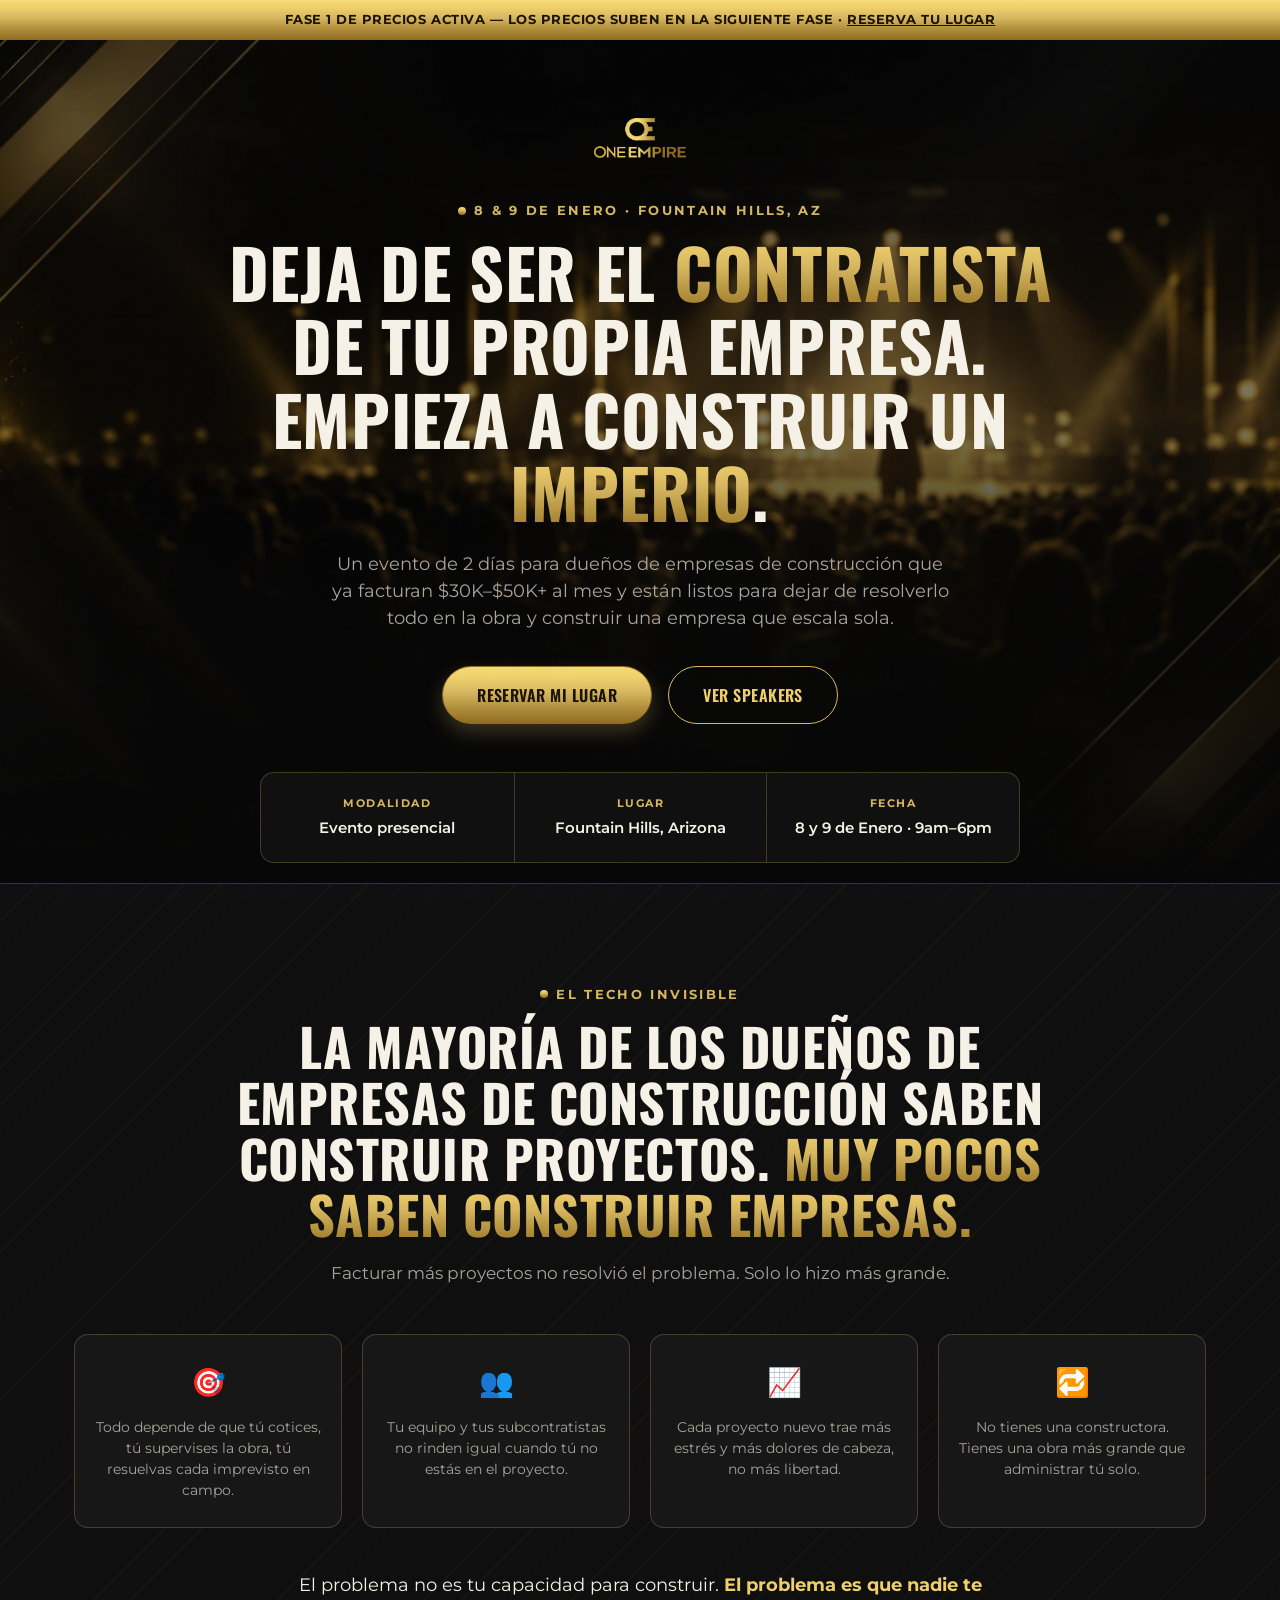
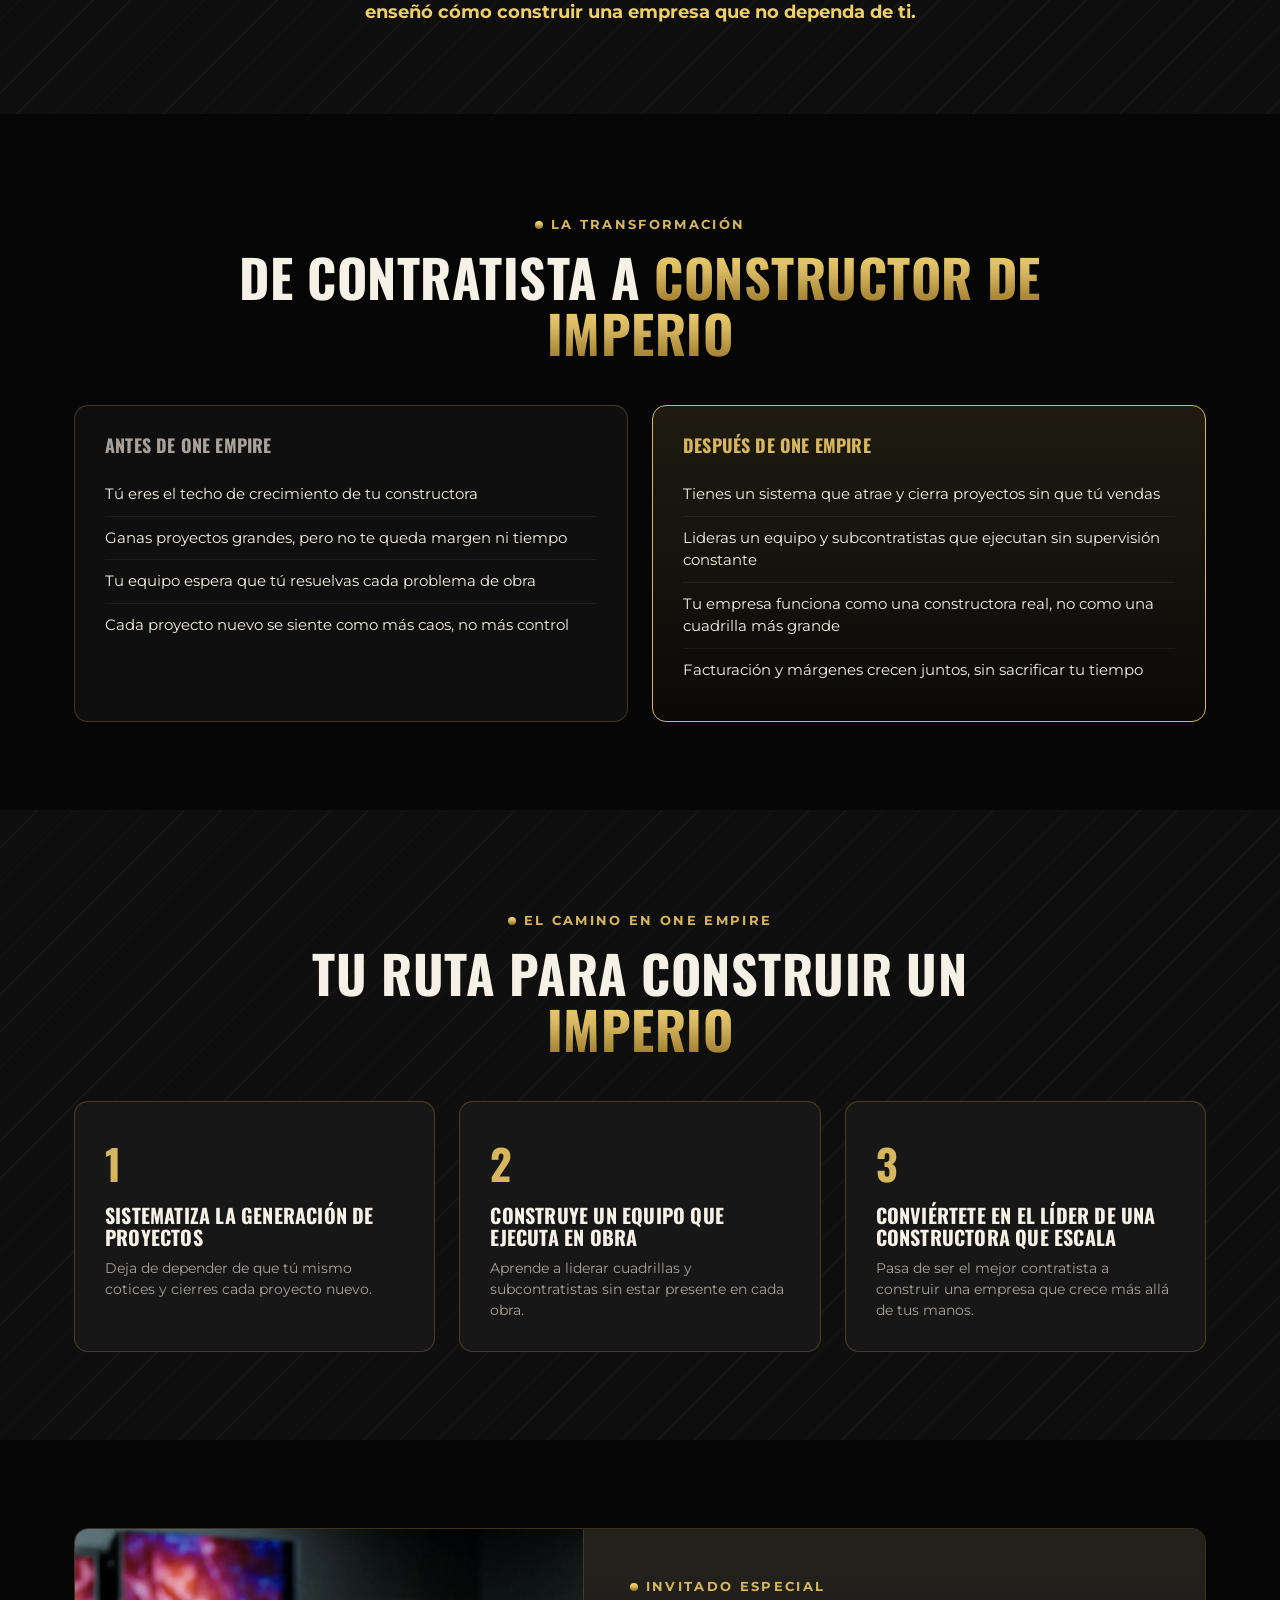
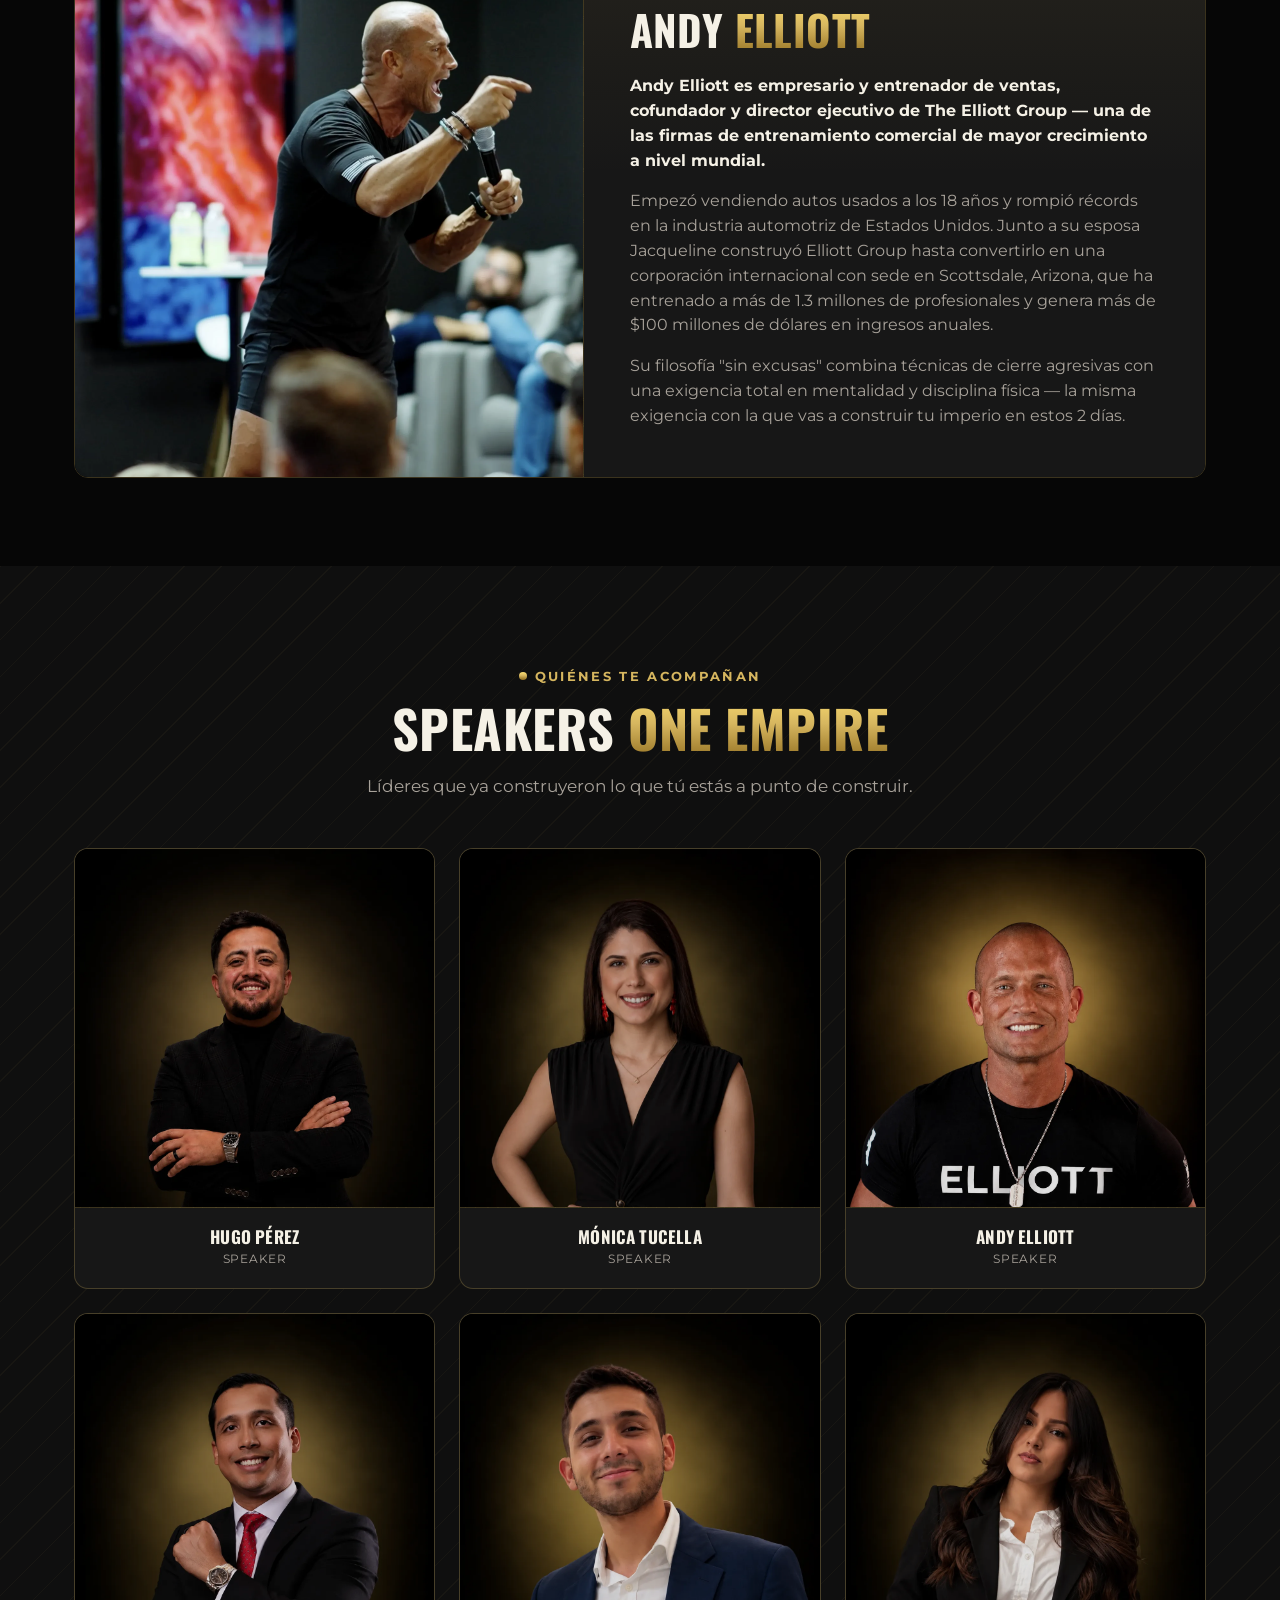
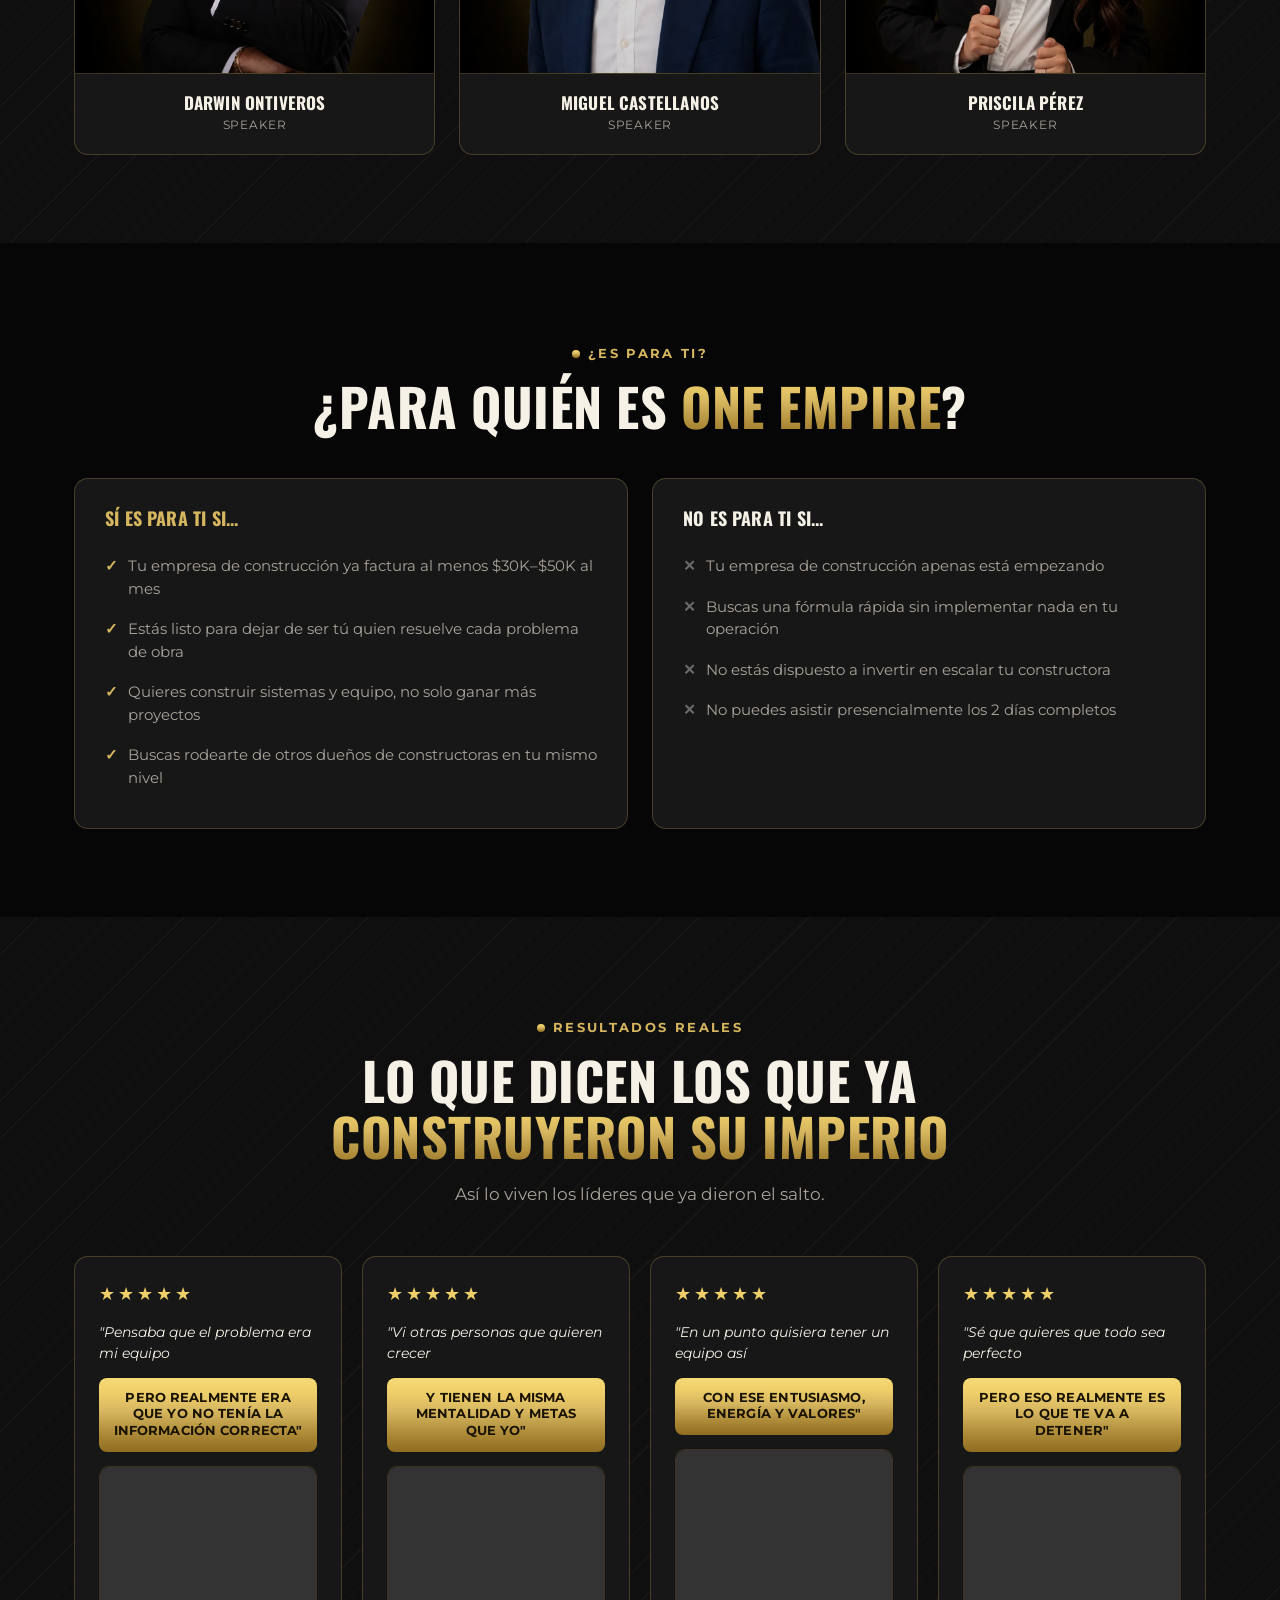
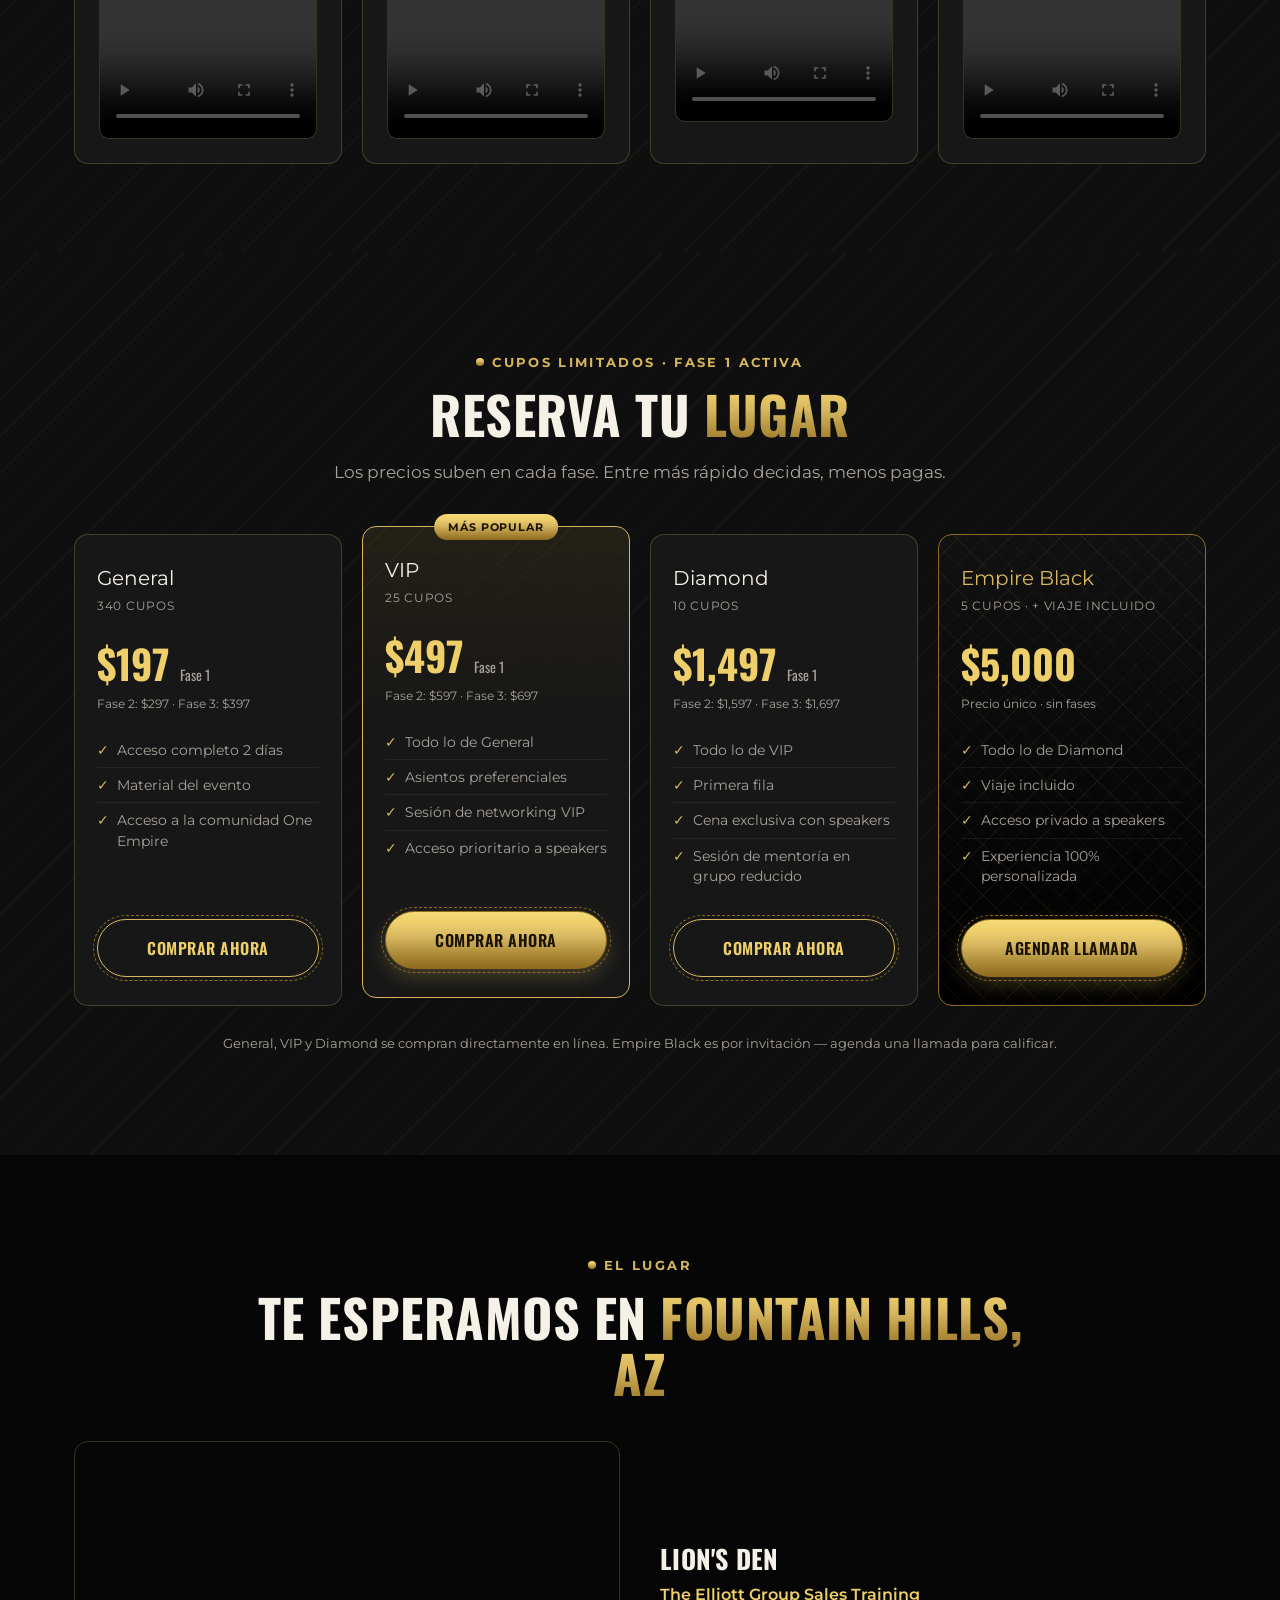
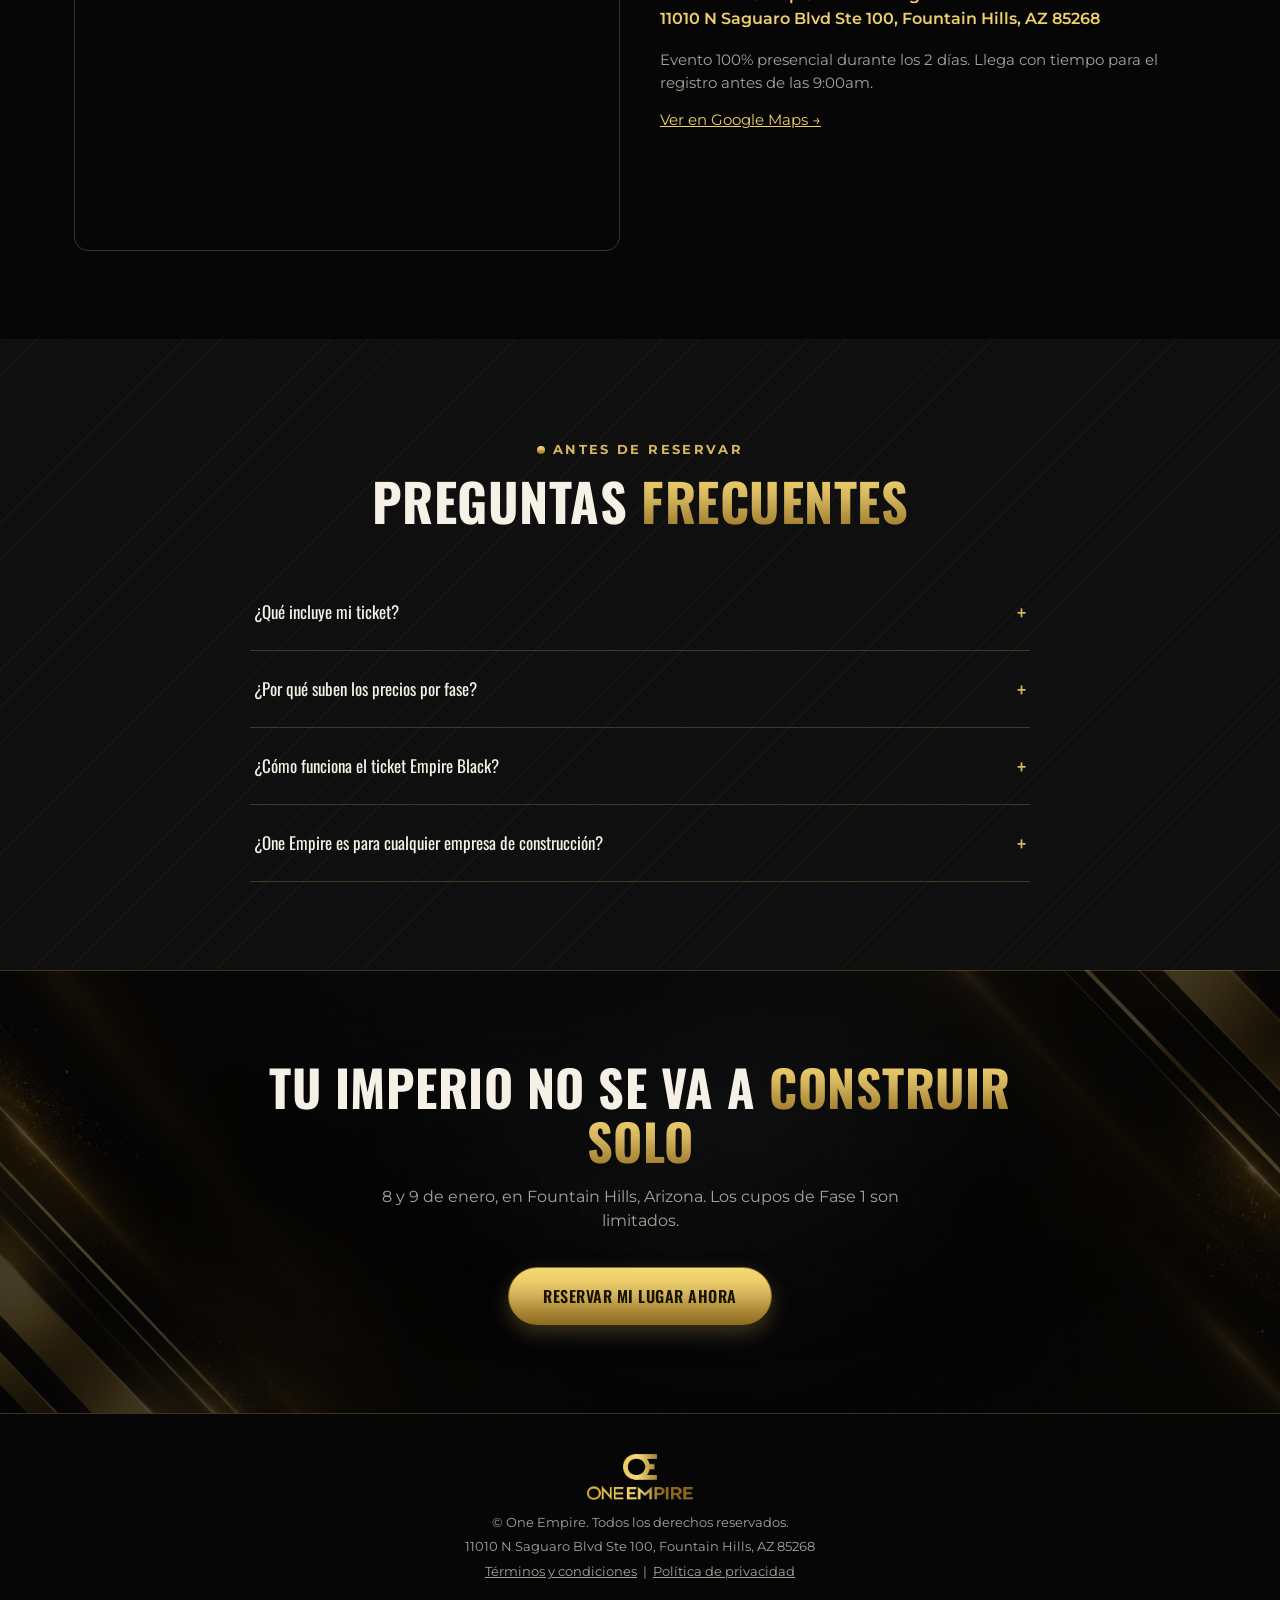
==== one-empire/one-empire-ghl.html @ 81ea473a "Remove ticket transfer question from FAQ section" ====
<!doctype html>
<html lang="es">
<head>
<meta charset="utf-8">
<title>One Empire | 8-9 de Enero, Fountain Hills AZ</title>
<meta name="description" content="One Empire: el evento para dueños de empresas de construcción que ya facturan y están listos para construir un imperio. 8 y 9 de enero en Fountain Hills, Arizona.">
<meta name="viewport" content="width=device-width, initial-scale=1">
<link rel="preconnect" href="https://fonts.googleapis.com">
<link rel="preconnect" href="https://fonts.gstatic.com" crossorigin>
<link href="https://fonts.googleapis.com/css2?family=Oswald:wght@500;600;700&family=Montserrat:wght@400;500;600;700&display=swap" rel="stylesheet">
<style>
/* ==========================================================================
   ONE EMPIRE — Landing page styles
   Identidad: negro + dorado
   ========================================================================== */

:root {
  /* Dorado tomado directamente del logo One Empire (muestreado del archivo) */
  --black: #060606;
  --black-2: #0f0f0f;
  --black-3: #171717;
  --gold-lightest: #f5da75;
  --gold-light: #eecf6a;
  --gold: #d6b65f;
  --gold-mid: #ad8b39;
  --gold-dark: #8f6c1f;
  --white: #f5f1e6;
  --gray: #a8a29a;
  --border: rgba(214, 182, 95, 0.25);
  --radius: 14px;
  --max-width: 1180px;
  --gold-gradient: linear-gradient(180deg, #f5da75 0%, #eecf6a 20%, #d6b65f 45%, #ad8b39 75%, #8f6c1f 100%);
}

* {
  box-sizing: border-box;
}

html {
  scroll-behavior: smooth;
}

body {
  margin: 0;
  background: var(--black);
  color: var(--white);
  font-family: "Montserrat", "Segoe UI", Arial, sans-serif;
  line-height: 1.5;
  -webkit-font-smoothing: antialiased;
}

/* Grano/textura fotográfica sutil sobre toda la página */
body::before {
  content: "";
  position: fixed;
  inset: 0;
  z-index: 2;
  pointer-events: none;
  opacity: 0.05;
  mix-blend-mode: overlay;
  background-image: url("data:image/svg+xml,%3Csvg xmlns='http://www.w3.org/2000/svg' width='180' height='180'%3E%3Cfilter id='n'%3E%3CfeTurbulence type='fractalNoise' baseFrequency='0.85' numOctaves='3' stitchTiles='stitch'/%3E%3C/filter%3E%3Crect width='100%25' height='100%25' filter='url(%23n)'/%3E%3C/svg%3E");
  background-size: 180px 180px;
}

/* Textura de líneas diagonales finas, para secciones con fondo oscuro alterno */
.texture-lines {
  background-image:
    repeating-linear-gradient(135deg, rgba(214, 182, 95, 0.045) 0px, rgba(214, 182, 95, 0.045) 1px, transparent 1px, transparent 26px);
}

/* Patrón tipo rombo/faceta dorada, para superficies "premium" (ej. tarjeta Empire Black) */
.texture-facets {
  background-image:
    repeating-linear-gradient(45deg, rgba(214, 182, 95, 0.06) 0 1px, transparent 1px 18px),
    repeating-linear-gradient(-45deg, rgba(214, 182, 95, 0.06) 0 1px, transparent 1px 18px);
}

img {
  max-width: 100%;
  display: block;
}

a {
  color: inherit;
}

.wrap {
  max-width: var(--max-width);
  margin: 0 auto;
  padding: 0 24px;
}

section {
  padding: 88px 0;
  position: relative;
  scroll-margin-top: var(--sticky-height, 42px);
}

h1, h2, h3, h4 {
  font-family: "Oswald", "Montserrat", Arial, sans-serif;
  text-transform: uppercase;
  letter-spacing: 0.01em;
  line-height: 1.08;
  margin: 0 0 18px;
}

.eyebrow {
  display: inline-flex;
  align-items: center;
  gap: 8px;
  font-size: 13px;
  font-weight: 700;
  letter-spacing: 0.18em;
  text-transform: uppercase;
  color: var(--gold);
  margin-bottom: 14px;
}

.eyebrow::before {
  content: "";
  width: 8px;
  height: 8px;
  border-radius: 50%;
  background: var(--gold-gradient);
}

.gold {
  background: var(--gold-gradient);
  -webkit-background-clip: text;
  background-clip: text;
  color: transparent;
}

.section-title {
  font-size: clamp(30px, 4.2vw, 52px);
  text-align: center;
  max-width: 820px;
  margin-left: auto;
  margin-right: auto;
}

.section-sub {
  text-align: center;
  color: var(--gray);
  max-width: 640px;
  margin: 0 auto 48px;
  font-size: 17px;
}

/* ---------- Buttons ---------- */
.btn {
  display: inline-flex;
  align-items: center;
  justify-content: center;
  gap: 10px;
  padding: 16px 34px;
  border-radius: 999px;
  font-family: "Oswald", Arial, sans-serif;
  font-weight: 600;
  font-size: 16px;
  letter-spacing: 0.03em;
  text-transform: uppercase;
  text-decoration: none;
  border: 1px solid transparent;
  cursor: pointer;
  transition: transform 0.15s ease, box-shadow 0.15s ease;
}

.btn-gold {
  background: var(--gold-gradient);
  color: #1a1300;
  border-color: #8f6c1f;
  box-shadow: 0 8px 20px rgba(214, 182, 95, 0.25);
}

.btn-gold:hover {
  transform: translateY(-2px);
  box-shadow: 0 14px 28px rgba(214, 182, 95, 0.35);
}

.btn-outline {
  background: transparent;
  color: var(--gold-light);
  border-color: var(--gold);
}

.btn-outline:hover {
  background: rgba(214, 182, 95, 0.08);
}

.btn-block {
  width: 100%;
}

/* ---------- Sticky urgency bar ---------- */
.sticky-bar {
  position: fixed;
  top: 0;
  left: 0;
  right: 0;
  z-index: 999;
  background: var(--gold-gradient);
  color: #1a1300;
  font-weight: 700;
  font-size: 13px;
  letter-spacing: 0.04em;
  text-align: center;
  padding: 10px 16px;
}

.sticky-bar a {
  text-decoration: underline;
}

body {
  padding-top: var(--sticky-height, 42px);
}

/* ---------- Header / Hero ---------- */
.hero {
  padding-top: 56px;
  position: relative;
  overflow: hidden;
  background:
    linear-gradient(180deg, rgba(6, 6, 6, 0.6) 0%, rgba(6, 6, 6, 0.55) 45%, var(--black) 100%),
    url("[data-uri]") center 35% / cover no-repeat;
  border-bottom: 1px solid var(--border);
}

.logo,
.hero-content {
  position: relative;
  z-index: 1;
}

.logo {
  text-align: center;
  padding: 22px 0 0;
}

.logo-img {
  height: 40px;
  width: auto;
  margin: 0 auto;
}

footer .logo-img {
  height: 46px;
}

.hero-content {
  text-align: center;
  padding: 40px 0 20px;
}

.hero-content h1 {
  font-size: clamp(36px, 6vw, 68px);
  max-width: 900px;
  margin: 0 auto 22px;
}

.hero-content p.lead {
  max-width: 620px;
  margin: 0 auto 34px;
  color: var(--gray);
  font-size: 18px;
}

.hero-ctas {
  display: flex;
  justify-content: center;
  gap: 16px;
  flex-wrap: wrap;
  margin-bottom: 48px;
}

/* quick facts bar */
.facts {
  display: grid;
  grid-template-columns: repeat(3, 1fr);
  max-width: 760px;
  margin: 0 auto;
  border: 1px solid var(--border);
  border-radius: var(--radius);
  overflow: hidden;
  background: var(--black-2);
}

.facts > div {
  padding: 22px 16px;
  text-align: center;
  border-left: 1px solid var(--border);
}

.facts > div:first-child {
  border-left: none;
}

.facts .fact-label {
  font-size: 11px;
  letter-spacing: 0.14em;
  text-transform: uppercase;
  color: var(--gold);
  font-weight: 700;
  margin-bottom: 6px;
}

.facts .fact-value {
  font-weight: 600;
  font-size: 15px;
}

/* ---------- Pain / problem ---------- */
.pain {
  background-color: var(--black-2);
  background-image: repeating-linear-gradient(135deg, rgba(214, 182, 95, 0.045) 0px, rgba(214, 182, 95, 0.045) 1px, transparent 1px, transparent 26px);
}

.pain-grid {
  display: grid;
  grid-template-columns: repeat(4, 1fr);
  gap: 20px;
  margin-top: 44px;
}

.pain-card {
  background: var(--black-3);
  border: 1px solid var(--border);
  border-radius: var(--radius);
  padding: 26px 20px;
  text-align: center;
}

.pain-card .icon {
  font-size: 28px;
  margin-bottom: 14px;
}

.pain-card p {
  font-size: 14px;
  color: var(--gray);
  margin: 0;
}

.pain-closer {
  text-align: center;
  max-width: 720px;
  margin: 44px auto 0;
  font-size: 18px;
}

.pain-closer strong {
  color: var(--gold-light);
}

/* ---------- Before / after ---------- */
.compare {
  display: grid;
  grid-template-columns: 1fr 1fr;
  gap: 24px;
  margin-top: 44px;
}

.compare-card {
  border-radius: var(--radius);
  padding: 30px;
  border: 1px solid var(--border);
}

.compare-card.before {
  background: var(--black-2);
}

.compare-card.after {
  background: linear-gradient(180deg, rgba(214, 182, 95, 0.12), rgba(214, 182, 95, 0.02));
  border-color: var(--gold);
}

.compare-card h4 {
  font-size: 18px;
  margin-bottom: 18px;
}

.compare-card.before h4 {
  color: var(--gray);
}

.compare-card.after h4 {
  color: var(--gold);
}

.compare-card ul {
  list-style: none;
  margin: 0;
  padding: 0;
}

.compare-card li {
  padding: 10px 0;
  border-top: 1px solid rgba(255, 255, 255, 0.06);
  font-size: 15px;
  display: flex;
  gap: 10px;
}

.compare-card li:first-child {
  border-top: none;
}

/* ---------- Process (3 steps) ---------- */
.process-grid {
  display: grid;
  grid-template-columns: repeat(3, 1fr);
  gap: 24px;
  margin-top: 44px;
}

.process-card {
  background: var(--black-3);
  border: 1px solid var(--border);
  border-radius: var(--radius);
  padding: 30px;
}

.process-card .num {
  font-family: "Oswald", Arial, sans-serif;
  font-size: 42px;
  font-weight: 700;
  color: var(--gold);
  margin-bottom: 10px;
}

.process-card h3 {
  font-size: 20px;
  margin-bottom: 10px;
}

.process-card p {
  color: var(--gray);
  font-size: 14px;
  margin: 0;
}

/* ---------- Speakers ---------- */
.speakers {
  background-color: var(--black-2);
  background-image: repeating-linear-gradient(135deg, rgba(214, 182, 95, 0.045) 0px, rgba(214, 182, 95, 0.045) 1px, transparent 1px, transparent 26px);
}

.speakers-grid {
  display: grid;
  grid-template-columns: repeat(3, 1fr);
  gap: 24px;
  margin-top: 44px;
}

.speaker-card {
  background: var(--black-3);
  border: 1px solid var(--border);
  border-radius: var(--radius);
  overflow: hidden;
  text-align: center;
}

.speaker-photo {
  aspect-ratio: 1 / 1;
  position: relative;
  overflow: hidden;
  background:
    radial-gradient(circle at 50% 30%, rgba(214, 182, 95, 0.25), transparent 60%),
    repeating-linear-gradient(45deg, rgba(214, 182, 95, 0.05) 0 1px, transparent 1px 16px),
    repeating-linear-gradient(-45deg, rgba(214, 182, 95, 0.05) 0 1px, transparent 1px 16px),
    var(--black);
  display: flex;
  align-items: center;
  justify-content: center;
  color: var(--gold-dark);
  font-size: 13px;
  letter-spacing: 0.06em;
  text-transform: uppercase;
  border-bottom: 1px solid var(--border);
}

.speaker-photo-img {
  width: 100%;
  height: 100%;
  object-fit: cover;
  object-position: top center;
  filter: brightness(0.88) saturate(0.92);
}

.speaker-card h4 {
  font-size: 17px;
  margin: 20px 0 4px;
}

.speaker-card .role {
  font-size: 12px;
  color: var(--gray);
  text-transform: uppercase;
  letter-spacing: 0.06em;
  padding-bottom: 20px;
  display: block;
}

/* ---------- Guest spotlight (invitado especial) ---------- */
.guest-card {
  display: grid;
  grid-template-columns: 0.9fr 1.1fr;
  border: 1px solid var(--border);
  border-radius: var(--radius);
  overflow: hidden;
}

.guest-photo {
  position: relative;
  min-height: 460px;
  display: flex;
  align-items: center;
  justify-content: center;
  color: var(--gold-dark);
  font-size: 13px;
  letter-spacing: 0.06em;
  text-transform: uppercase;
  border-right: 1px solid var(--border);
  background:
    radial-gradient(circle at 50% 20%, rgba(214, 182, 95, 0.28), transparent 60%),
    repeating-linear-gradient(45deg, rgba(214, 182, 95, 0.06) 0 1px, transparent 1px 18px),
    repeating-linear-gradient(-45deg, rgba(214, 182, 95, 0.06) 0 1px, transparent 1px 18px),
    var(--black);
}

.guest-photo-img {
  width: 100%;
  height: 100%;
  object-fit: cover;
  object-position: top center;
  position: absolute;
  inset: 0;
}

.guest-bio {
  padding: 48px 46px;
  display: flex;
  flex-direction: column;
  justify-content: center;
  background: linear-gradient(180deg, rgba(214, 182, 95, 0.07), transparent 45%), var(--black-3);
}

.guest-bio .eyebrow {
  margin-bottom: 10px;
}

.guest-bio h2 {
  text-align: left;
  margin: 0 0 22px;
  font-size: clamp(28px, 3.6vw, 42px);
}

.guest-bio p {
  color: var(--gray);
  font-size: 15.5px;
  line-height: 1.6;
  margin: 0 0 16px;
}

.guest-bio p:last-child {
  margin-bottom: 0;
}

.guest-bio p strong {
  color: var(--white);
}

@media (max-width: 900px) {
  .guest-card {
    grid-template-columns: 1fr;
  }

  .guest-photo {
    min-height: 280px;
    border-right: none;
    border-bottom: 1px solid var(--border);
  }

  .guest-bio {
    padding: 36px 28px;
  }
}

/* ---------- Who it's for ---------- */
.audience-grid {
  display: grid;
  grid-template-columns: 1fr 1fr;
  gap: 24px;
  margin-top: 44px;
}

.audience-card {
  border-radius: var(--radius);
  padding: 30px;
  border: 1px solid var(--border);
  background: var(--black-3);
}

.audience-card h4 {
  font-size: 18px;
  margin-bottom: 18px;
}

.audience-card.yes h4 {
  color: var(--gold);
}

.audience-card ul {
  list-style: none;
  margin: 0;
  padding: 0;
}

.audience-card li {
  padding: 9px 0;
  font-size: 15px;
  display: flex;
  gap: 10px;
  color: var(--gray);
}

.audience-card.yes li::before {
  content: "✓";
  color: var(--gold);
  font-weight: 700;
}

.audience-card.no li::before {
  content: "✕";
  color: #6b6b6b;
  font-weight: 700;
}

/* ---------- Testimonios ---------- */
.testimonial-grid {
  display: grid;
  grid-template-columns: repeat(4, 1fr);
  gap: 20px;
  margin-top: 44px;
  align-items: stretch;
}

.testimonial-card {
  background: var(--black-3);
  border: 1px solid var(--border);
  border-radius: var(--radius);
  padding: 24px;
  display: flex;
  flex-direction: column;
  gap: 14px;
}

.testimonial-stars {
  color: var(--gold-light);
  font-size: 18px;
  letter-spacing: 3px;
}

.testimonial-quote {
  font-size: 14px;
  color: var(--white);
  font-style: italic;
  margin: 0;
}

.testimonial-highlight {
  background: var(--gold-gradient);
  color: #1a1300;
  font-weight: 700;
  font-size: 12.5px;
  text-transform: uppercase;
  letter-spacing: 0.01em;
  padding: 12px 14px;
  border-radius: 8px;
  text-align: center;
  line-height: 1.35;
  margin: 0;
}

.testimonial-video {
  position: relative;
  aspect-ratio: 4 / 5;
  border-radius: 10px;
  overflow: hidden;
  background: var(--black);
  border: 1px solid var(--border);
}

.testimonial-video video {
  width: 100%;
  height: 100%;
  object-fit: cover;
  display: block;
}

.testimonial-name {
  font-size: 12.5px;
  color: var(--gray);
  text-align: center;
  margin: 0;
}

/* ---------- Pricing ---------- */
.pricing {
  background-color: var(--black-2);
  background-image: repeating-linear-gradient(135deg, rgba(214, 182, 95, 0.045) 0px, rgba(214, 182, 95, 0.045) 1px, transparent 1px, transparent 26px);
}

.pricing-grid {
  display: grid;
  grid-template-columns: repeat(4, 1fr);
  gap: 20px;
  margin-top: 44px;
  align-items: stretch;
}

.tier-card {
  background: var(--black-3);
  border: 1px solid var(--border);
  border-radius: var(--radius);
  padding: 28px 22px;
  display: flex;
  flex-direction: column;
  position: relative;
}

.tier-card.featured {
  border-color: var(--gold);
  background: linear-gradient(180deg, rgba(214, 182, 95, 0.1), var(--black-3) 40%);
  transform: translateY(-8px);
}

.tier-card .badge {
  position: absolute;
  top: -13px;
  left: 50%;
  transform: translateX(-50%);
  background: var(--gold-gradient);
  color: #1a1300;
  font-size: 11px;
  font-weight: 700;
  letter-spacing: 0.08em;
  text-transform: uppercase;
  padding: 5px 14px;
  border-radius: 999px;
}

.tier-name {
  font-size: 20px;
  margin-bottom: 4px;
}

.tier-seats {
  font-size: 12px;
  color: var(--gray);
  text-transform: uppercase;
  letter-spacing: 0.06em;
  margin-bottom: 18px;
}

.tier-price {
  font-family: "Oswald", Arial, sans-serif;
  font-size: 40px;
  font-weight: 700;
  color: var(--gold-light);
  margin-bottom: 2px;
}

.tier-price small {
  font-size: 14px;
  color: var(--gray);
  font-weight: 400;
}

.tier-phases {
  font-size: 12px;
  color: var(--gray);
  margin-bottom: 20px;
}

.tier-features {
  list-style: none;
  margin: 0 0 26px;
  padding: 0;
  flex: 1;
}

.tier-features li {
  font-size: 13.5px;
  padding: 7px 0;
  border-top: 1px solid rgba(255, 255, 255, 0.06);
  display: flex;
  gap: 8px;
  color: var(--gray);
}

.tier-features li:first-child {
  border-top: none;
}

.tier-features li::before {
  content: "✓";
  color: var(--gold);
  flex-shrink: 0;
}

.tier-card.black-tier {
  background-image:
    repeating-linear-gradient(45deg, rgba(214, 182, 95, 0.06) 0 1px, transparent 1px 18px),
    repeating-linear-gradient(-45deg, rgba(214, 182, 95, 0.06) 0 1px, transparent 1px 18px),
    linear-gradient(180deg, #111 0%, #000 100%);
  border-color: var(--gold-dark);
}

.tier-card.black-tier .tier-name {
  color: var(--gold);
}

.pricing-note {
  text-align: center;
  color: var(--gray);
  font-size: 13px;
  margin-top: 28px;
}

/* ---------- Venue ---------- */
.venue-grid {
  display: grid;
  grid-template-columns: 1fr 1fr;
  gap: 40px;
  align-items: center;
  margin-top: 40px;
}

.venue-map {
  aspect-ratio: 4 / 3;
  border-radius: var(--radius);
  overflow: hidden;
  border: 1px solid var(--border);
}

.venue-map iframe {
  width: 100%;
  height: 100%;
  border: 0;
}

.venue-info h3 {
  font-size: 26px;
  margin-bottom: 10px;
}

.venue-info .address {
  color: var(--gold-light);
  font-weight: 600;
  margin-bottom: 18px;
}

.venue-info p {
  color: var(--gray);
  font-size: 15px;
}

/* ---------- FAQ ---------- */
.faq-list {
  max-width: 780px;
  margin: 44px auto 0;
}

.faq-item {
  border-bottom: 1px solid var(--border);
}

.faq-question {
  width: 100%;
  background: none;
  border: none;
  color: var(--white);
  text-align: left;
  font-family: "Oswald", Arial, sans-serif;
  font-size: 17px;
  padding: 22px 4px;
  cursor: pointer;
  display: flex;
  justify-content: space-between;
  align-items: center;
  gap: 20px;
}

.faq-question .plus {
  color: var(--gold);
  font-size: 22px;
  flex-shrink: 0;
  transition: transform 0.2s ease;
}

.faq-item.open .plus {
  transform: rotate(45deg);
}

.faq-answer {
  max-height: 0;
  overflow: hidden;
  transition: max-height 0.25s ease;
}

.faq-answer p {
  color: var(--gray);
  font-size: 14.5px;
  padding: 0 4px 22px;
  margin: 0;
}

/* ---------- Final CTA ---------- */
.final-cta {
  text-align: center;
  position: relative;
  overflow: hidden;
  background:
    radial-gradient(ellipse 70% 60% at 50% 50%, rgba(6, 6, 6, 0.3), rgba(6, 6, 6, 0.75) 75%),
    url("[data-uri]") center / cover no-repeat;
  border-top: 1px solid var(--border);
}

.final-cta .wrap {
  position: relative;
  z-index: 1;
}

.final-cta h2 {
  font-size: clamp(30px, 5vw, 50px);
  max-width: 760px;
  margin: 0 auto 18px;
}

.final-cta p {
  color: var(--gray);
  max-width: 560px;
  margin: 0 auto 34px;
}

/* ---------- Footer ---------- */
footer {
  padding: 40px 0;
  border-top: 1px solid var(--border);
  text-align: center;
}

footer .logo {
  padding-top: 0;
  margin-bottom: 14px;
}

footer p {
  color: var(--gray);
  font-size: 12.5px;
  margin: 6px 0;
}

footer a {
  text-decoration: underline;
}

/* ---------- Placeholder notice ---------- */
.todo {
  outline: 1px dashed var(--gold-dark);
  outline-offset: 3px;
}

/* ---------- Responsive ---------- */
@media (max-width: 900px) {
  .pain-grid,
  .pricing-grid,
  .speakers-grid,
  .testimonial-grid {
    grid-template-columns: repeat(2, 1fr);
  }

  .compare,
  .process-grid,
  .audience-grid,
  .venue-grid {
    grid-template-columns: 1fr;
  }

  .tier-card.featured {
    transform: none;
  }

  .facts {
    grid-template-columns: 1fr;
  }

  .facts > div {
    border-left: none;
    border-top: 1px solid var(--border);
  }

  .facts > div:first-child {
    border-top: none;
  }
}

@media (max-width: 600px) {
  section {
    padding: 60px 0;
  }

  .pain-grid,
  .pricing-grid,
  .speakers-grid,
  .testimonial-grid {
    grid-template-columns: 1fr;
  }

  .hero-ctas {
    flex-direction: column;
    align-items: stretch;
  }

  .hero-ctas .btn {
    width: 100%;
  }
}

</style>
</head>
<body>

<!-- Barra de urgencia -->
<div class="sticky-bar">
  FASE 1 DE PRECIOS ACTIVA — LOS PRECIOS SUBEN EN LA SIGUIENTE FASE · <a href="#pricing">RESERVA TU LUGAR</a>
</div>

<!-- ========================= HERO ========================= -->
<header class="hero">
  <div class="logo"><img src="[data-uri]" alt="One Empire" class="logo-img"></div>
  <div class="wrap hero-content">
    <span class="eyebrow">8 &amp; 9 de Enero · Fountain Hills, AZ</span>
    <h1>DEJA DE SER EL <span class="gold">CONTRATISTA</span> DE TU PROPIA EMPRESA.<br>EMPIEZA A CONSTRUIR UN <span class="gold">IMPERIO</span>.</h1>
    <p class="lead">
      Un evento de 2 días para dueños de empresas de construcción que ya facturan $30K&ndash;$50K+ al mes y están
      listos para dejar de resolverlo todo en la obra y construir una empresa que escala sola.
    </p>
    <div class="hero-ctas">
      <a href="#pricing" class="btn btn-gold">Reservar mi lugar</a>
      <a href="#speakers" class="btn btn-outline">Ver speakers</a>
    </div>

    <div class="facts">
      <div>
        <div class="fact-label">Modalidad</div>
        <div class="fact-value">Evento presencial</div>
      </div>
      <div>
        <div class="fact-label">Lugar</div>
        <div class="fact-value">Fountain Hills, Arizona</div>
      </div>
      <div>
        <div class="fact-label">Fecha</div>
        <div class="fact-value">8 y 9 de Enero · 9am–6pm</div>
      </div>
    </div>
  </div>
</header>

<!-- ========================= PAIN ========================= -->
<section class="pain">
  <div class="wrap">
    <p class="eyebrow" style="justify-content:center;display:flex;">El techo invisible</p>
    <h2 class="section-title">LA MAYORÍA DE LOS DUEÑOS DE EMPRESAS DE CONSTRUCCIÓN SABEN CONSTRUIR PROYECTOS. <span class="gold">MUY POCOS SABEN CONSTRUIR EMPRESAS.</span></h2>
    <p class="section-sub">Facturar más proyectos no resolvió el problema. Solo lo hizo más grande.</p>

    <div class="pain-grid">
      <div class="pain-card">
        <div class="icon">🎯</div>
        <p>Todo depende de que tú cotices, tú supervises la obra, tú resuelvas cada imprevisto en campo.</p>
      </div>
      <div class="pain-card">
        <div class="icon">👥</div>
        <p>Tu equipo y tus subcontratistas no rinden igual cuando tú no estás en el proyecto.</p>
      </div>
      <div class="pain-card">
        <div class="icon">📈</div>
        <p>Cada proyecto nuevo trae más estrés y más dolores de cabeza, no más libertad.</p>
      </div>
      <div class="pain-card">
        <div class="icon">🔁</div>
        <p>No tienes una constructora. Tienes una obra más grande que administrar tú solo.</p>
      </div>
    </div>

    <p class="pain-closer">
      El problema no es tu capacidad para construir. <strong>El problema es que nadie te enseñó cómo construir una empresa que no dependa de ti.</strong>
    </p>
  </div>
</section>

<!-- ========================= BEFORE / AFTER ========================= -->
<section id="antes-despues">
  <div class="wrap">
    <p class="eyebrow" style="justify-content:center;display:flex;">La transformación</p>
    <h2 class="section-title">DE CONTRATISTA A <span class="gold">CONSTRUCTOR DE IMPERIO</span></h2>

    <div class="compare">
      <div class="compare-card before">
        <h4>Antes de One Empire</h4>
        <ul>
          <li>Tú eres el techo de crecimiento de tu constructora</li>
          <li>Ganas proyectos grandes, pero no te queda margen ni tiempo</li>
          <li>Tu equipo espera que tú resuelvas cada problema de obra</li>
          <li>Cada proyecto nuevo se siente como más caos, no más control</li>
        </ul>
      </div>
      <div class="compare-card after">
        <h4>Después de One Empire</h4>
        <ul>
          <li>Tienes un sistema que atrae y cierra proyectos sin que tú vendas</li>
          <li>Lideras un equipo y subcontratistas que ejecutan sin supervisión constante</li>
          <li>Tu empresa funciona como una constructora real, no como una cuadrilla más grande</li>
          <li>Facturación y márgenes crecen juntos, sin sacrificar tu tiempo</li>
        </ul>
      </div>
    </div>
  </div>
</section>

<!-- ========================= 3 PASOS ========================= -->
<section class="pain">
  <div class="wrap">
    <p class="eyebrow" style="justify-content:center;display:flex;">El camino en One Empire</p>
    <h2 class="section-title">TU RUTA PARA CONSTRUIR UN <span class="gold">IMPERIO</span></h2>

    <div class="process-grid">
      <div class="process-card">
        <div class="num">1</div>
        <h3>Sistematiza la generación de proyectos</h3>
        <p>Deja de depender de que tú mismo cotices y cierres cada proyecto nuevo.</p>
      </div>
      <div class="process-card">
        <div class="num">2</div>
        <h3>Construye un equipo que ejecuta en obra</h3>
        <p>Aprende a liderar cuadrillas y subcontratistas sin estar presente en cada obra.</p>
      </div>
      <div class="process-card">
        <div class="num">3</div>
        <h3>Conviértete en el líder de una constructora que escala</h3>
        <p>Pasa de ser el mejor contratista a construir una empresa que crece más allá de tus manos.</p>
      </div>
    </div>
  </div>
</section>

<!-- ========================= INVITADO ESPECIAL ========================= -->
<section class="guest-spotlight" id="andy-elliott">
  <div class="wrap">
    <div class="guest-card">
      <div class="guest-photo">
        <img src="[data-uri]" alt="Andy Elliott hablando en el escenario" class="guest-photo-img">
      </div>
      <div class="guest-bio">
        <span class="eyebrow">Invitado especial</span>
        <h2>ANDY <span class="gold">ELLIOTT</span></h2>
        <p><strong>Andy Elliott es empresario y entrenador de ventas, cofundador y director ejecutivo de The Elliott Group — una de las firmas de entrenamiento comercial de mayor crecimiento a nivel mundial.</strong></p>
        <p>Empezó vendiendo autos usados a los 18 años y rompió récords en la industria automotriz de Estados Unidos. Junto a su esposa Jacqueline construyó Elliott Group hasta convertirlo en una corporación internacional con sede en Scottsdale, Arizona, que ha entrenado a más de 1.3 millones de profesionales y genera más de $100 millones de dólares en ingresos anuales.</p>
        <p>Su filosofía "sin excusas" combina técnicas de cierre agresivas con una exigencia total en mentalidad y disciplina física — la misma exigencia con la que vas a construir tu imperio en estos 2 días.</p>
      </div>
    </div>
  </div>
</section>

<!-- ========================= SPEAKERS ========================= -->
<section class="speakers" id="speakers">
  <div class="wrap">
    <p class="eyebrow" style="justify-content:center;display:flex;">Quiénes te acompañan</p>
    <h2 class="section-title">SPEAKERS <span class="gold">ONE EMPIRE</span></h2>
    <p class="section-sub">Líderes que ya construyeron lo que tú estás a punto de construir.</p>

    <div class="speakers-grid">
      <div class="speaker-card">
        <div class="speaker-photo"><img src="[data-uri]" alt="Hugo Pérez" class="speaker-photo-img"></div>
        <h4>Hugo Pérez</h4>
        <span class="role">Speaker</span>
      </div>
      <div class="speaker-card">
        <div class="speaker-photo"><img src="[data-uri]" alt="Mónica Tucella" class="speaker-photo-img"></div>
        <h4>Mónica Tucella</h4>
        <span class="role">Speaker</span>
      </div>
      <div class="speaker-card">
        <div class="speaker-photo"><img src="[data-uri]" alt="Andy Elliott" class="speaker-photo-img"></div>
        <h4>Andy Elliott</h4>
        <span class="role">Speaker</span>
      </div>
      <div class="speaker-card">
        <div class="speaker-photo"><img src="[data-uri]" alt="Darwin Ontiveros" class="speaker-photo-img"></div>
        <h4>Darwin Ontiveros</h4>
        <span class="role">Speaker</span>
      </div>
      <div class="speaker-card">
        <div class="speaker-photo"><img src="[data-uri]" alt="Miguel Castellanos" class="speaker-photo-img"></div>
        <h4>Miguel Castellanos</h4>
        <span class="role">Speaker</span>
      </div>
      <div class="speaker-card">
        <div class="speaker-photo"><img src="[data-uri]" alt="Priscila Pérez" class="speaker-photo-img"></div>
        <h4>Priscila Pérez</h4>
        <span class="role">Speaker</span>
      </div>
    </div>
  </div>
</section>

<!-- ========================= PARA QUIÉN ========================= -->
<section id="para-quien">
  <div class="wrap">
    <p class="eyebrow" style="justify-content:center;display:flex;">¿Es para ti?</p>
    <h2 class="section-title">¿PARA QUIÉN ES <span class="gold">ONE EMPIRE</span>?</h2>

    <div class="audience-grid">
      <div class="audience-card yes">
        <h4>Sí es para ti si...</h4>
        <ul>
          <li>Tu empresa de construcción ya factura al menos $30K–$50K al mes</li>
          <li>Estás listo para dejar de ser tú quien resuelve cada problema de obra</li>
          <li>Quieres construir sistemas y equipo, no solo ganar más proyectos</li>
          <li>Buscas rodearte de otros dueños de constructoras en tu mismo nivel</li>
        </ul>
      </div>
      <div class="audience-card no">
        <h4>No es para ti si...</h4>
        <ul>
          <li>Tu empresa de construcción apenas está empezando</li>
          <li>Buscas una fórmula rápida sin implementar nada en tu operación</li>
          <li>No estás dispuesto a invertir en escalar tu constructora</li>
          <li>No puedes asistir presencialmente los 2 días completos</li>
        </ul>
      </div>
    </div>
  </div>
</section>

<!-- ========================= TESTIMONIOS ========================= -->
<section class="pain" id="testimonios">
  <div class="wrap">
    <p class="eyebrow" style="justify-content:center;display:flex;">Resultados reales</p>
    <h2 class="section-title">LO QUE DICEN LOS QUE YA <span class="gold">CONSTRUYERON SU IMPERIO</span></h2>
    <p class="section-sub">Así lo viven los líderes que ya dieron el salto.</p>

    <div class="testimonial-grid">
      <div class="testimonial-card">
        <div class="testimonial-stars">★★★★★</div>
        <p class="testimonial-quote">"Pensaba que el problema era mi equipo</p>
        <p class="testimonial-highlight">Pero realmente era que yo no tenía la información correcta"</p>
        <div class="testimonial-video">
          <video controls preload="metadata" playsinline>
            <source src="https://assets.cdn.filesafe.space/4o5wwWKbFhOEOaerWTE6/media/6a3977727b00529580a1a5fd.mov" type="video/mp4">
          </video>
        </div>
      </div>

      <div class="testimonial-card">
        <div class="testimonial-stars">★★★★★</div>
        <p class="testimonial-quote">"Vi otras personas que quieren crecer</p>
        <p class="testimonial-highlight">Y tienen la misma mentalidad y metas que yo"</p>
        <div class="testimonial-video">
          <video controls preload="metadata" playsinline>
            <source src="https://assets.cdn.filesafe.space/4o5wwWKbFhOEOaerWTE6/media/6a39777294d484b9c6ad7c99.mov" type="video/mp4">
          </video>
        </div>
      </div>

      <div class="testimonial-card">
        <div class="testimonial-stars">★★★★★</div>
        <p class="testimonial-quote">"En un punto quisiera tener un equipo así</p>
        <p class="testimonial-highlight">Con ese entusiasmo, energía y valores"</p>
        <div class="testimonial-video">
          <video controls preload="metadata" playsinline>
            <source src="https://assets.cdn.filesafe.space/4o5wwWKbFhOEOaerWTE6/media/6a397772dfe62db453e90044.mov" type="video/mp4">
          </video>
        </div>
      </div>

      <div class="testimonial-card">
        <div class="testimonial-stars">★★★★★</div>
        <p class="testimonial-quote">"Sé que quieres que todo sea perfecto</p>
        <p class="testimonial-highlight">Pero eso realmente es lo que te va a detener"</p>
        <div class="testimonial-video">
          <video controls preload="metadata" playsinline>
            <source src="https://assets.cdn.filesafe.space/4o5wwWKbFhOEOaerWTE6/media/6a39777294d484b9c6ad7ca7.mov" type="video/mp4">
          </video>
        </div>
      </div>
    </div>
  </div>
</section>

<!-- ========================= PRICING ========================= -->
<section class="pricing" id="pricing">
  <div class="wrap">
    <p class="eyebrow" style="justify-content:center;display:flex;">Cupos limitados · Fase 1 activa</p>
    <h2 class="section-title">RESERVA TU <span class="gold">LUGAR</span></h2>
    <p class="section-sub">Los precios suben en cada fase. Entre más rápido decidas, menos pagas.</p>

    <div class="pricing-grid">

      <!-- GENERAL -->
      <div class="tier-card">
        <div class="tier-name">General</div>
        <div class="tier-seats">340 cupos</div>
        <div class="tier-price">$197 <small>Fase 1</small></div>
        <div class="tier-phases">Fase 2: $297 · Fase 3: $397</div>
        <ul class="tier-features">
          <li>Acceso completo 2 días</li>
          <li>Material del evento</li>
          <li>Acceso a la comunidad One Empire</li>
        </ul>
        <a href="#" class="btn btn-outline btn-block todo" title="Enlace de pago pendiente">Comprar ahora</a>
      </div>

      <!-- VIP -->
      <div class="tier-card featured">
        <div class="badge">Más popular</div>
        <div class="tier-name">VIP</div>
        <div class="tier-seats">25 cupos</div>
        <div class="tier-price">$497 <small>Fase 1</small></div>
        <div class="tier-phases">Fase 2: $597 · Fase 3: $697</div>
        <ul class="tier-features">
          <li>Todo lo de General</li>
          <li>Asientos preferenciales</li>
          <li>Sesión de networking VIP</li>
          <li>Acceso prioritario a speakers</li>
        </ul>
        <a href="#" class="btn btn-gold btn-block todo" title="Enlace de pago pendiente">Comprar ahora</a>
      </div>

      <!-- DIAMOND -->
      <div class="tier-card">
        <div class="tier-name">Diamond</div>
        <div class="tier-seats">10 cupos</div>
        <div class="tier-price">$1,497 <small>Fase 1</small></div>
        <div class="tier-phases">Fase 2: $1,597 · Fase 3: $1,697</div>
        <ul class="tier-features">
          <li>Todo lo de VIP</li>
          <li>Primera fila</li>
          <li>Cena exclusiva con speakers</li>
          <li>Sesión de mentoría en grupo reducido</li>
        </ul>
        <a href="#" class="btn btn-outline btn-block todo" title="Enlace de pago pendiente">Comprar ahora</a>
      </div>

      <!-- EMPIRE BLACK -->
      <div class="tier-card black-tier">
        <div class="tier-name">Empire Black</div>
        <div class="tier-seats">5 cupos · + viaje incluido</div>
        <div class="tier-price">$5,000</div>
        <div class="tier-phases">Precio único · sin fases</div>
        <ul class="tier-features">
          <li>Todo lo de Diamond</li>
          <li>Viaje incluido</li>
          <li>Acceso privado a speakers</li>
          <li>Experiencia 100% personalizada</li>
        </ul>
        <a href="#" class="btn btn-gold btn-block todo" title="Requiere agendar llamada">Agendar llamada</a>
      </div>

    </div>

    <p class="pricing-note">
      General, VIP y Diamond se compran directamente en línea. Empire Black es por invitación —
      agenda una llamada para calificar.
    </p>
  </div>
</section>

<!-- ========================= VENUE ========================= -->
<section id="venue">
  <div class="wrap">
    <p class="eyebrow" style="justify-content:center;display:flex;">El lugar</p>
    <h2 class="section-title">TE ESPERAMOS EN <span class="gold">FOUNTAIN HILLS, AZ</span></h2>

    <div class="venue-grid">
      <div class="venue-map">
        <iframe
          loading="lazy"
          referrerpolicy="no-referrer-when-downgrade"
          src="https://www.google.com/maps?q=11010+N+Saguaro+Blvd+Ste+100,+Fountain+Hills,+AZ+85268&output=embed">
        </iframe>
      </div>
      <div class="venue-info">
        <h3>Lion's Den</h3>
        <div class="address">The Elliott Group Sales Training<br>11010 N Saguaro Blvd Ste 100, Fountain Hills, AZ 85268</div>
        <p>Evento 100% presencial durante los 2 días. Llega con tiempo para el registro antes de las 9:00am.</p>
        <p><a href="https://www.google.com/maps/search/?api=1&query=11010+N+Saguaro+Blvd+Ste+100,+Fountain+Hills,+AZ+85268" target="_blank" rel="noopener" style="color:var(--gold-light);text-decoration:underline;">Ver en Google Maps →</a></p>
      </div>
    </div>
  </div>
</section>

<!-- ========================= FAQ ========================= -->
<section class="pain">
  <div class="wrap">
    <p class="eyebrow" style="justify-content:center;display:flex;">Antes de reservar</p>
    <h2 class="section-title">PREGUNTAS <span class="gold">FRECUENTES</span></h2>

    <div class="faq-list">
      <div class="faq-item">
        <button class="faq-question">¿Qué incluye mi ticket? <span class="plus">+</span></button>
        <div class="faq-answer"><p>Todos los tickets incluyen acceso completo a los 2 días del evento. Los niveles VIP, Diamond y Empire Black suman beneficios adicionales como asientos preferenciales, networking exclusivo y acceso directo a speakers — revisa el detalle en cada tarjeta de precio.</p></div>
      </div>
      <div class="faq-item">
        <button class="faq-question">¿Por qué suben los precios por fase? <span class="plus">+</span></button>
        <div class="faq-answer"><p>Los cupos son limitados por nivel. Conforme se acerca la fecha del evento, el precio sube por fase — entre antes reserves tu lugar, mejor precio obtienes.</p></div>
      </div>
      <div class="faq-item">
        <button class="faq-question">¿Cómo funciona el ticket Empire Black? <span class="plus">+</span></button>
        <div class="faq-answer"><p>Empire Black es un cupo limitado a 5 personas e incluye viaje. No se compra directamente en línea — primero se agenda una llamada de calificación para asegurar que la experiencia sea la adecuada para ti.</p></div>
      </div>
      <div class="faq-item">
        <button class="faq-question">¿One Empire es para cualquier empresa de construcción? <span class="plus">+</span></button>
        <div class="faq-answer"><p>No. One Empire está diseñado para dueños de empresas de construcción que ya facturan al menos $30K–$50K al mes y están listos para escalar su operación más allá de su esfuerzo personal en la obra.</p></div>
      </div>
    </div>
  </div>
</section>

<!-- ========================= FINAL CTA ========================= -->
<section class="final-cta">
  <div class="wrap">
    <h2>TU IMPERIO NO SE VA A <span class="gold">CONSTRUIR SOLO</span></h2>
    <p>8 y 9 de enero, en Fountain Hills, Arizona. Los cupos de Fase 1 son limitados.</p>
    <a href="#pricing" class="btn btn-gold">Reservar mi lugar ahora</a>
  </div>
</section>

<!-- ========================= FOOTER ========================= -->
<footer>
  <div class="wrap">
    <div class="logo"><img src="[data-uri]" alt="One Empire" class="logo-img"></div>
    <p>© One Empire. Todos los derechos reservados.</p>
    <p>11010 N Saguaro Blvd Ste 100, Fountain Hills, AZ 85268</p>
    <p><a href="#" title="Pendiente">Términos y condiciones</a> &nbsp;|&nbsp; <a href="#" title="Pendiente">Política de privacidad</a></p>
  </div>
</footer>

<script>
// ONE EMPIRE — interactions

function syncStickyBarHeight() {
  var bar = document.querySelector(".sticky-bar");
  if (!bar) return;
  document.documentElement.style.setProperty("--sticky-height", bar.offsetHeight + "px");
}

window.addEventListener("resize", syncStickyBarHeight);
window.addEventListener("load", syncStickyBarHeight);
syncStickyBarHeight();

document.addEventListener("DOMContentLoaded", function () {
  syncStickyBarHeight();

  // FAQ accordion
  document.querySelectorAll(".faq-item").forEach(function (item) {
    var question = item.querySelector(".faq-question");
    var answer = item.querySelector(".faq-answer");

    question.addEventListener("click", function () {
      var isOpen = item.classList.contains("open");

      document.querySelectorAll(".faq-item.open").forEach(function (openItem) {
        if (openItem !== item) {
          openItem.classList.remove("open");
          openItem.querySelector(".faq-answer").style.maxHeight = null;
        }
      });

      if (isOpen) {
        item.classList.remove("open");
        answer.style.maxHeight = null;
      } else {
        item.classList.add("open");
        answer.style.maxHeight = answer.scrollHeight + "px";
      }
    });
  });
});

</script>
</body>
</html>
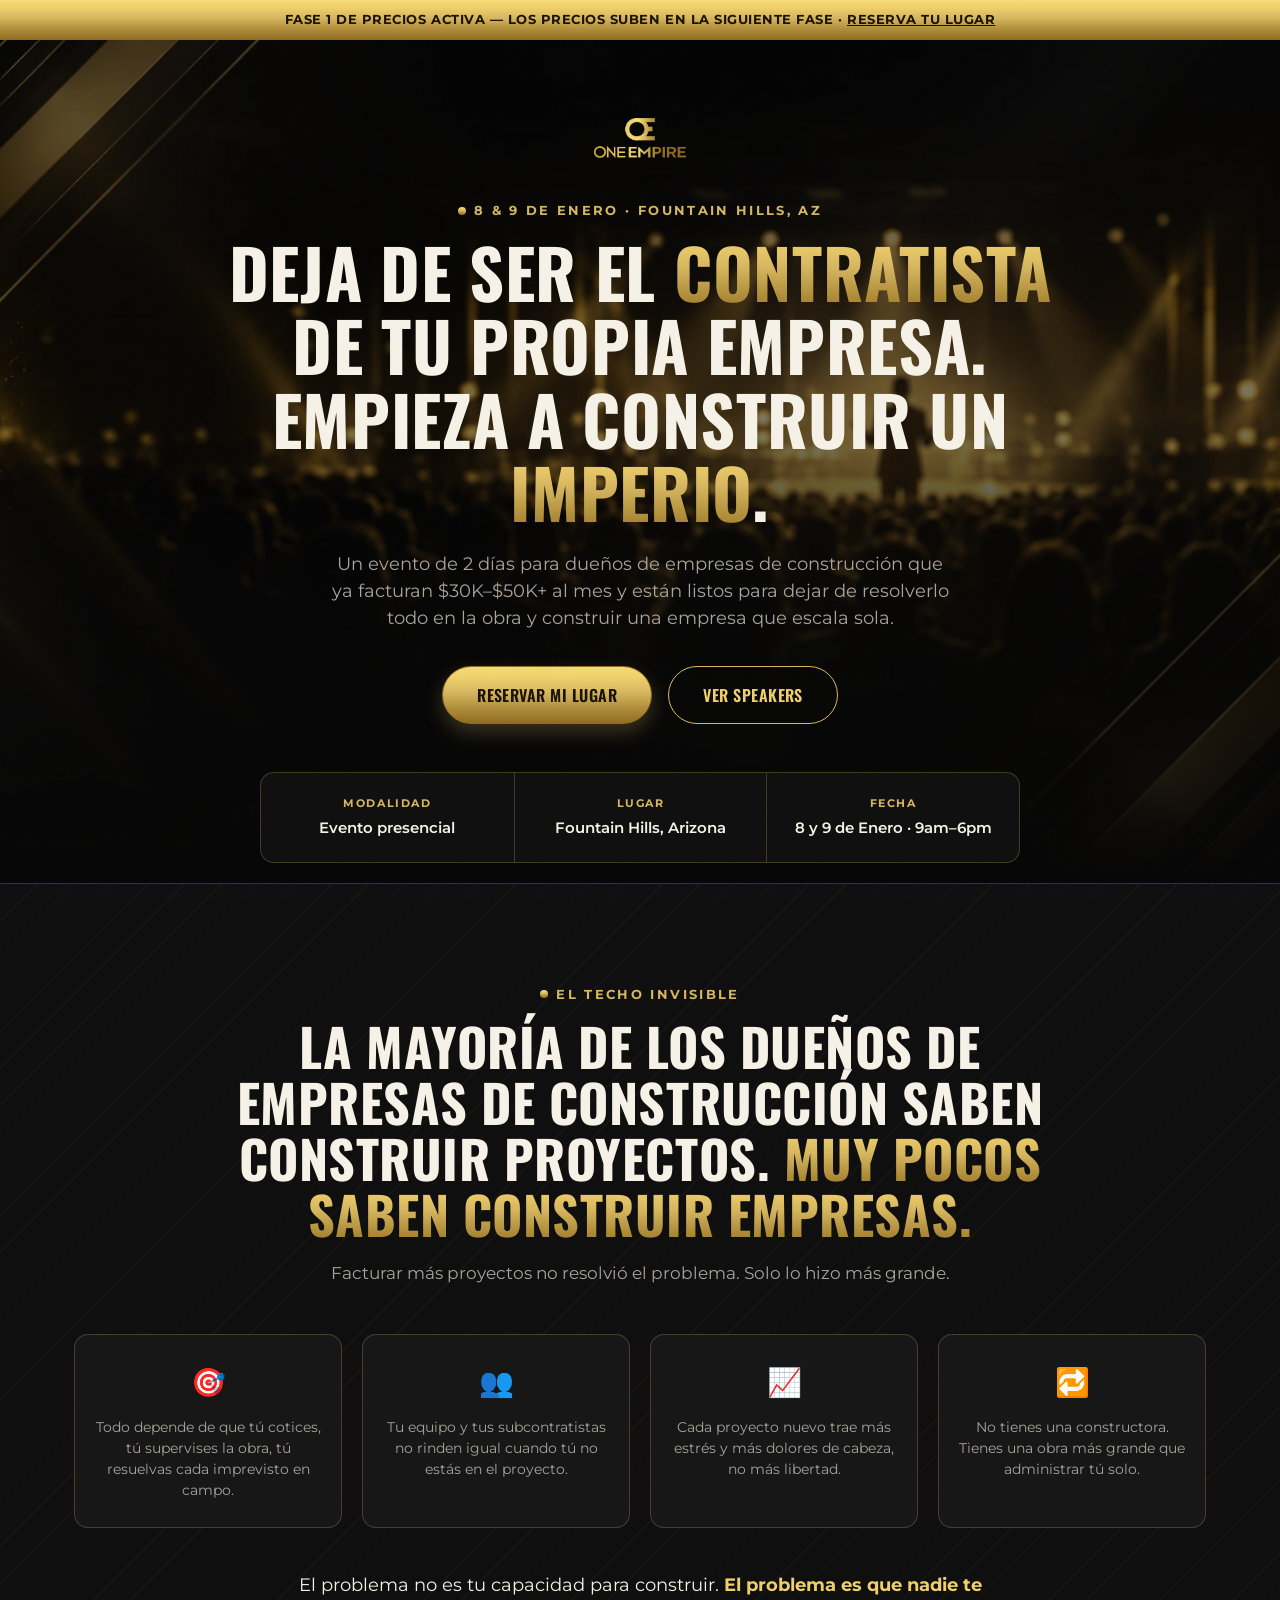
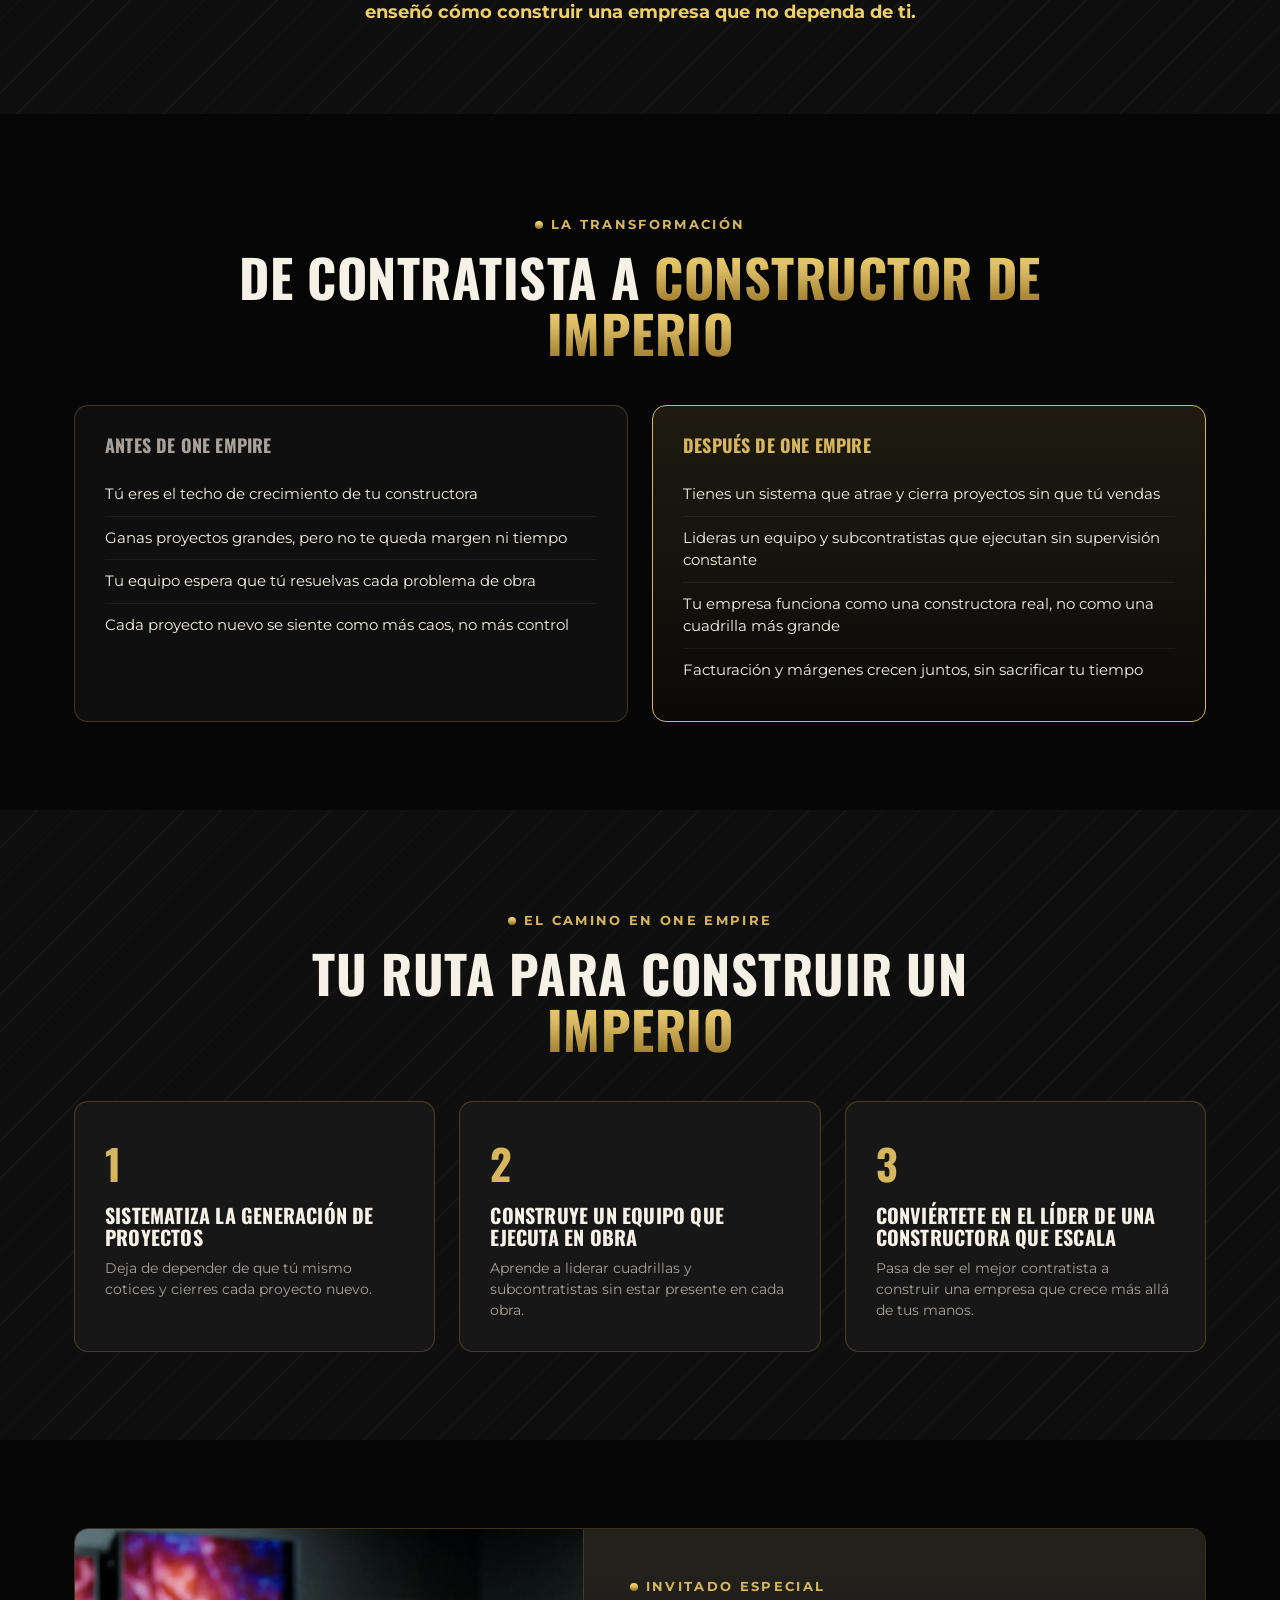
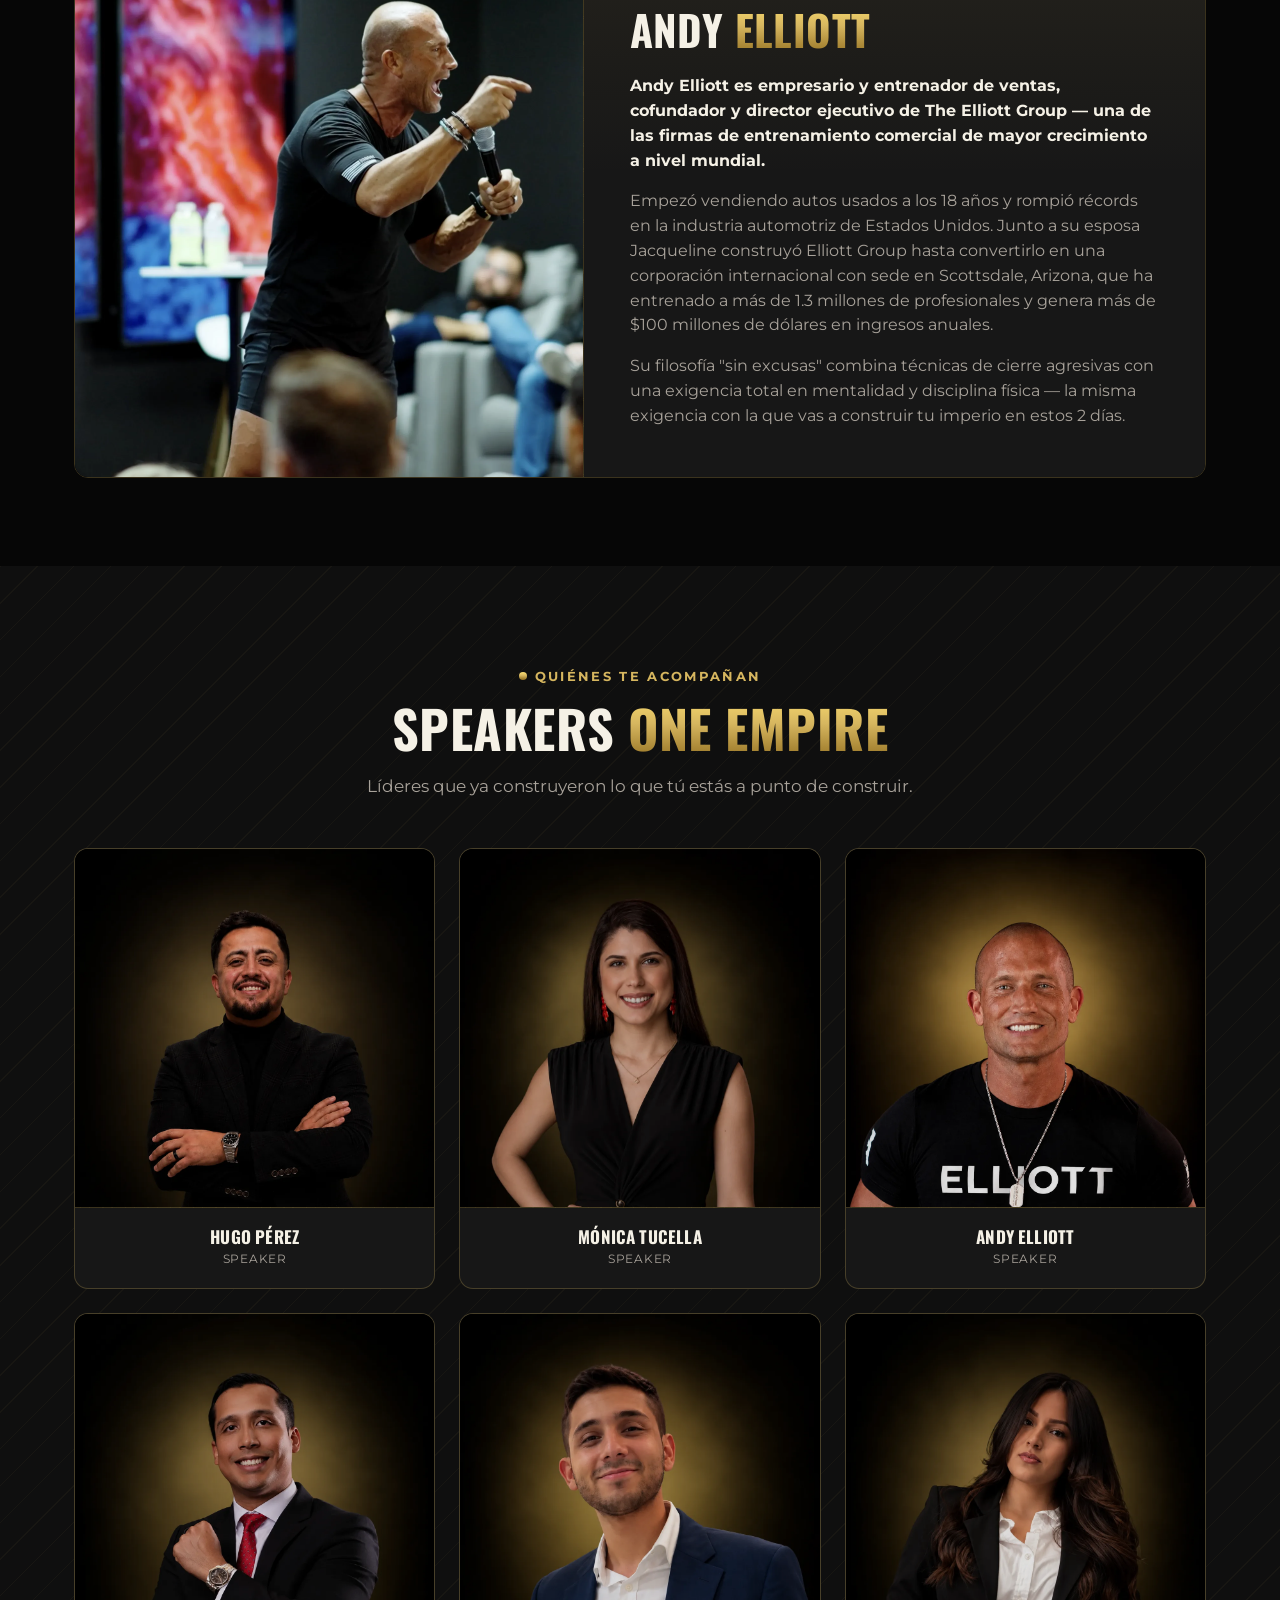
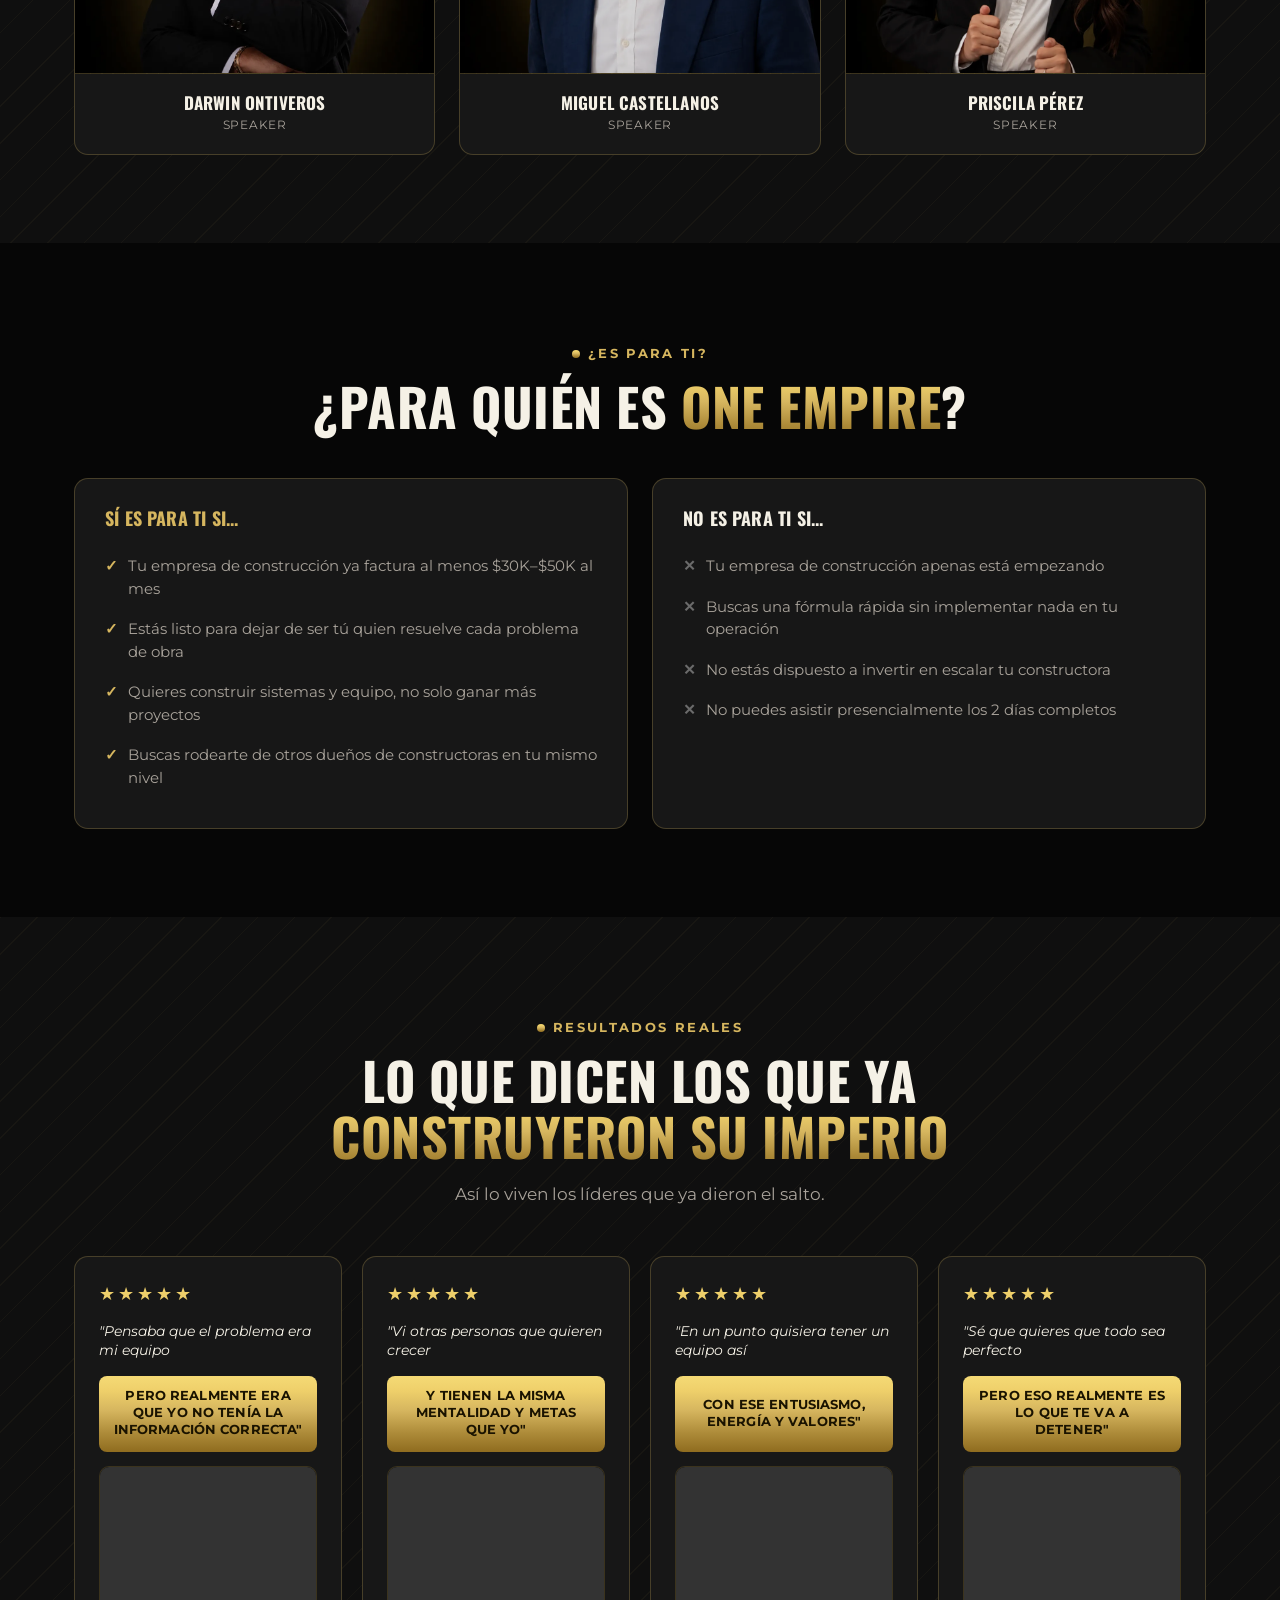
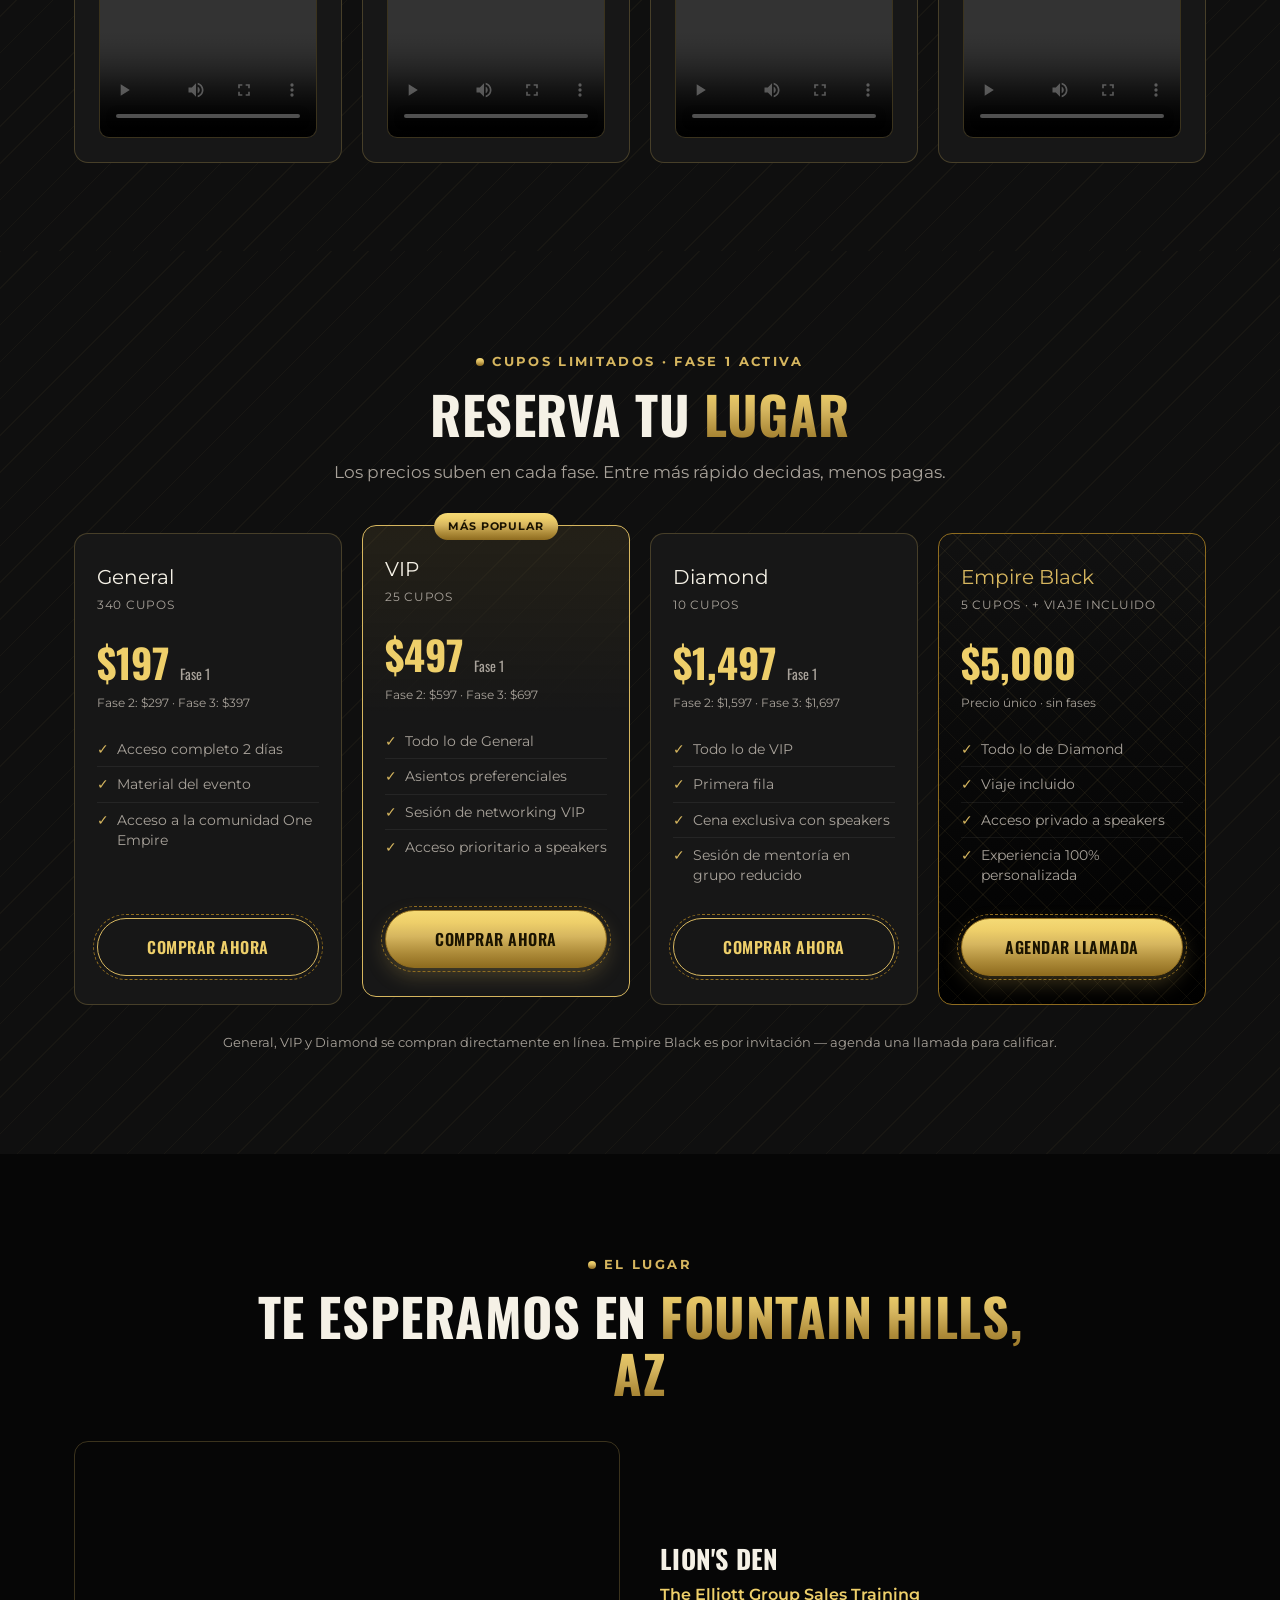
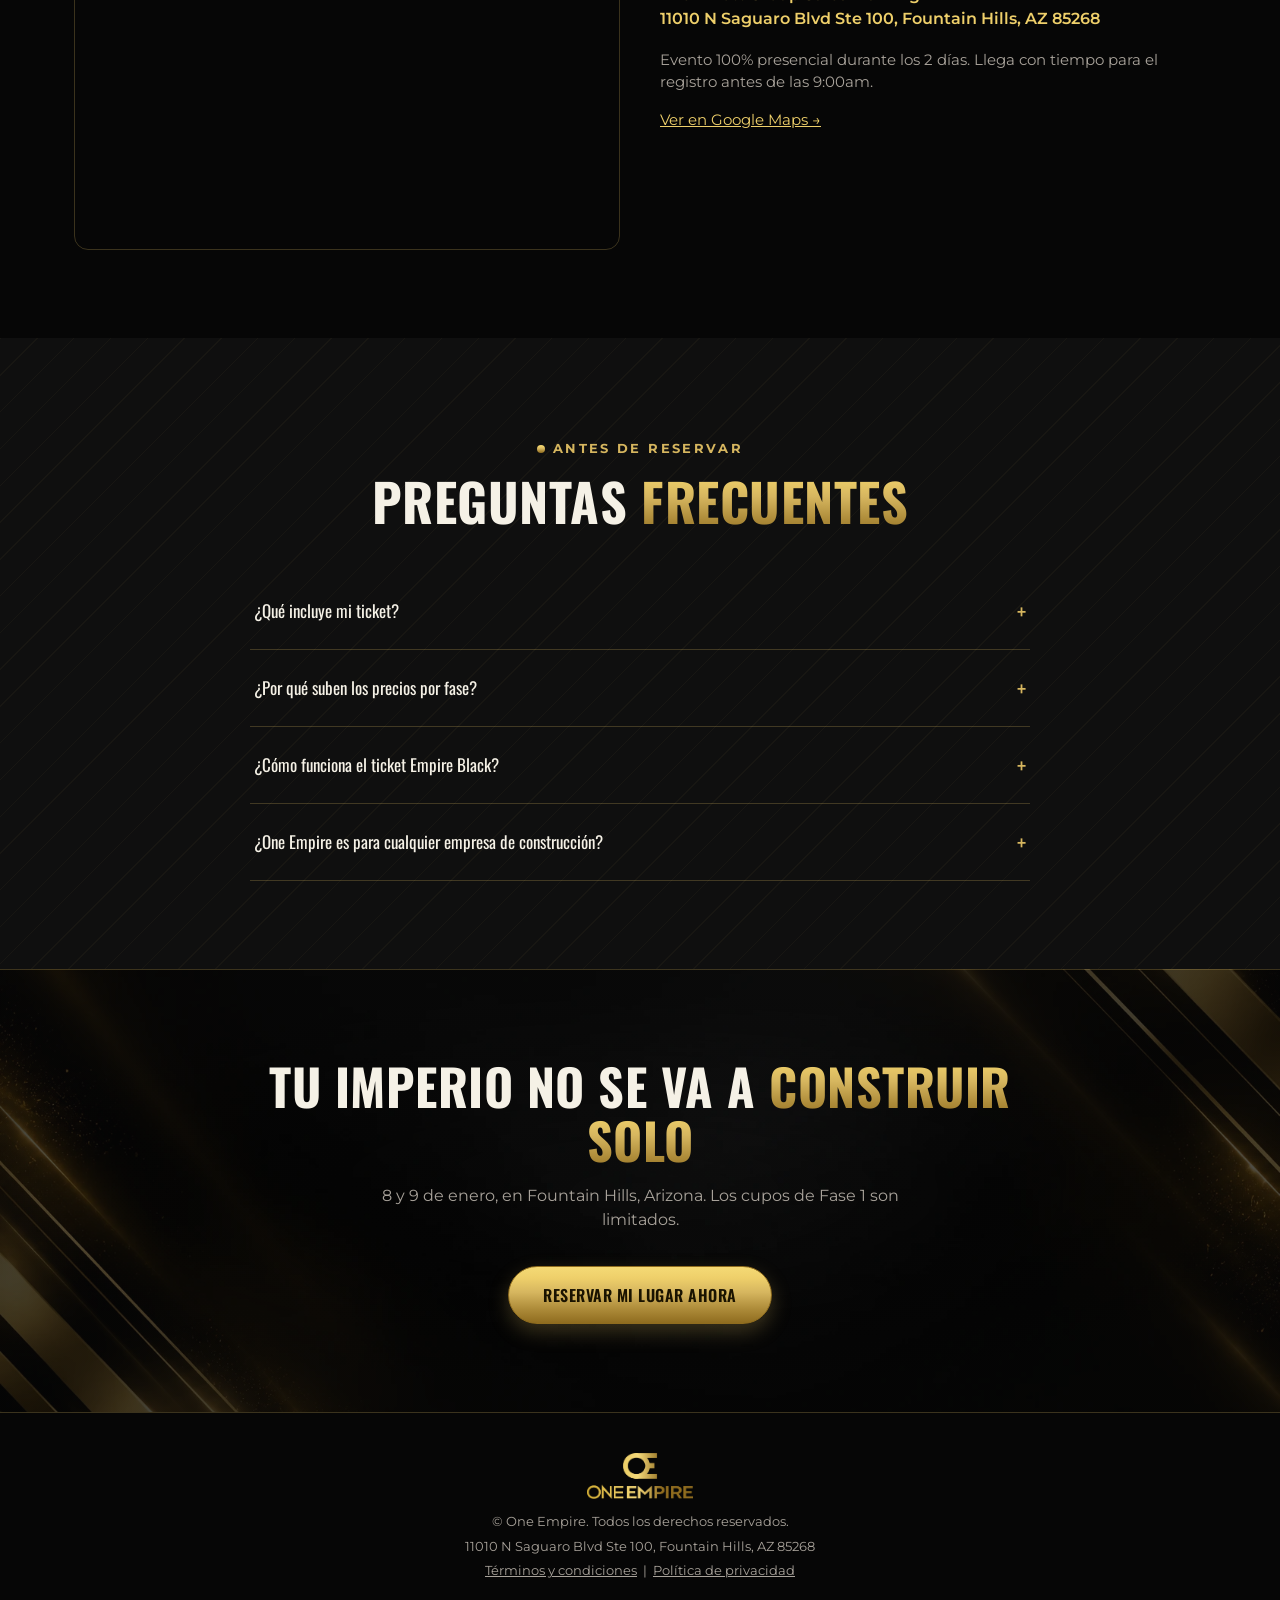
==== commit 23a22e6a: "Align testimonial video boxes across cards regardless of quote length Give the quote and highlight t" ====
--- a/one-empire/one-empire-ghl.html
+++ b/one-empire/one-empire-ghl.html
@@ -665,9 +665,11 @@
 
 .testimonial-quote {
   font-size: 14px;
+  line-height: 1.4;
   color: var(--white);
   font-style: italic;
   margin: 0;
+  min-height: 40px;
 }
 
 .testimonial-highlight {
@@ -682,6 +684,10 @@
   text-align: center;
   line-height: 1.35;
   margin: 0;
+  min-height: 76px;
+  display: flex;
+  align-items: center;
+  justify-content: center;
 }
 
 .testimonial-video {
@@ -691,6 +697,7 @@
   overflow: hidden;
   background: var(--black);
   border: 1px solid var(--border);
+  margin-top: auto;
 }
 
 .testimonial-video video {
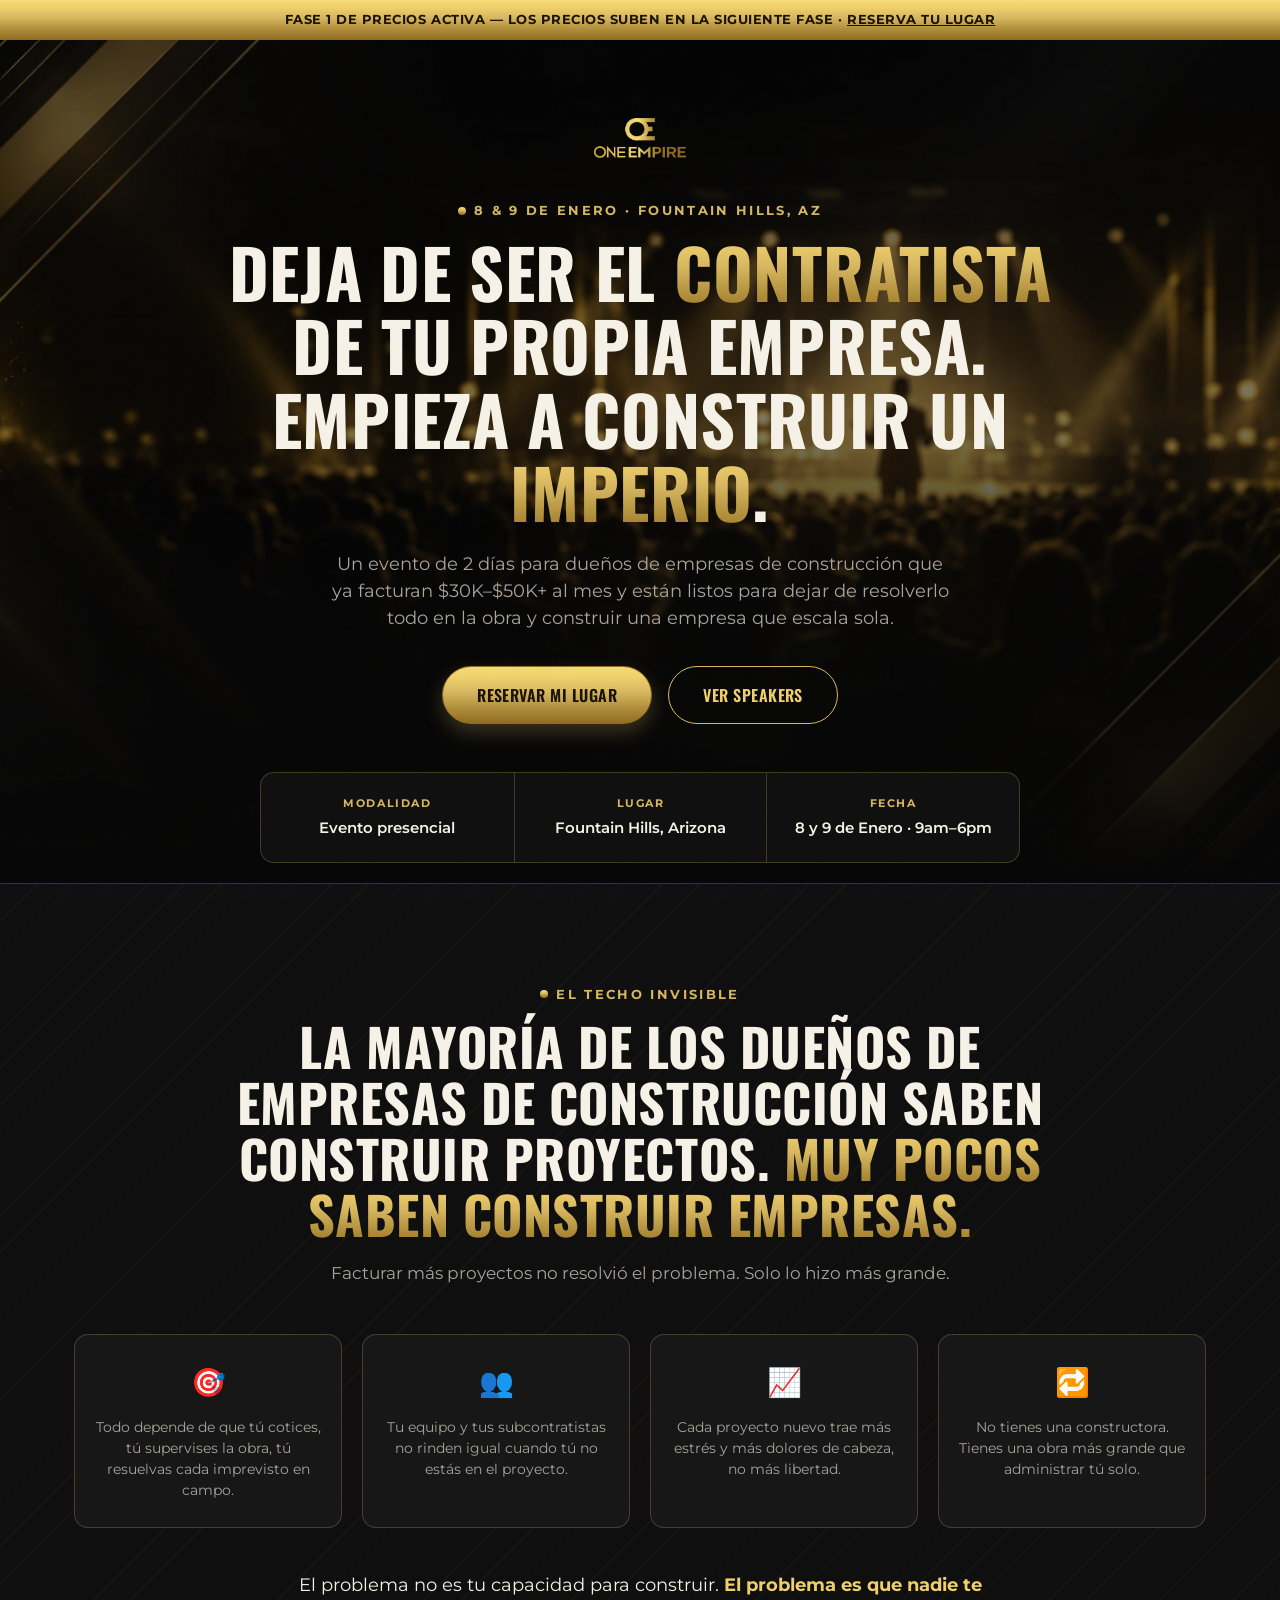
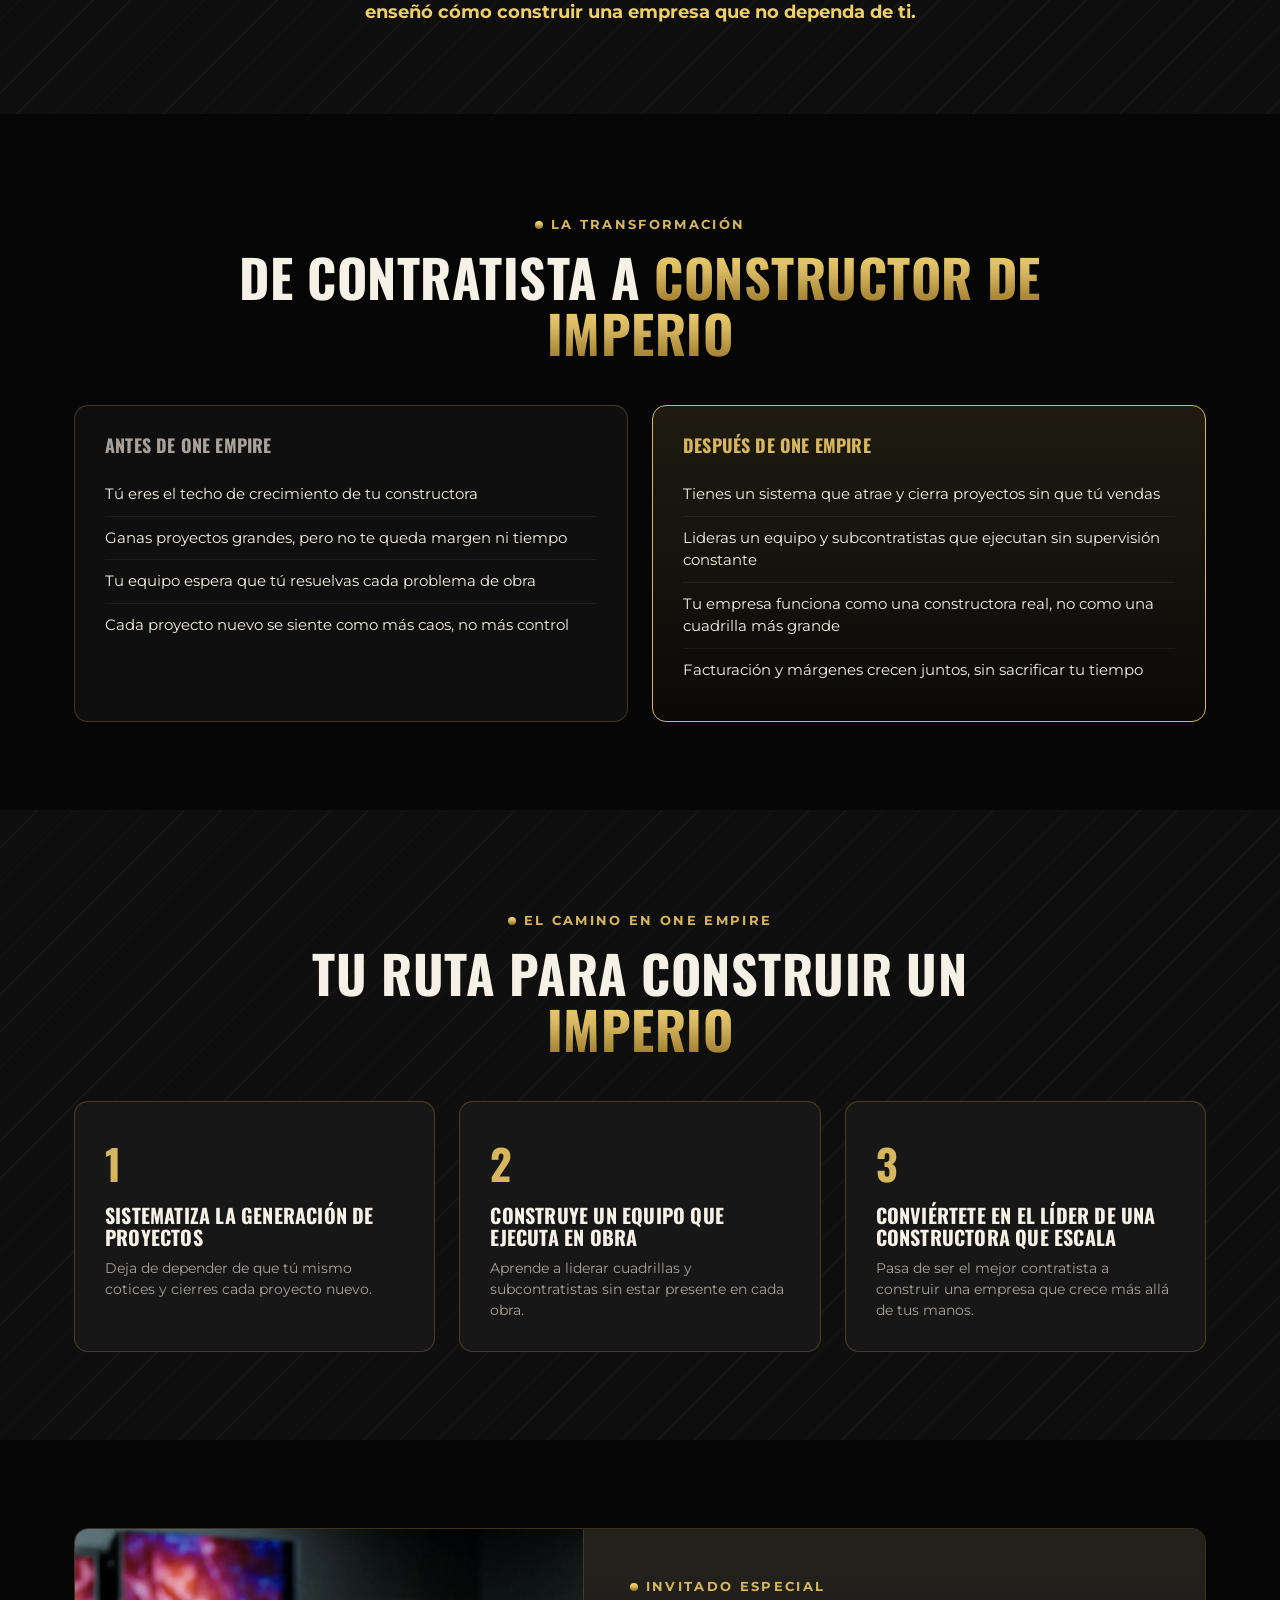
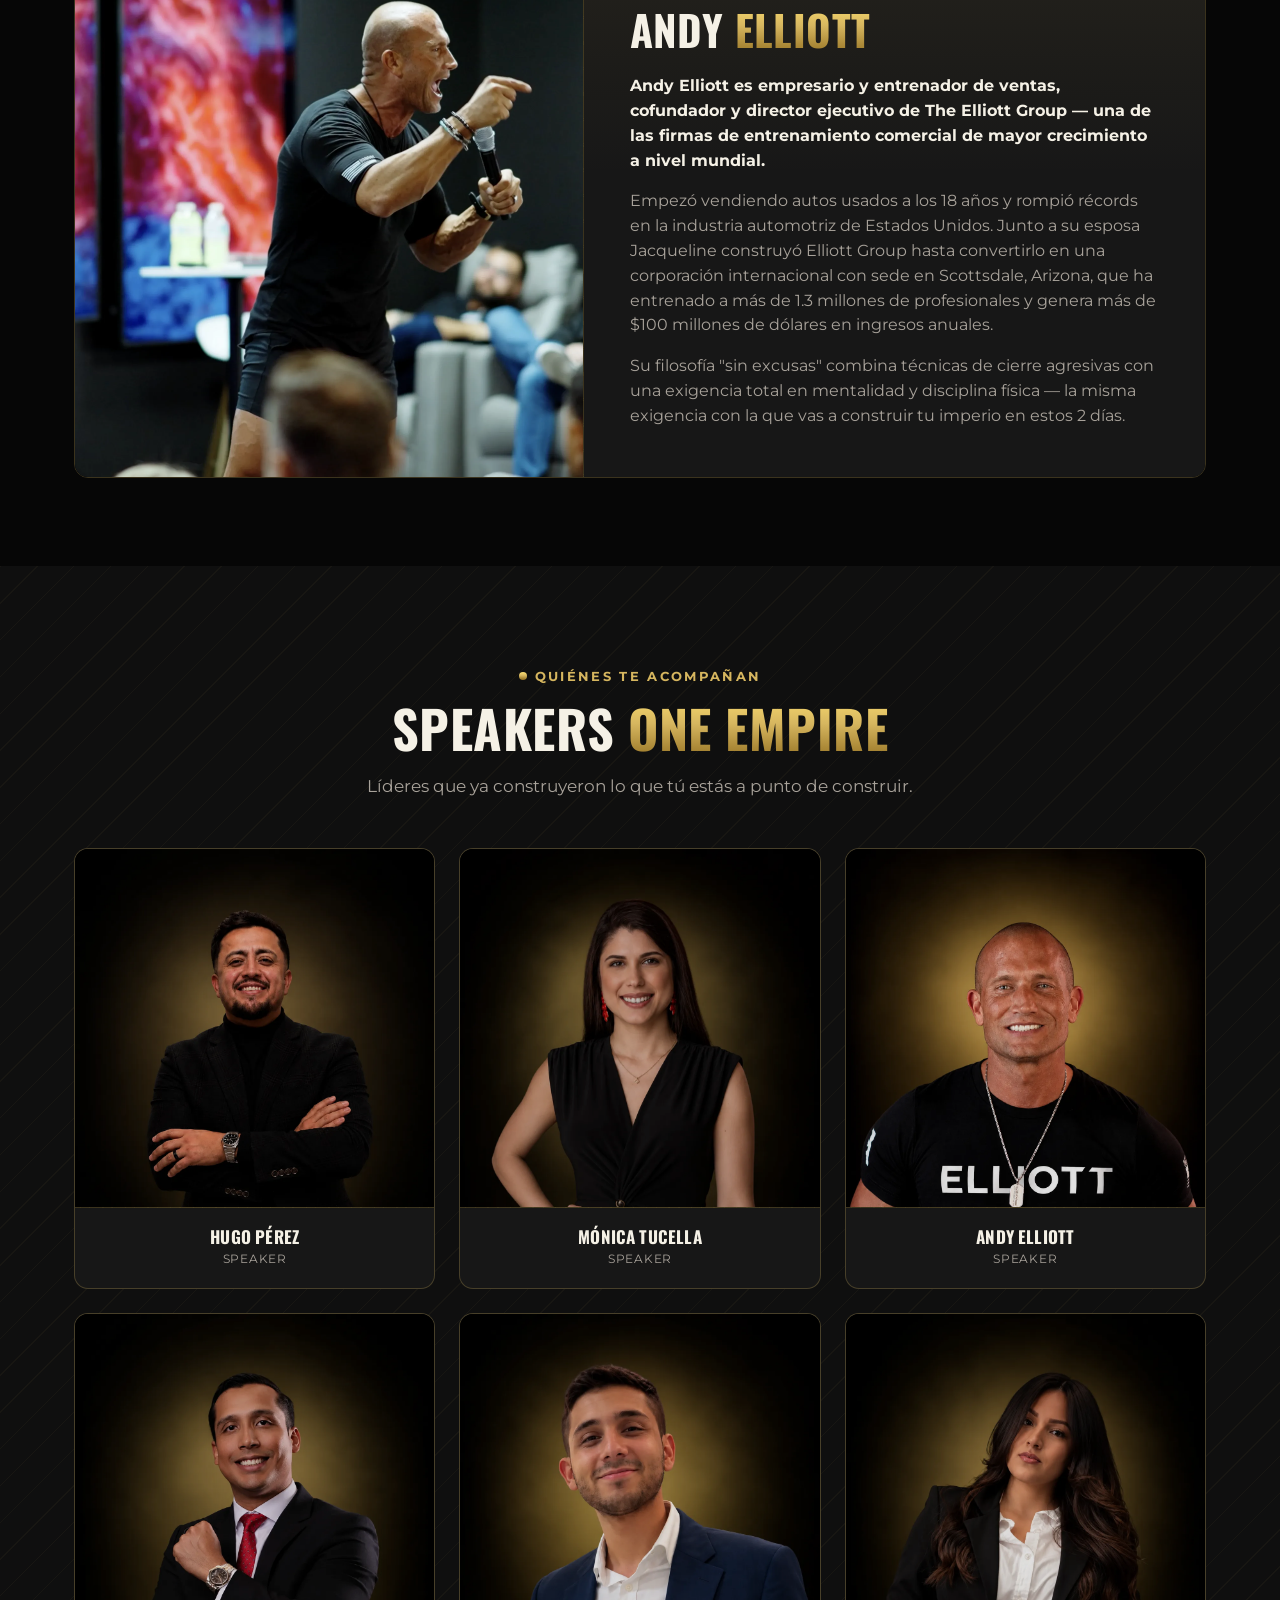
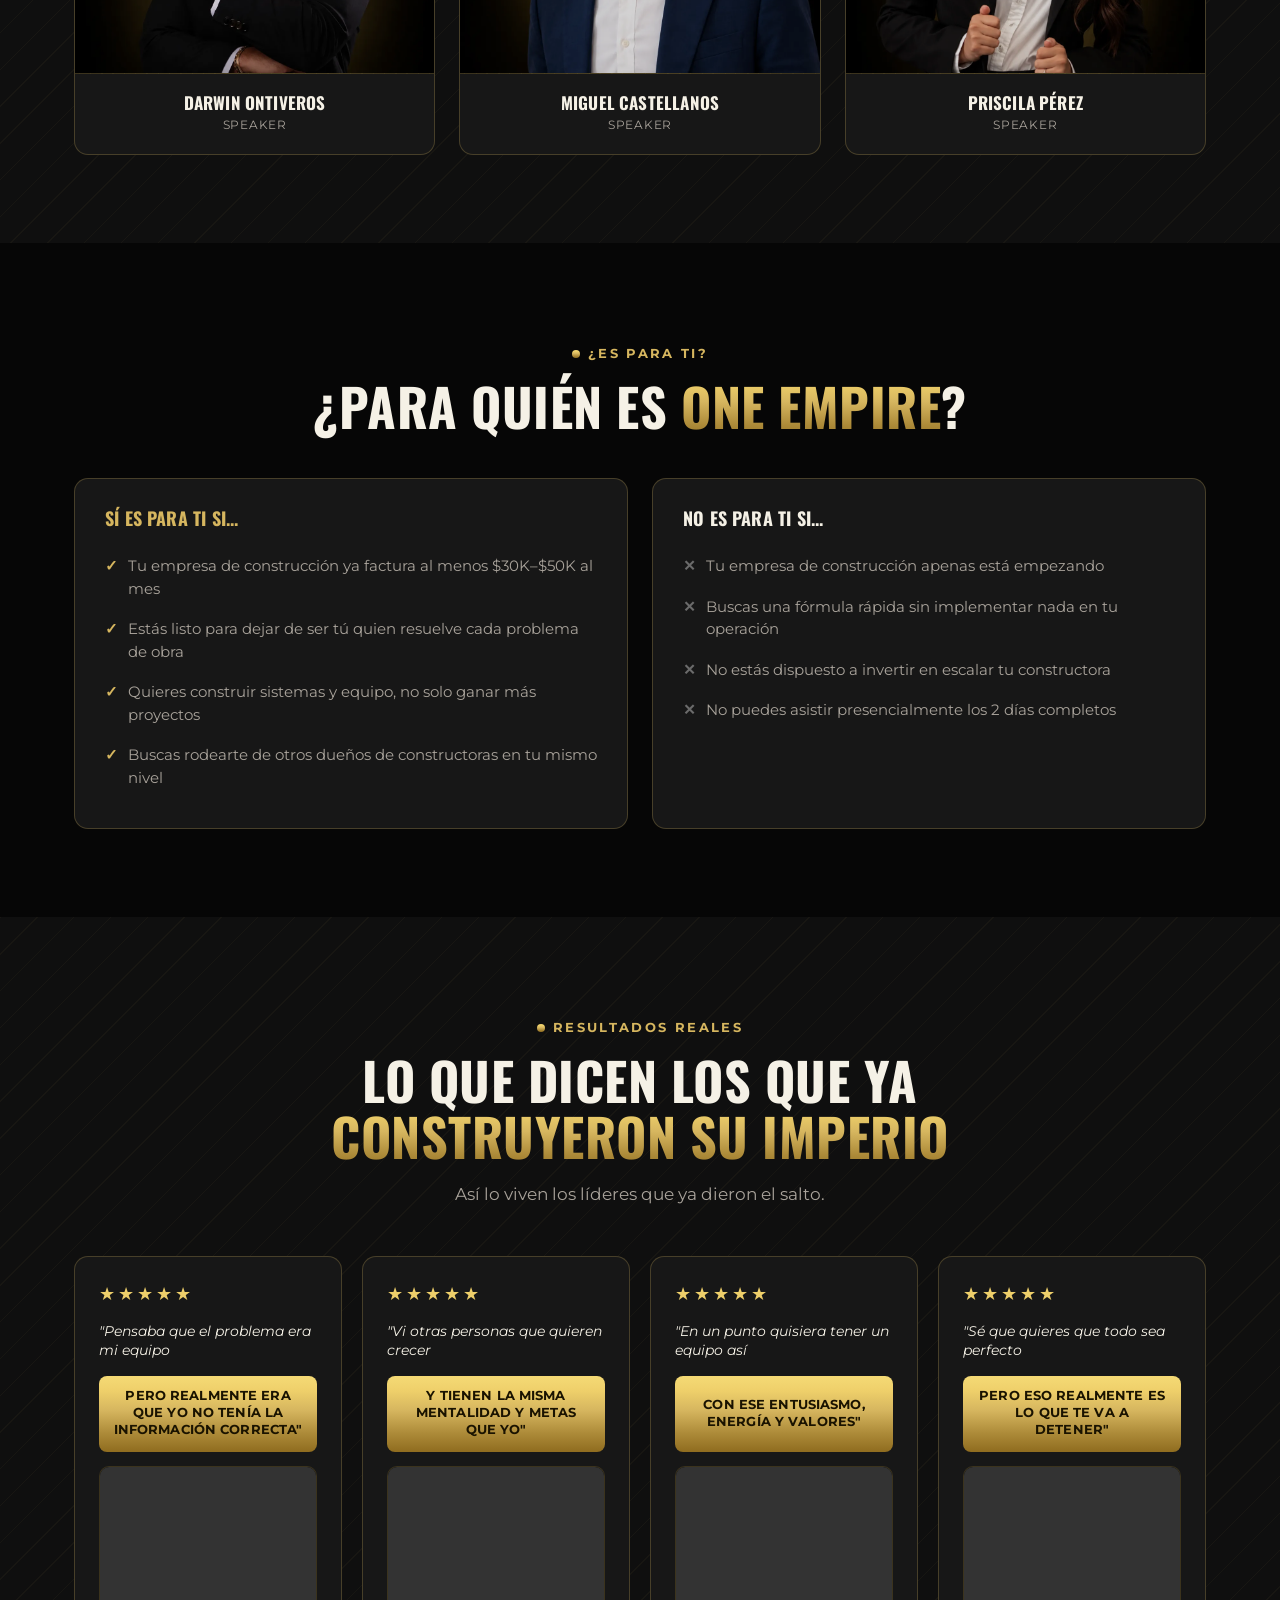
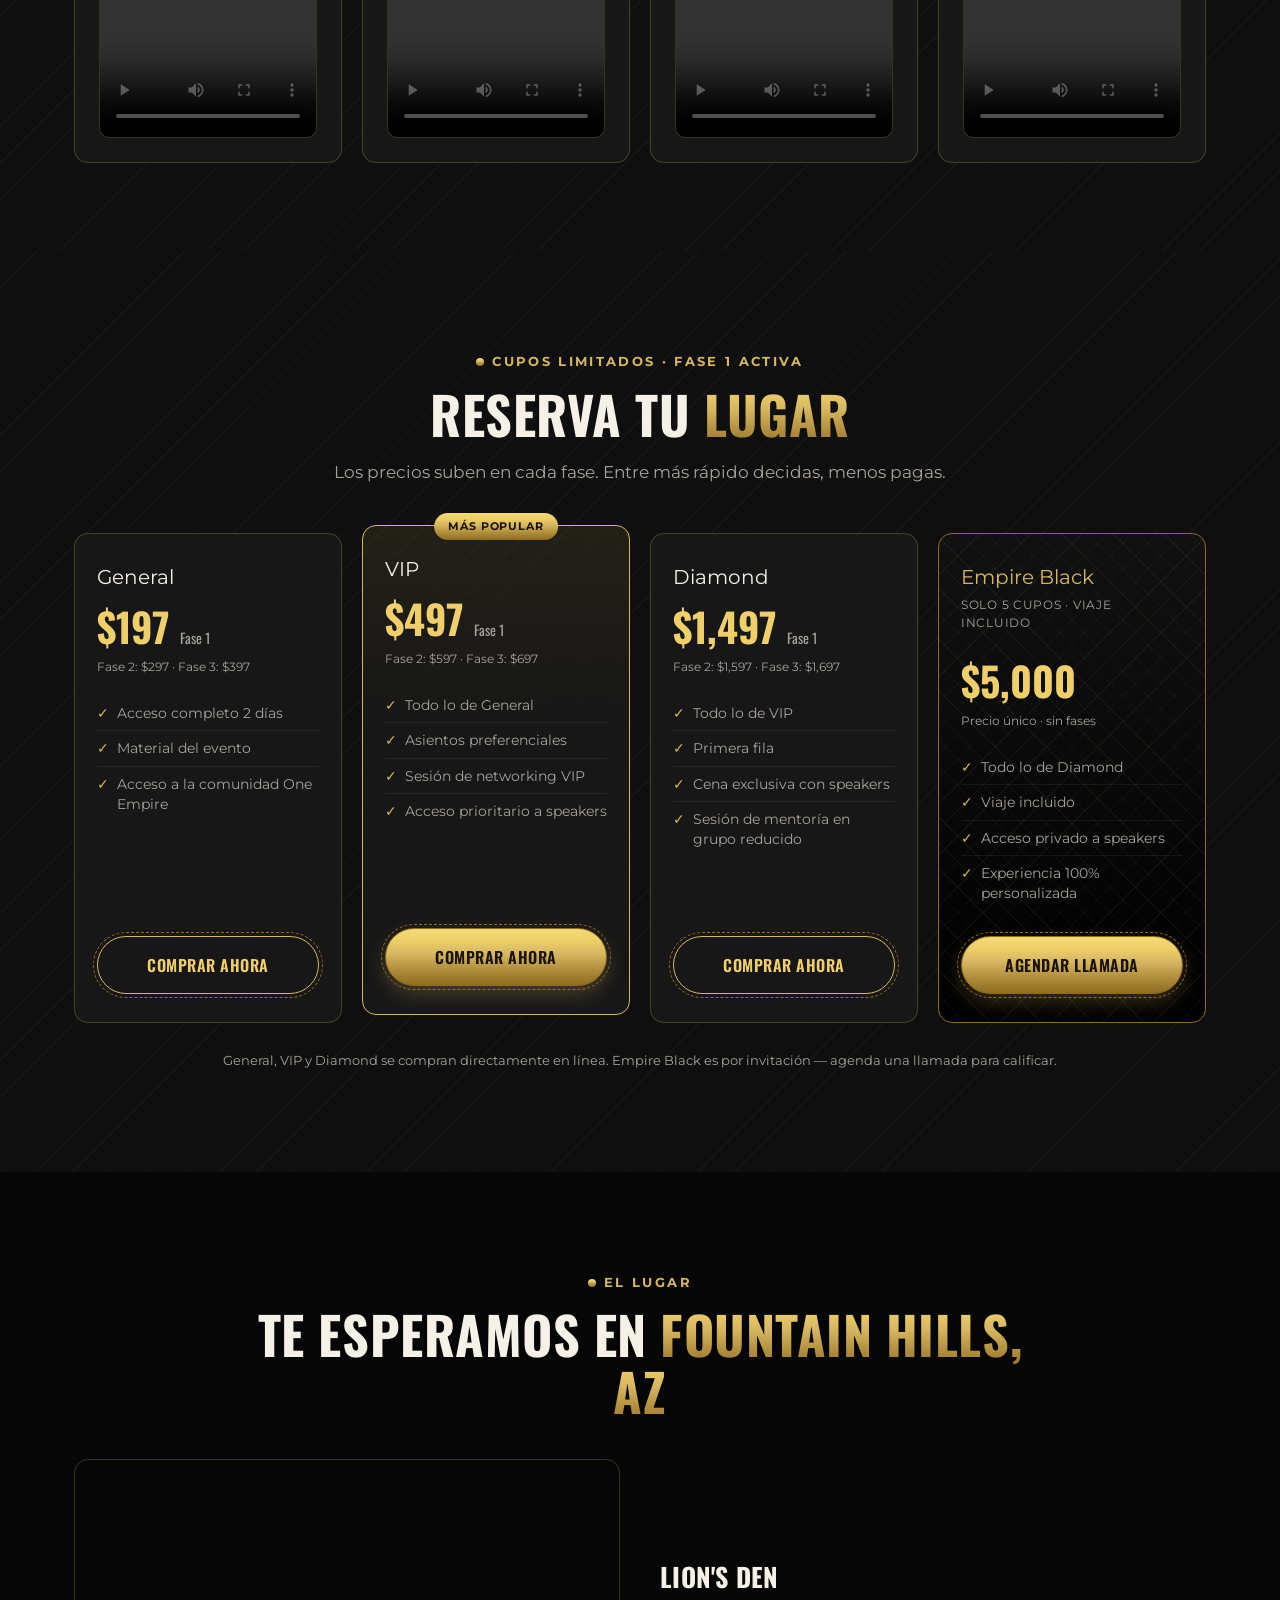
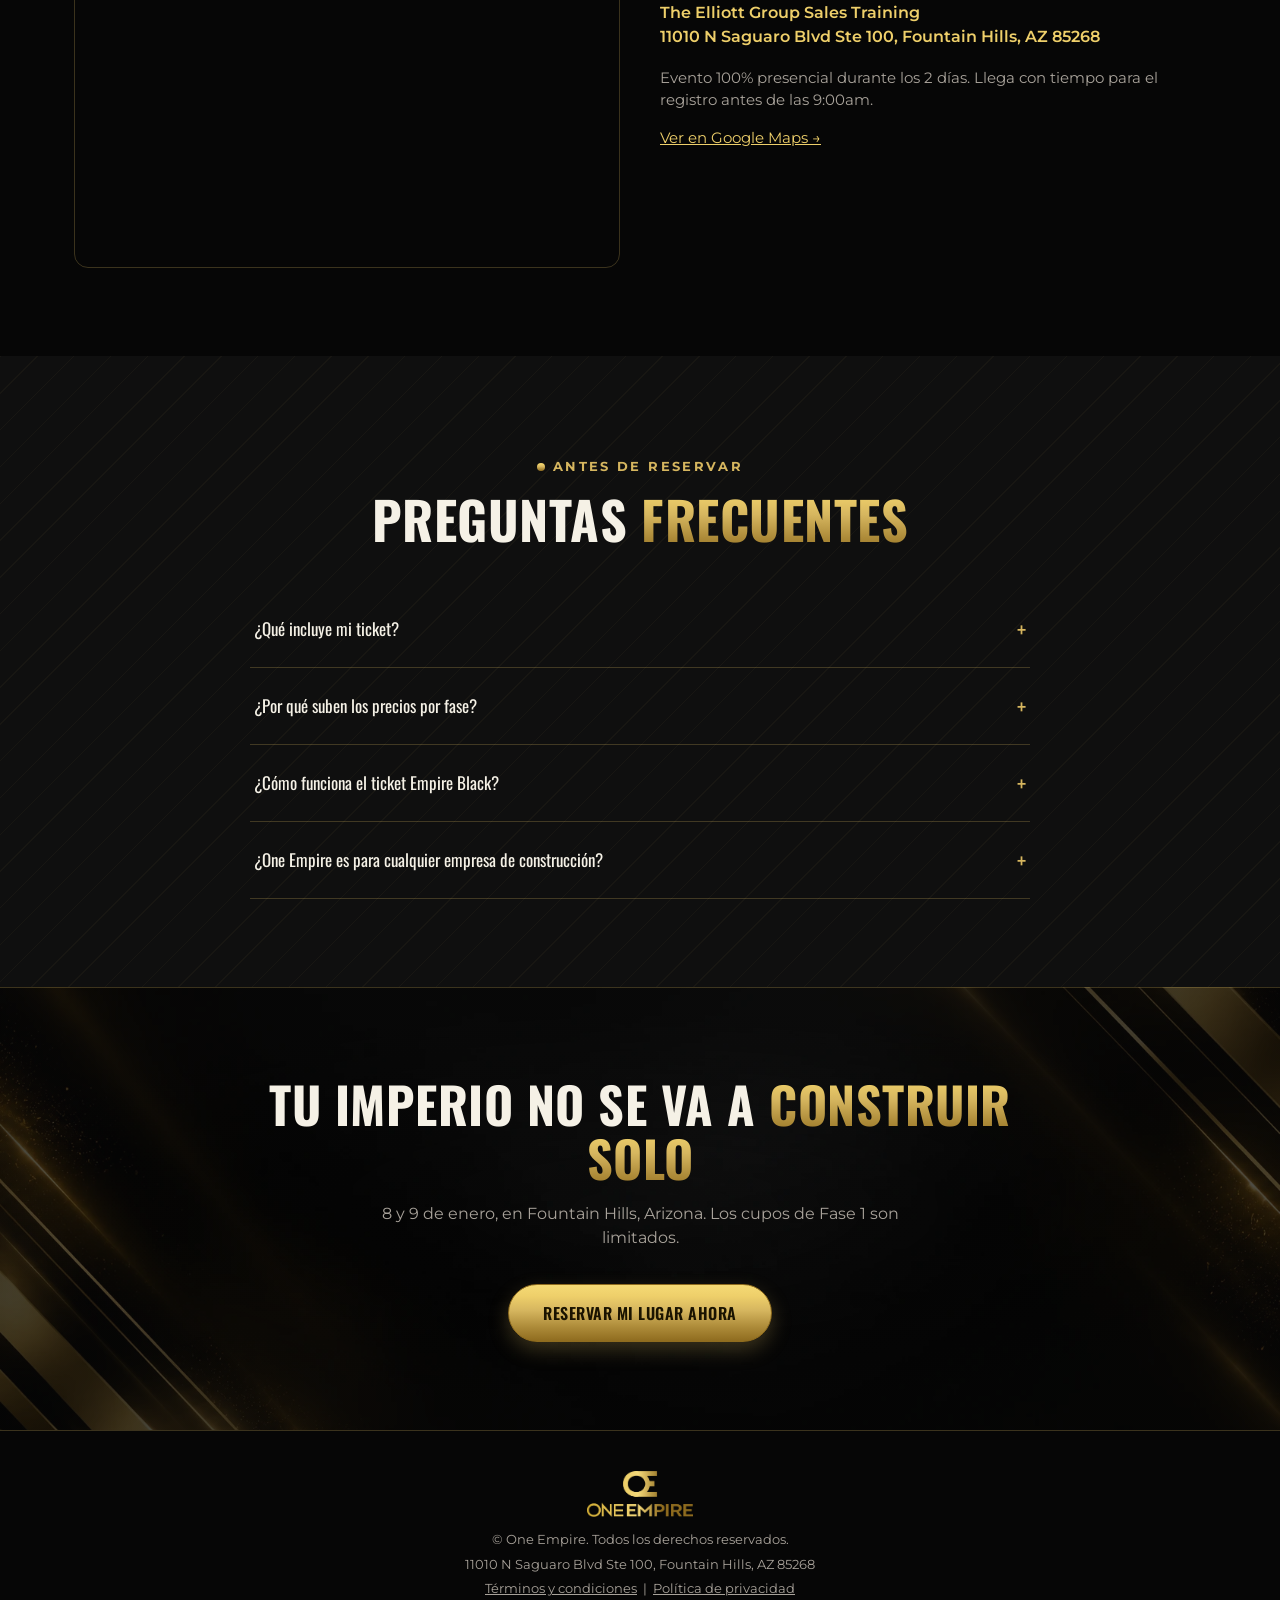
==== commit 2e9d3618: "Remove seat counts from pricing tiers except Empire Black General, VIP and Diamond no longer show a " ====
--- a/one-empire/one-empire-ghl.html
+++ b/one-empire/one-empire-ghl.html
@@ -1321,7 +1321,6 @@
       <!-- GENERAL -->
       <div class="tier-card">
         <div class="tier-name">General</div>
-        <div class="tier-seats">340 cupos</div>
         <div class="tier-price">$197 <small>Fase 1</small></div>
         <div class="tier-phases">Fase 2: $297 · Fase 3: $397</div>
         <ul class="tier-features">
@@ -1336,7 +1335,6 @@
       <div class="tier-card featured">
         <div class="badge">Más popular</div>
         <div class="tier-name">VIP</div>
-        <div class="tier-seats">25 cupos</div>
         <div class="tier-price">$497 <small>Fase 1</small></div>
         <div class="tier-phases">Fase 2: $597 · Fase 3: $697</div>
         <ul class="tier-features">
@@ -1351,7 +1349,6 @@
       <!-- DIAMOND -->
       <div class="tier-card">
         <div class="tier-name">Diamond</div>
-        <div class="tier-seats">10 cupos</div>
         <div class="tier-price">$1,497 <small>Fase 1</small></div>
         <div class="tier-phases">Fase 2: $1,597 · Fase 3: $1,697</div>
         <ul class="tier-features">
@@ -1366,7 +1363,7 @@
       <!-- EMPIRE BLACK -->
       <div class="tier-card black-tier">
         <div class="tier-name">Empire Black</div>
-        <div class="tier-seats">5 cupos · + viaje incluido</div>
+        <div class="tier-seats">Solo 5 cupos · viaje incluido</div>
         <div class="tier-price">$5,000</div>
         <div class="tier-phases">Precio único · sin fases</div>
         <ul class="tier-features">
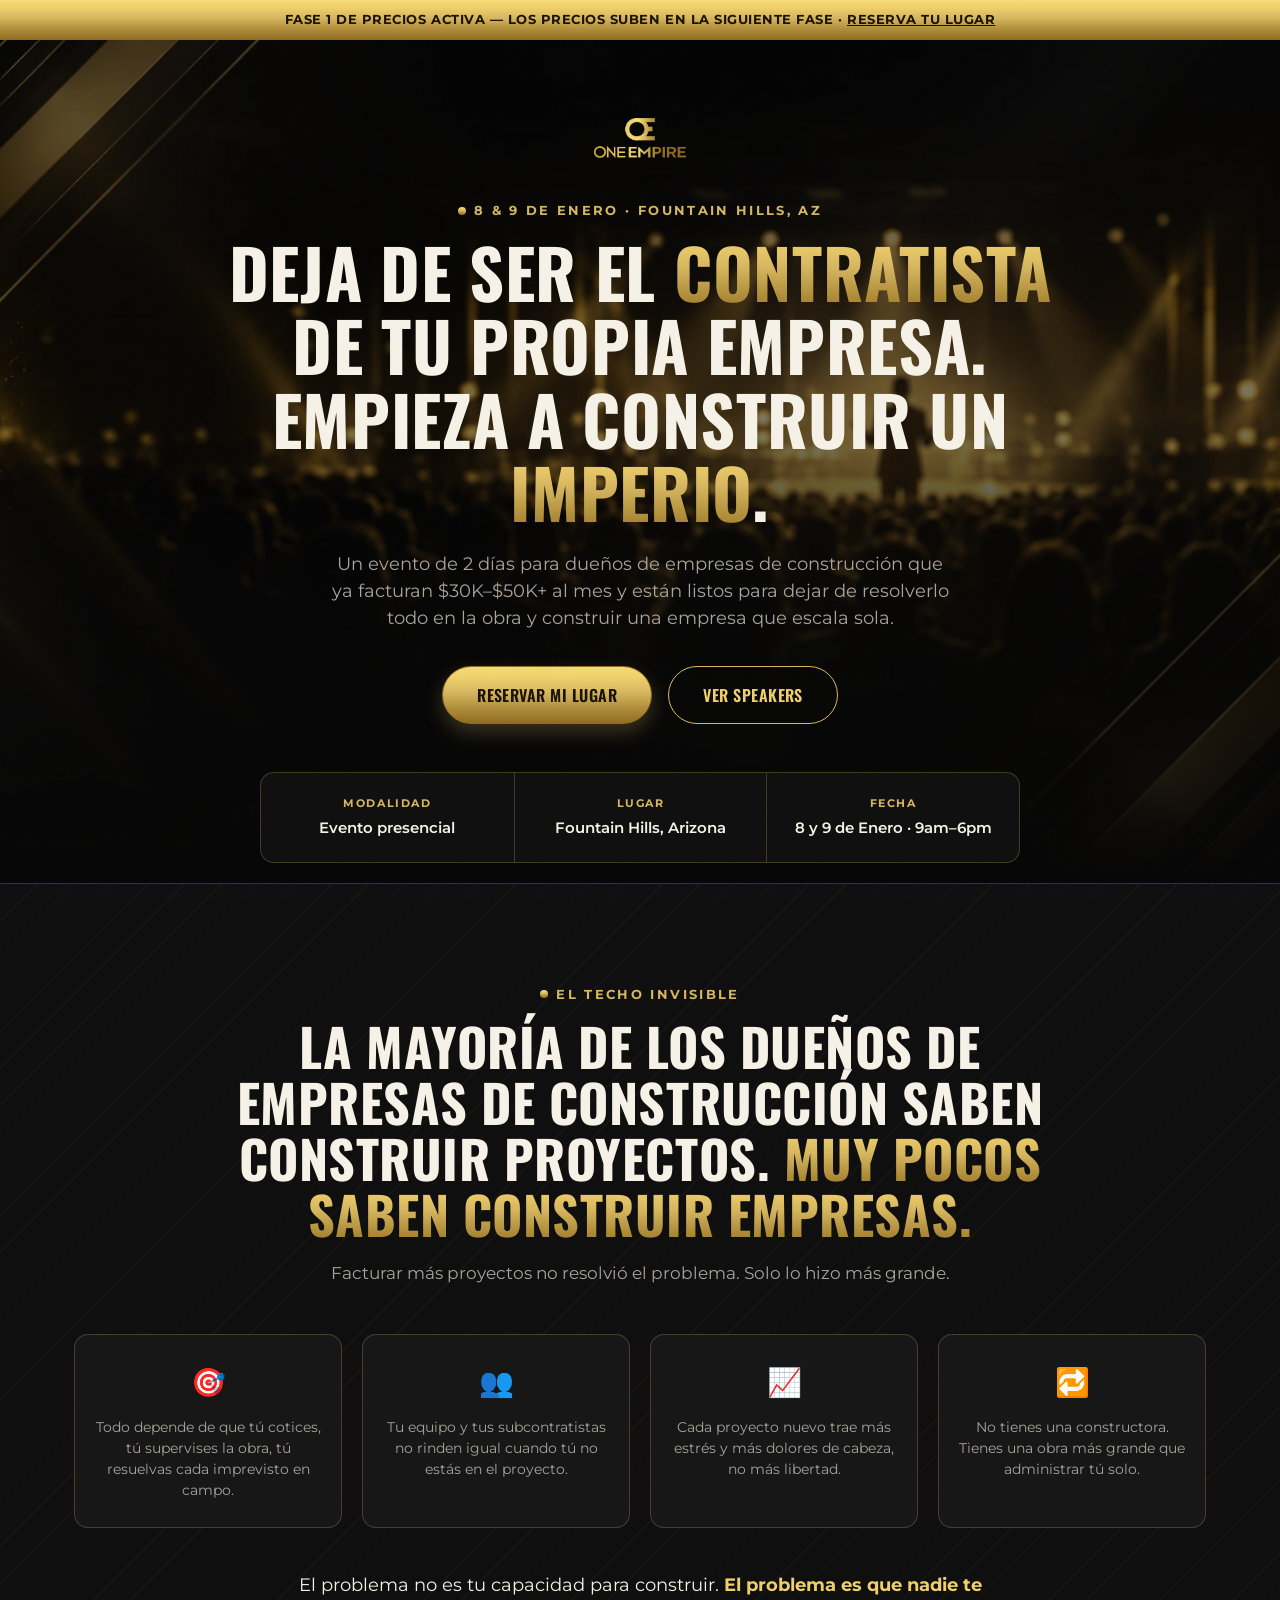
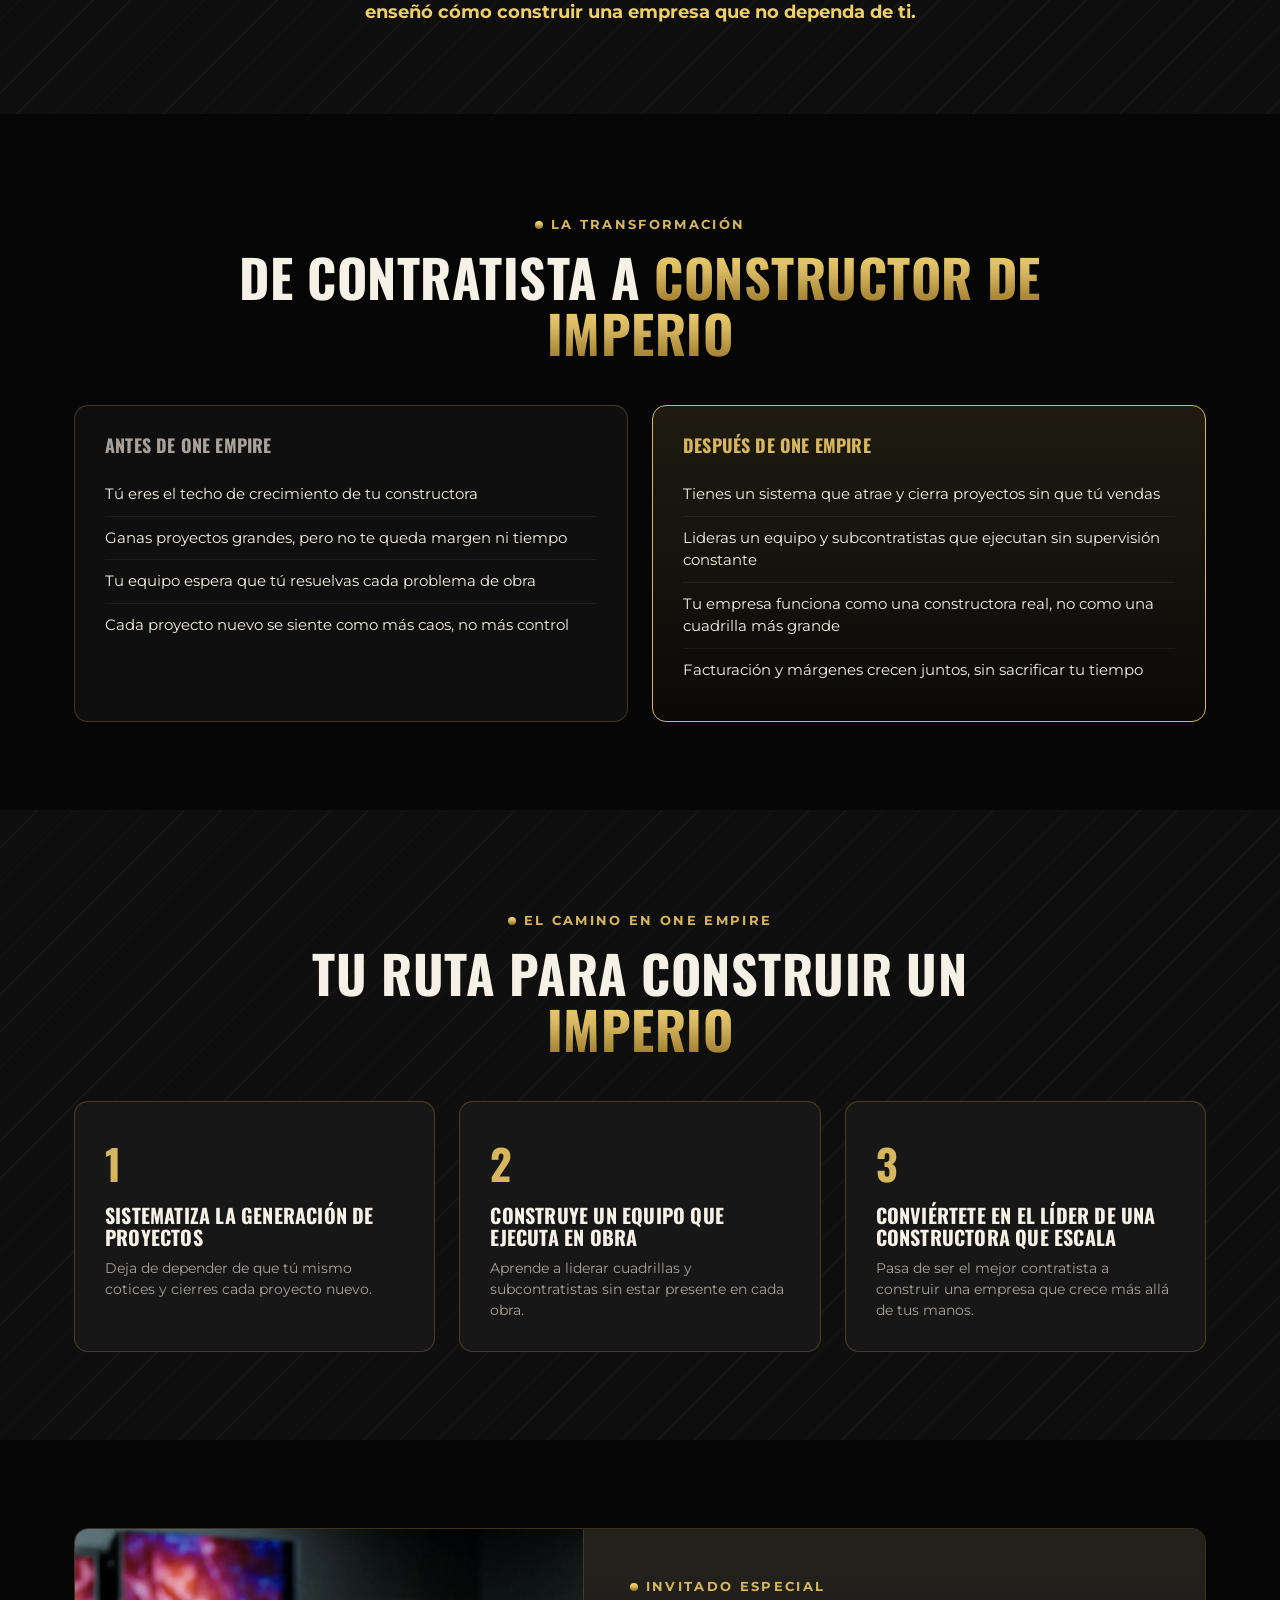
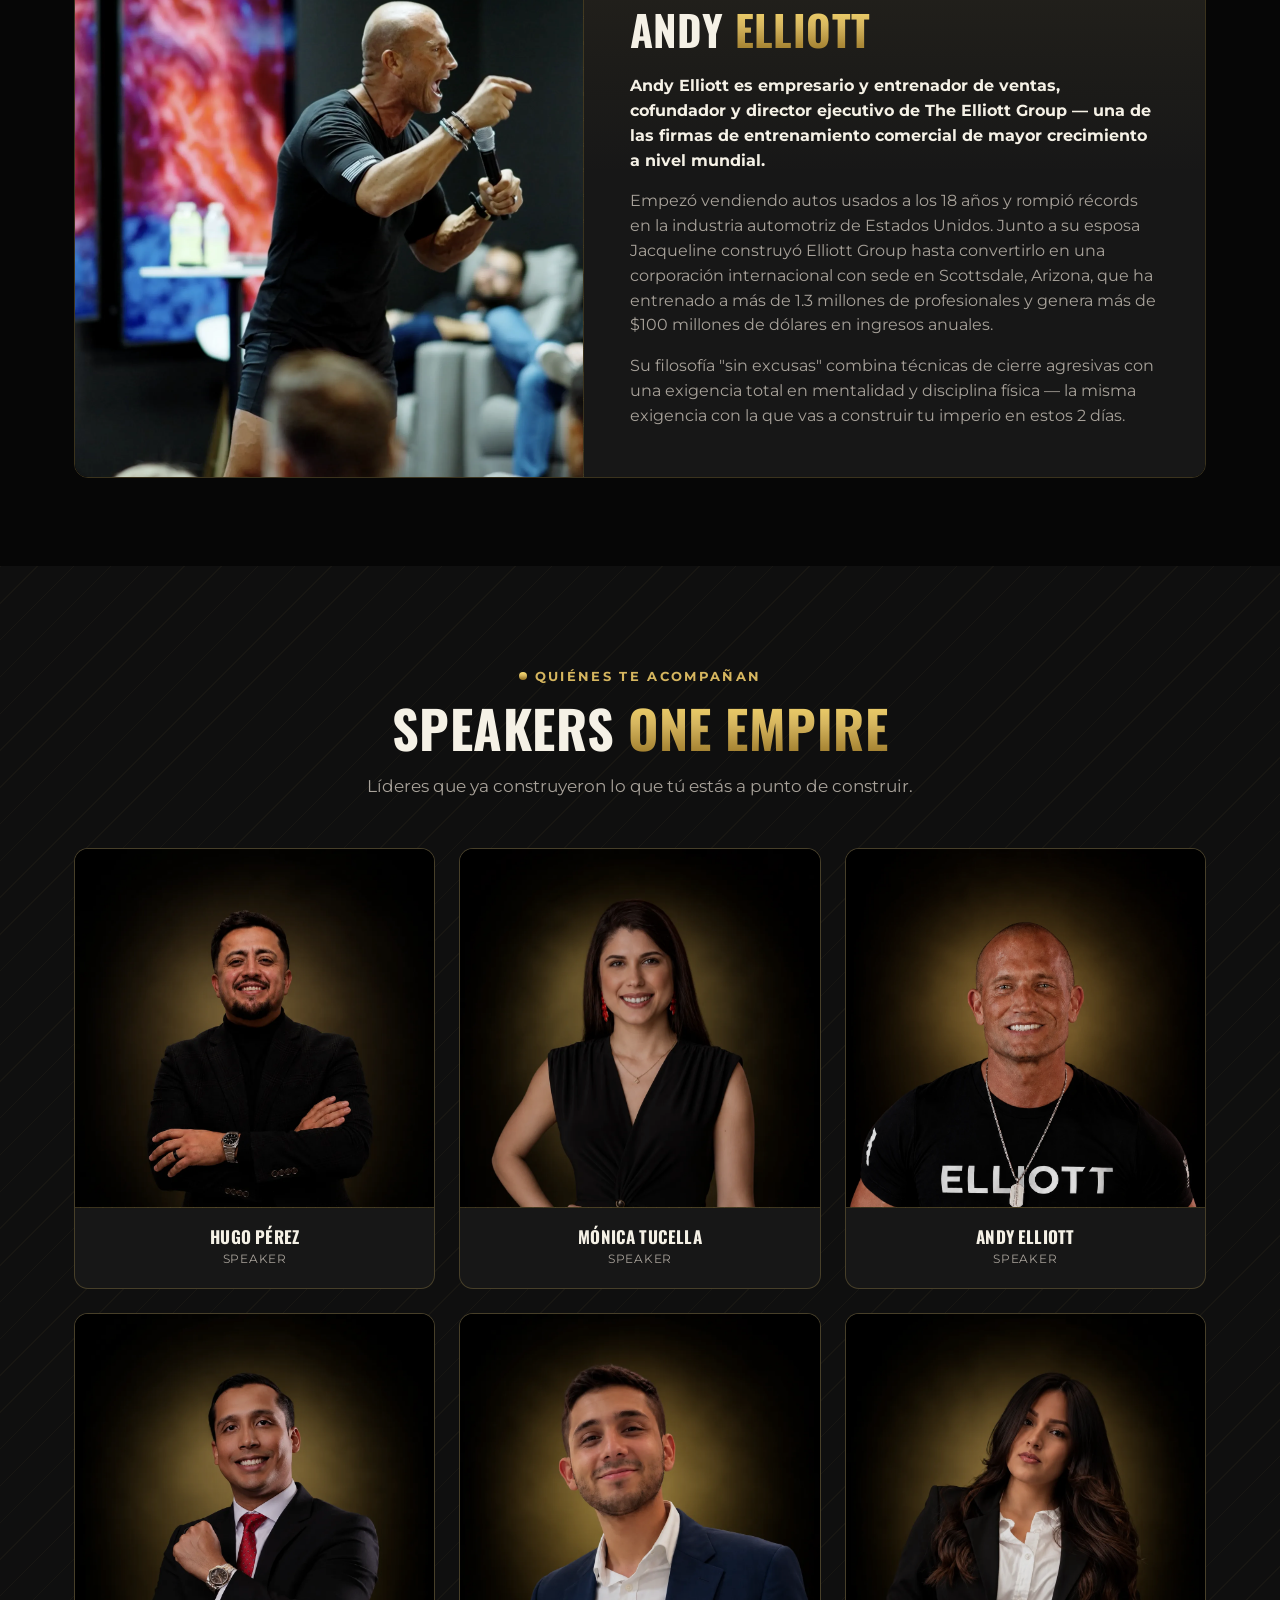
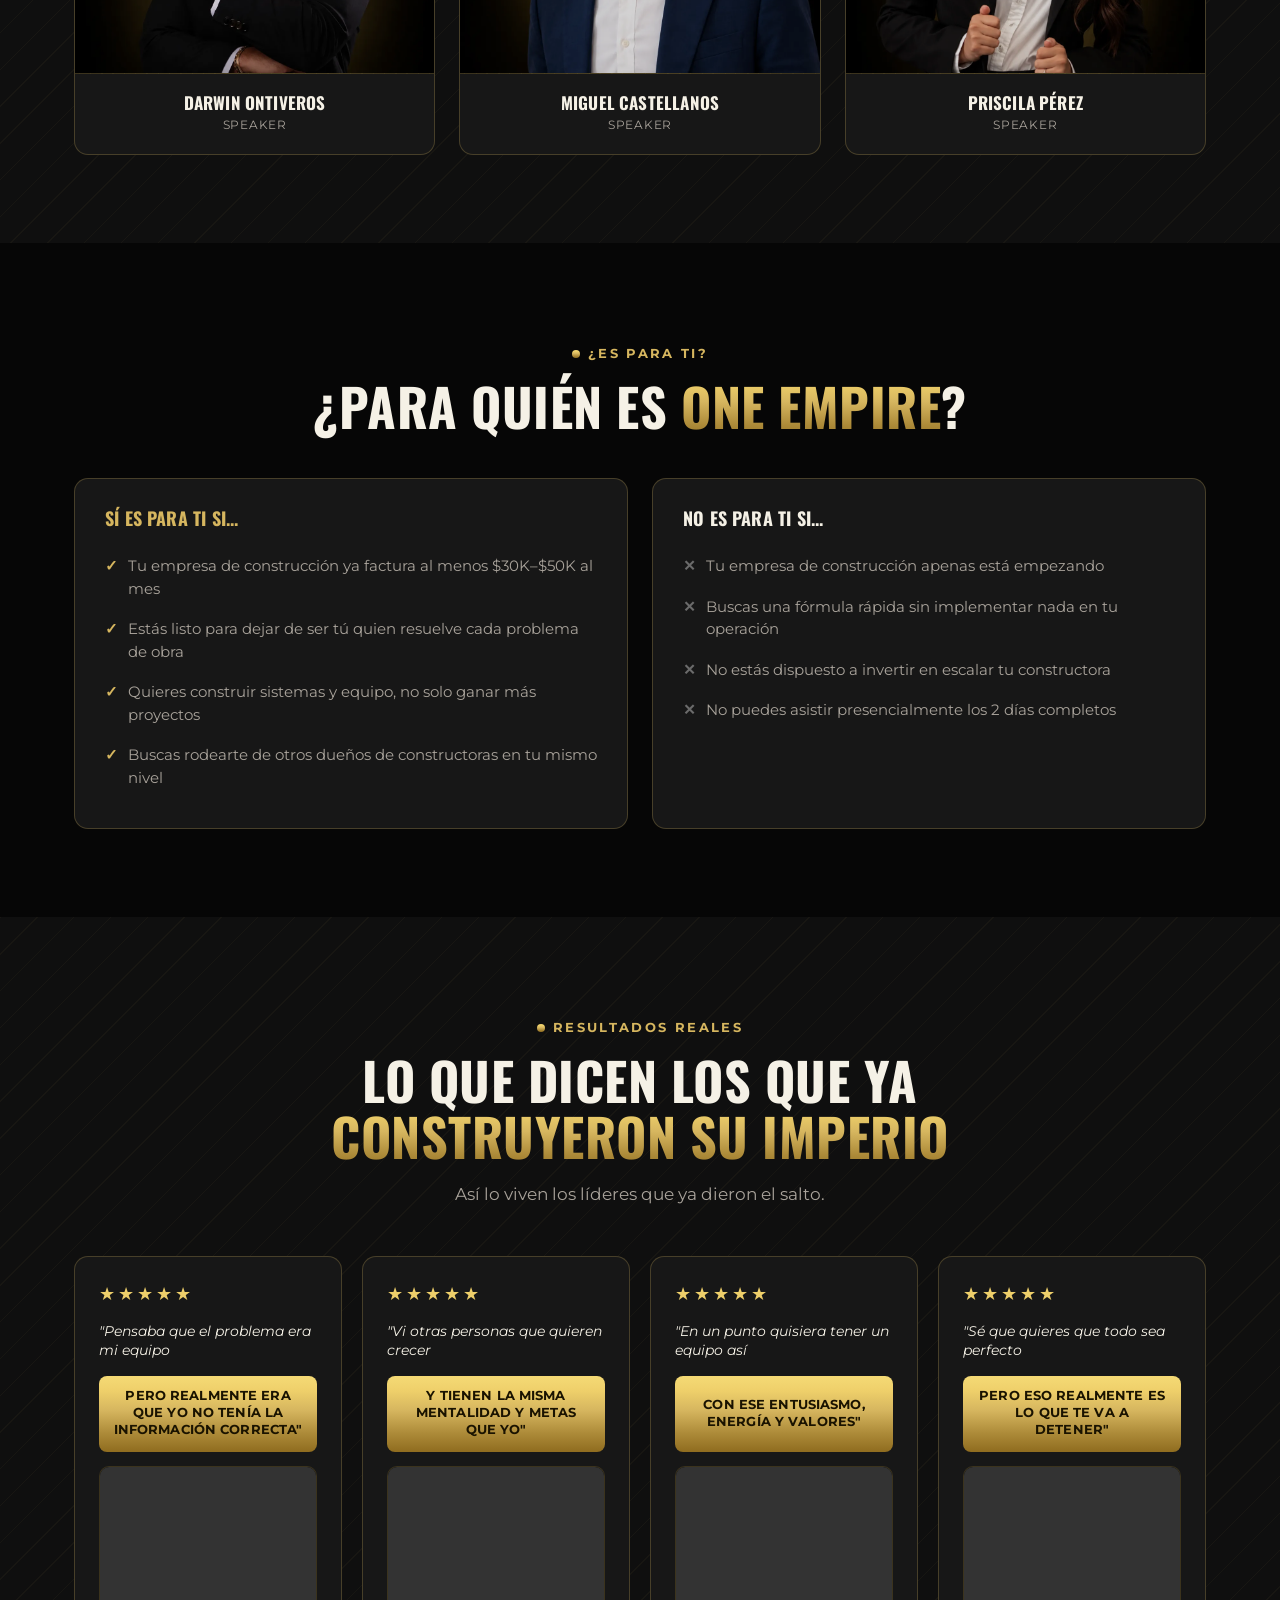
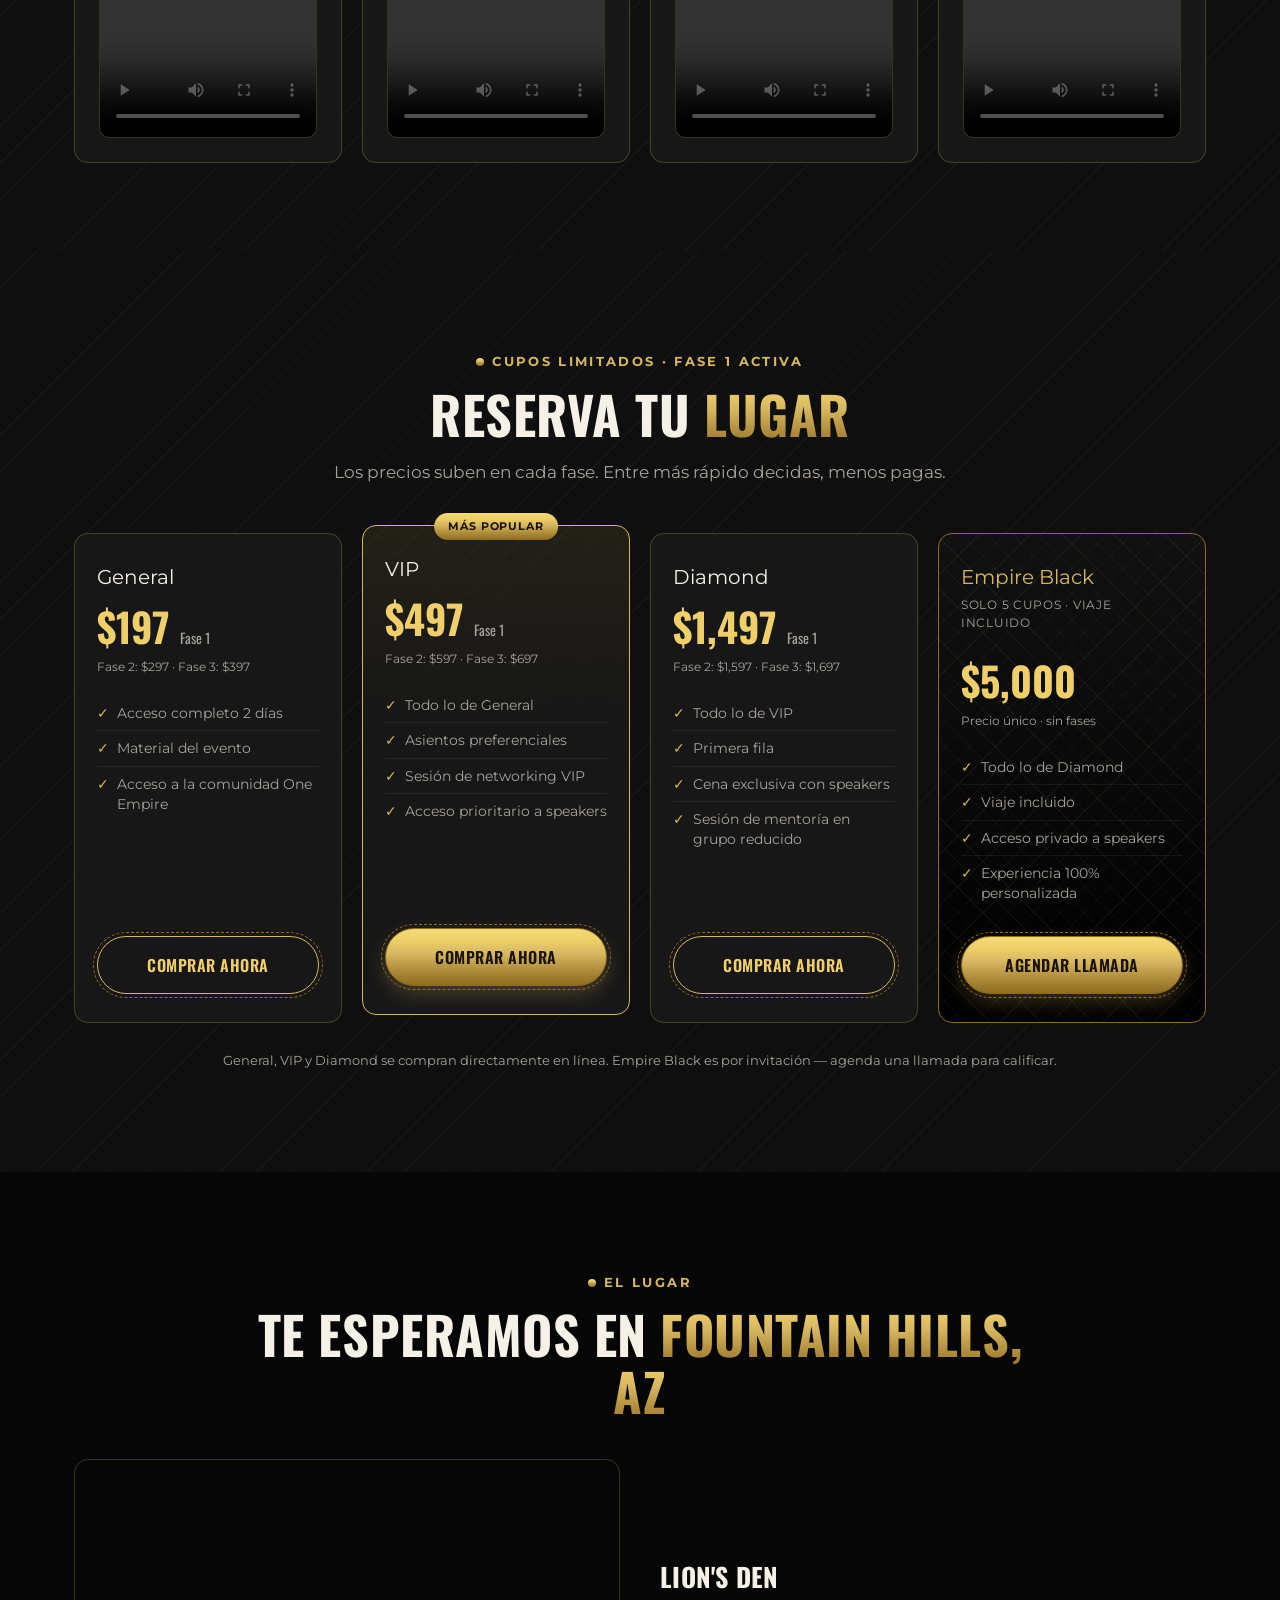
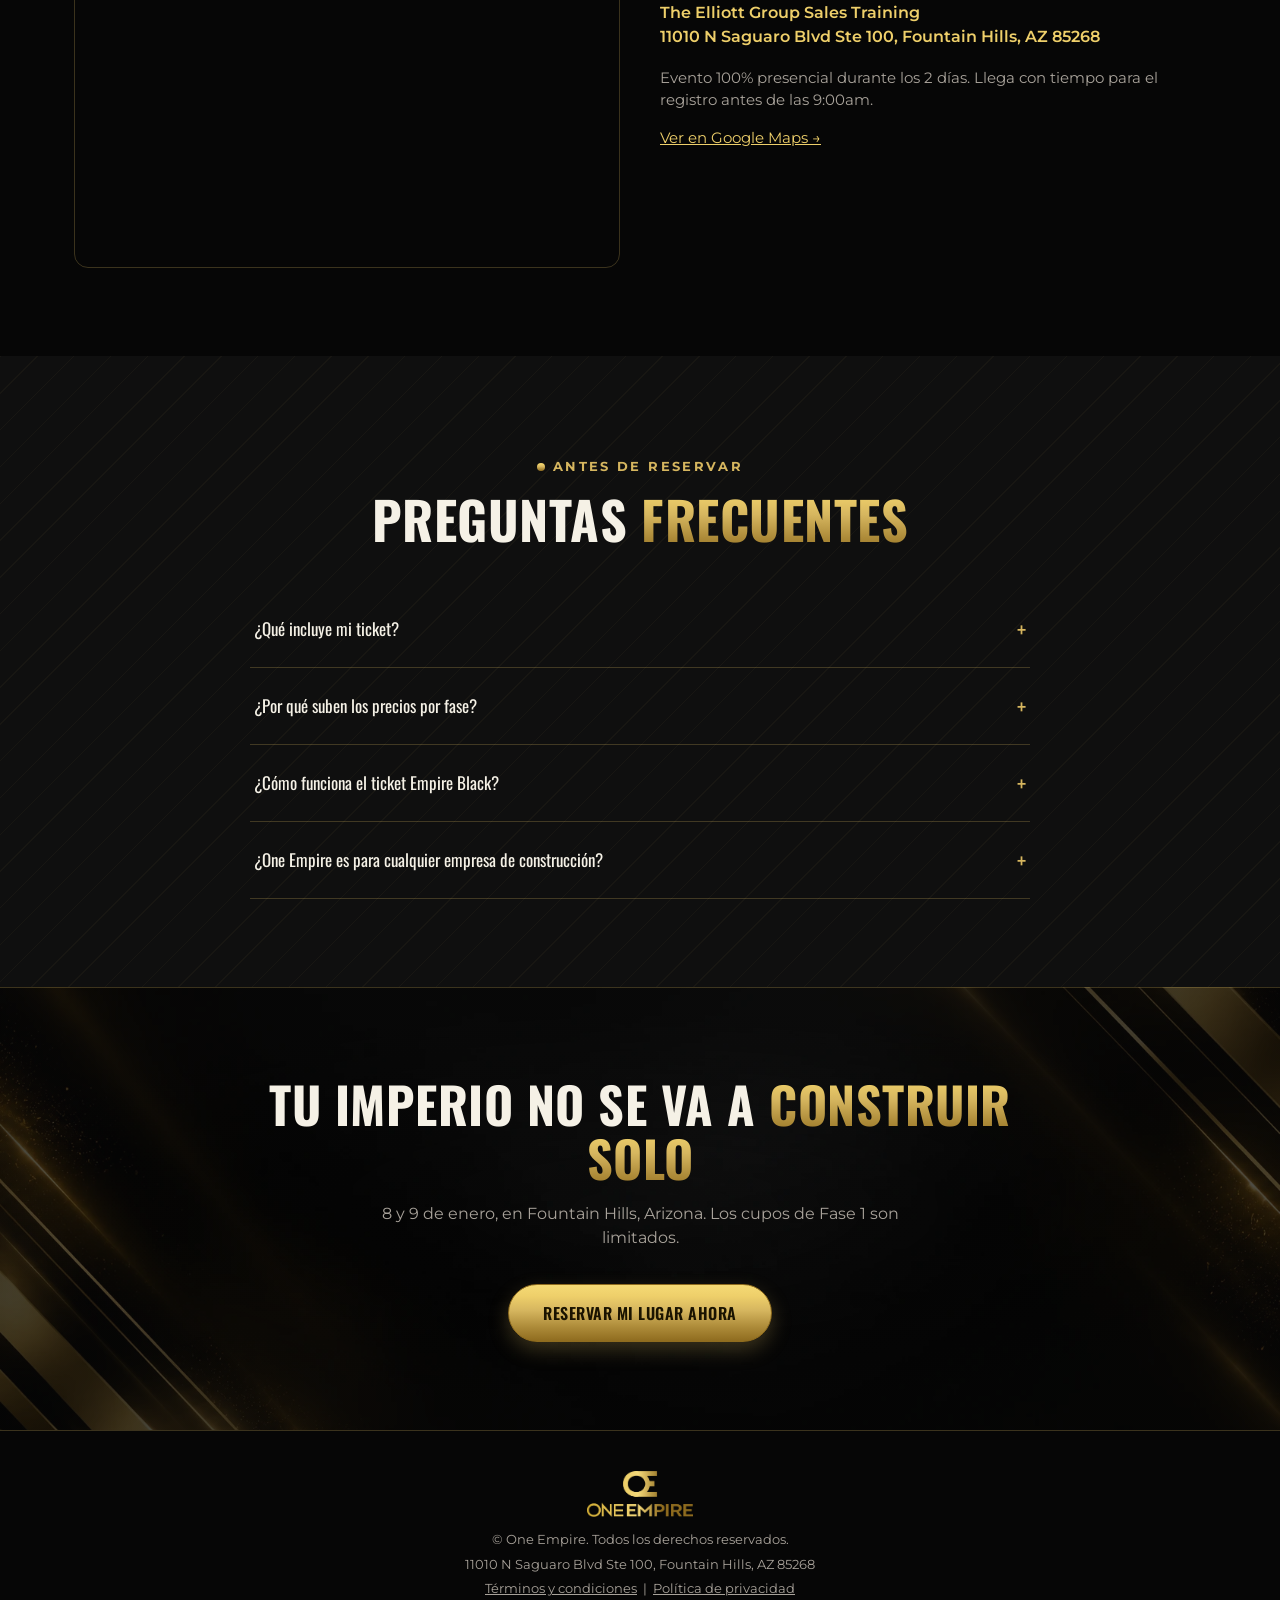
==== commit 70af9061: "Replace Andy Elliott speaker photo in speakers grid" ====
--- a/one-empire/one-empire-ghl.html
+++ b/one-empire/one-empire-ghl.html
@@ -1202,7 +1202,7 @@
         <span class="role">Speaker</span>
       </div>
       <div class="speaker-card">
-        <div class="speaker-photo"><img src="[data-uri]" alt="Andy Elliott" class="speaker-photo-img"></div>
+        <div class="speaker-photo"><img src="[data-uri]" alt="Andy Elliott" class="speaker-photo-img"></div>
         <h4>Andy Elliott</h4>
         <span class="role">Speaker</span>
       </div>
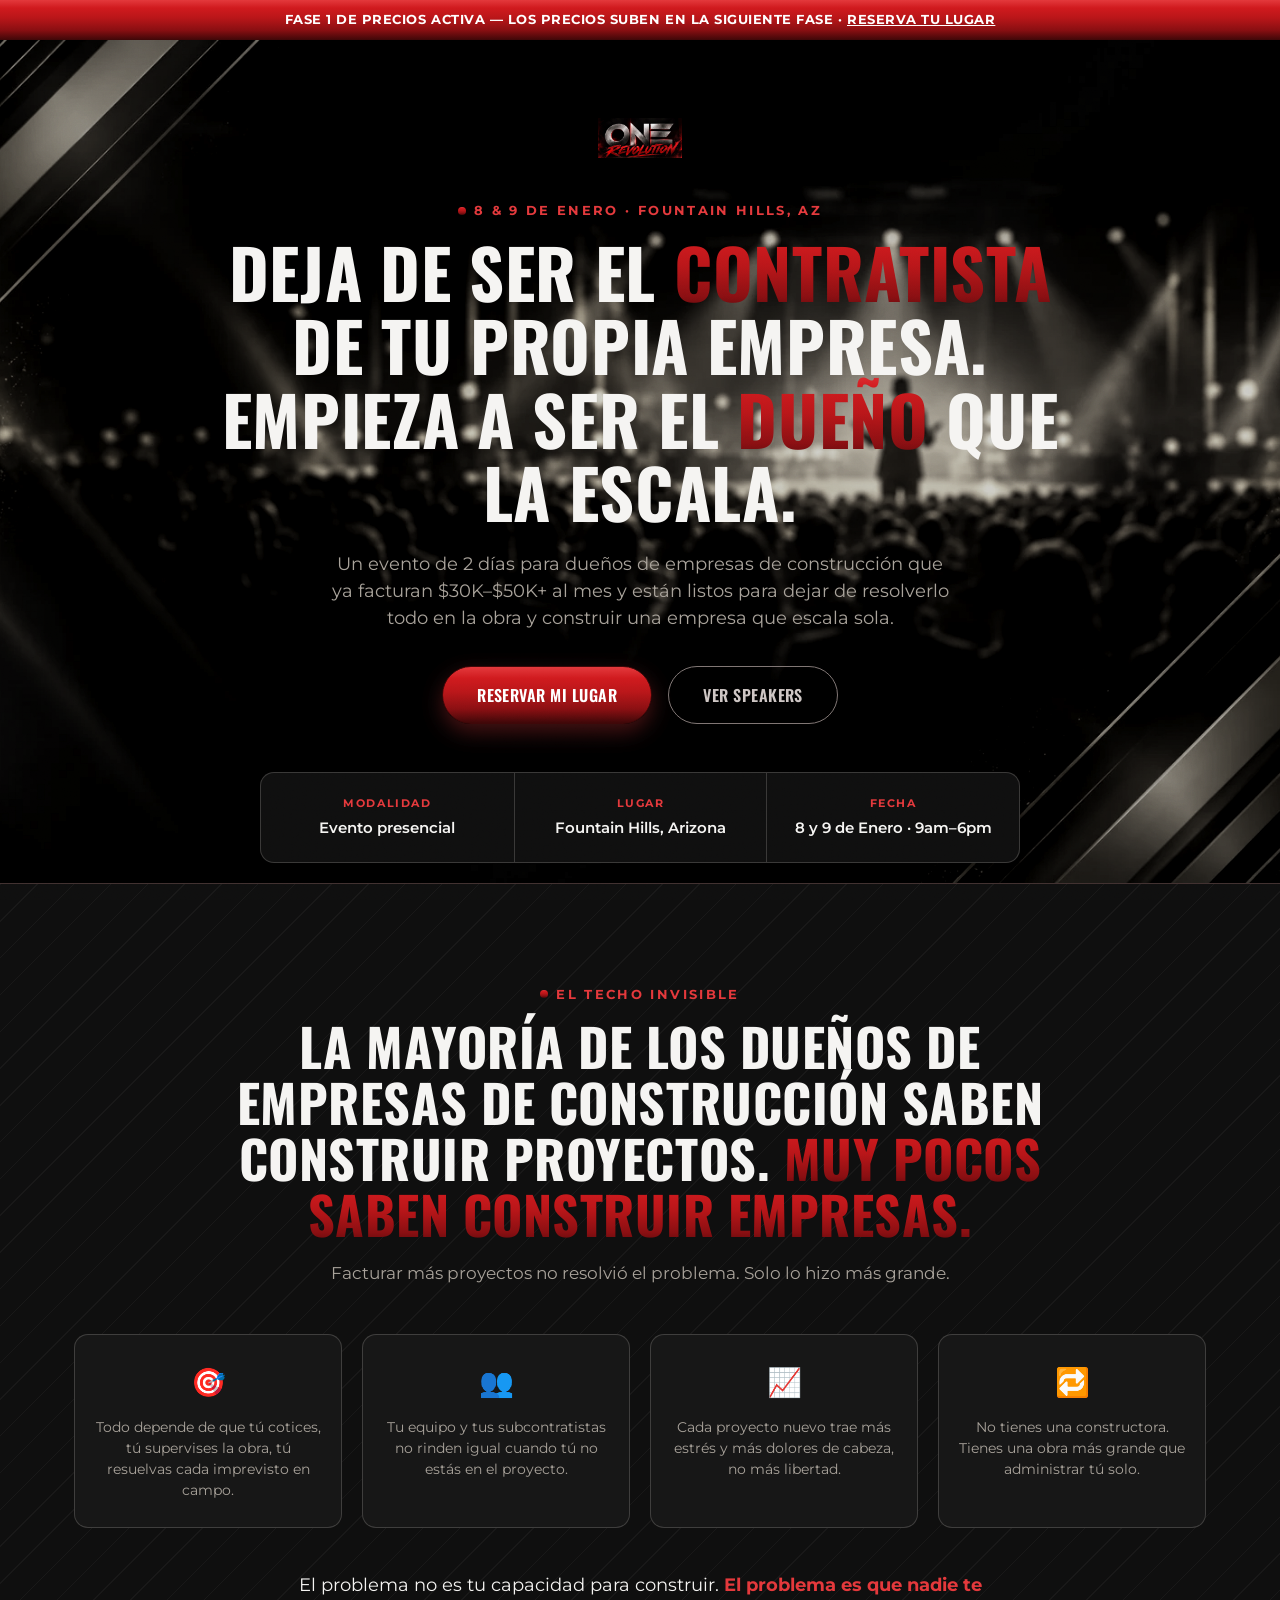
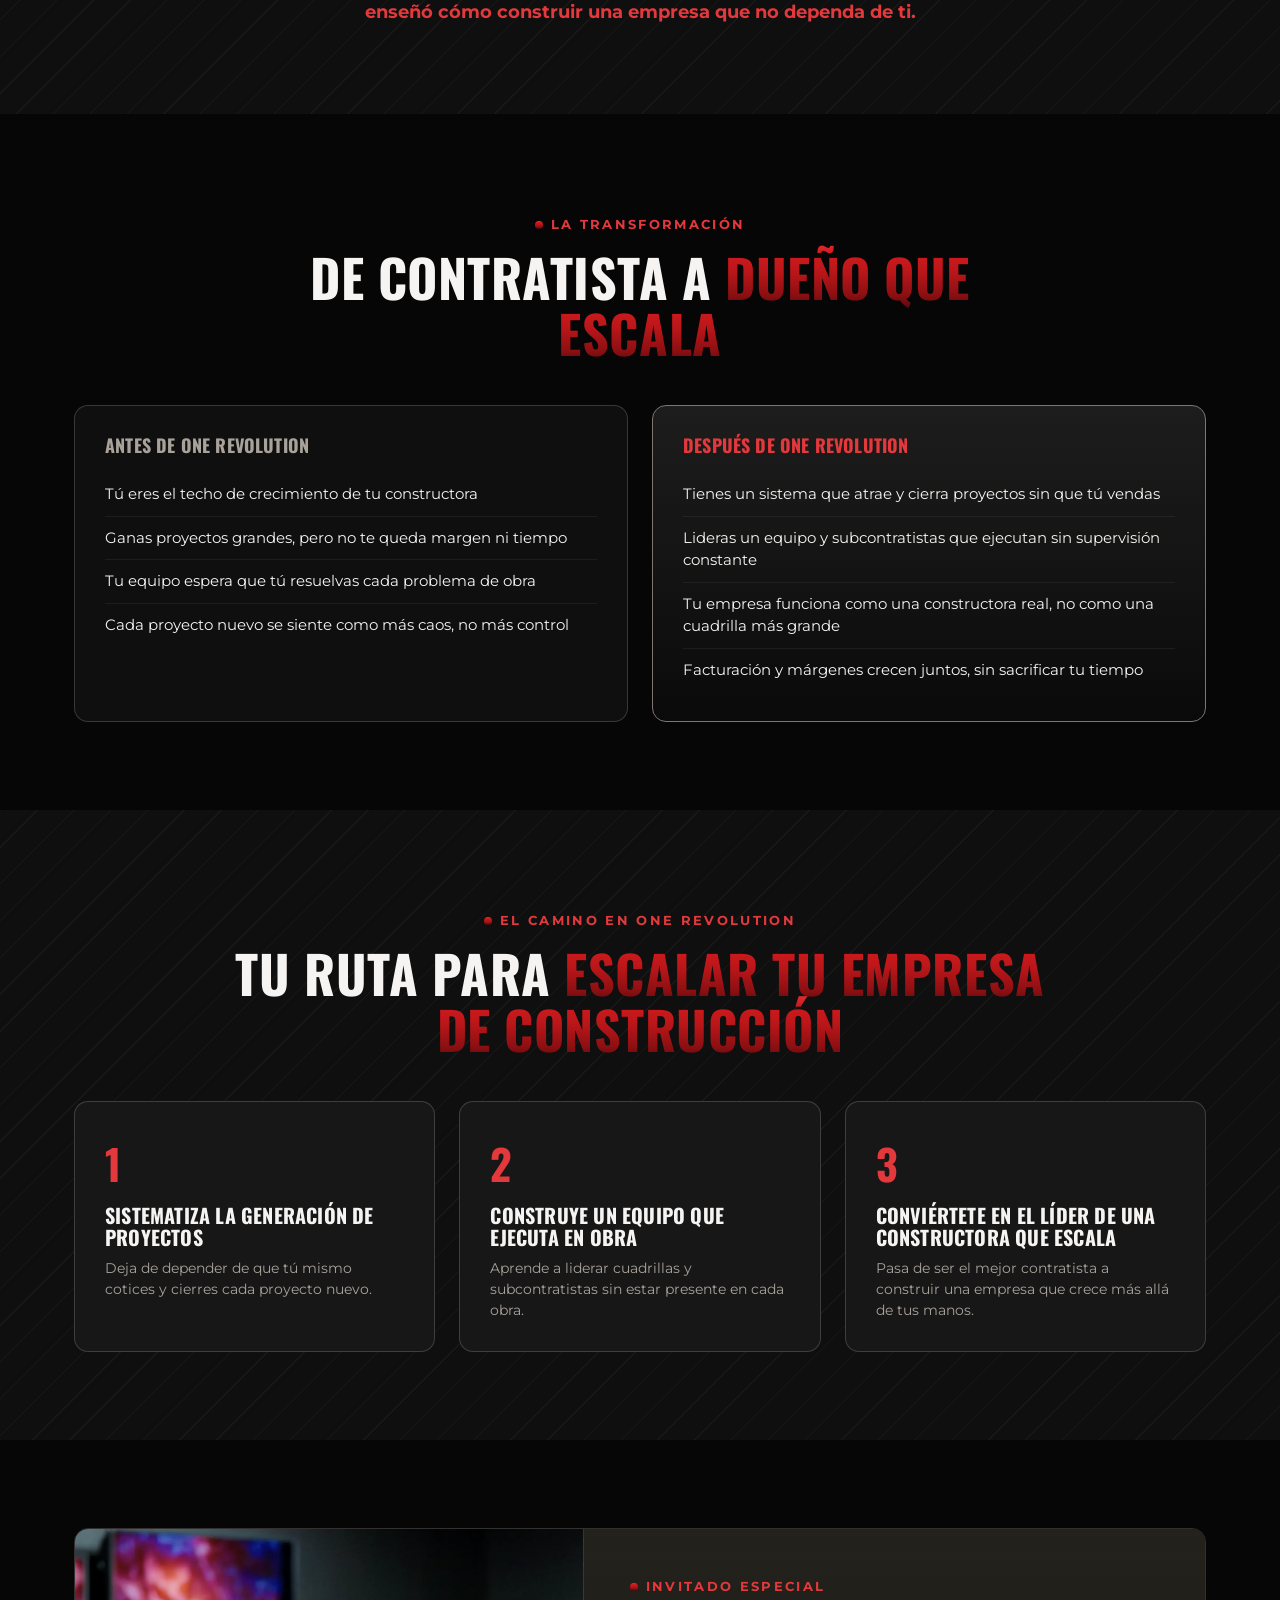
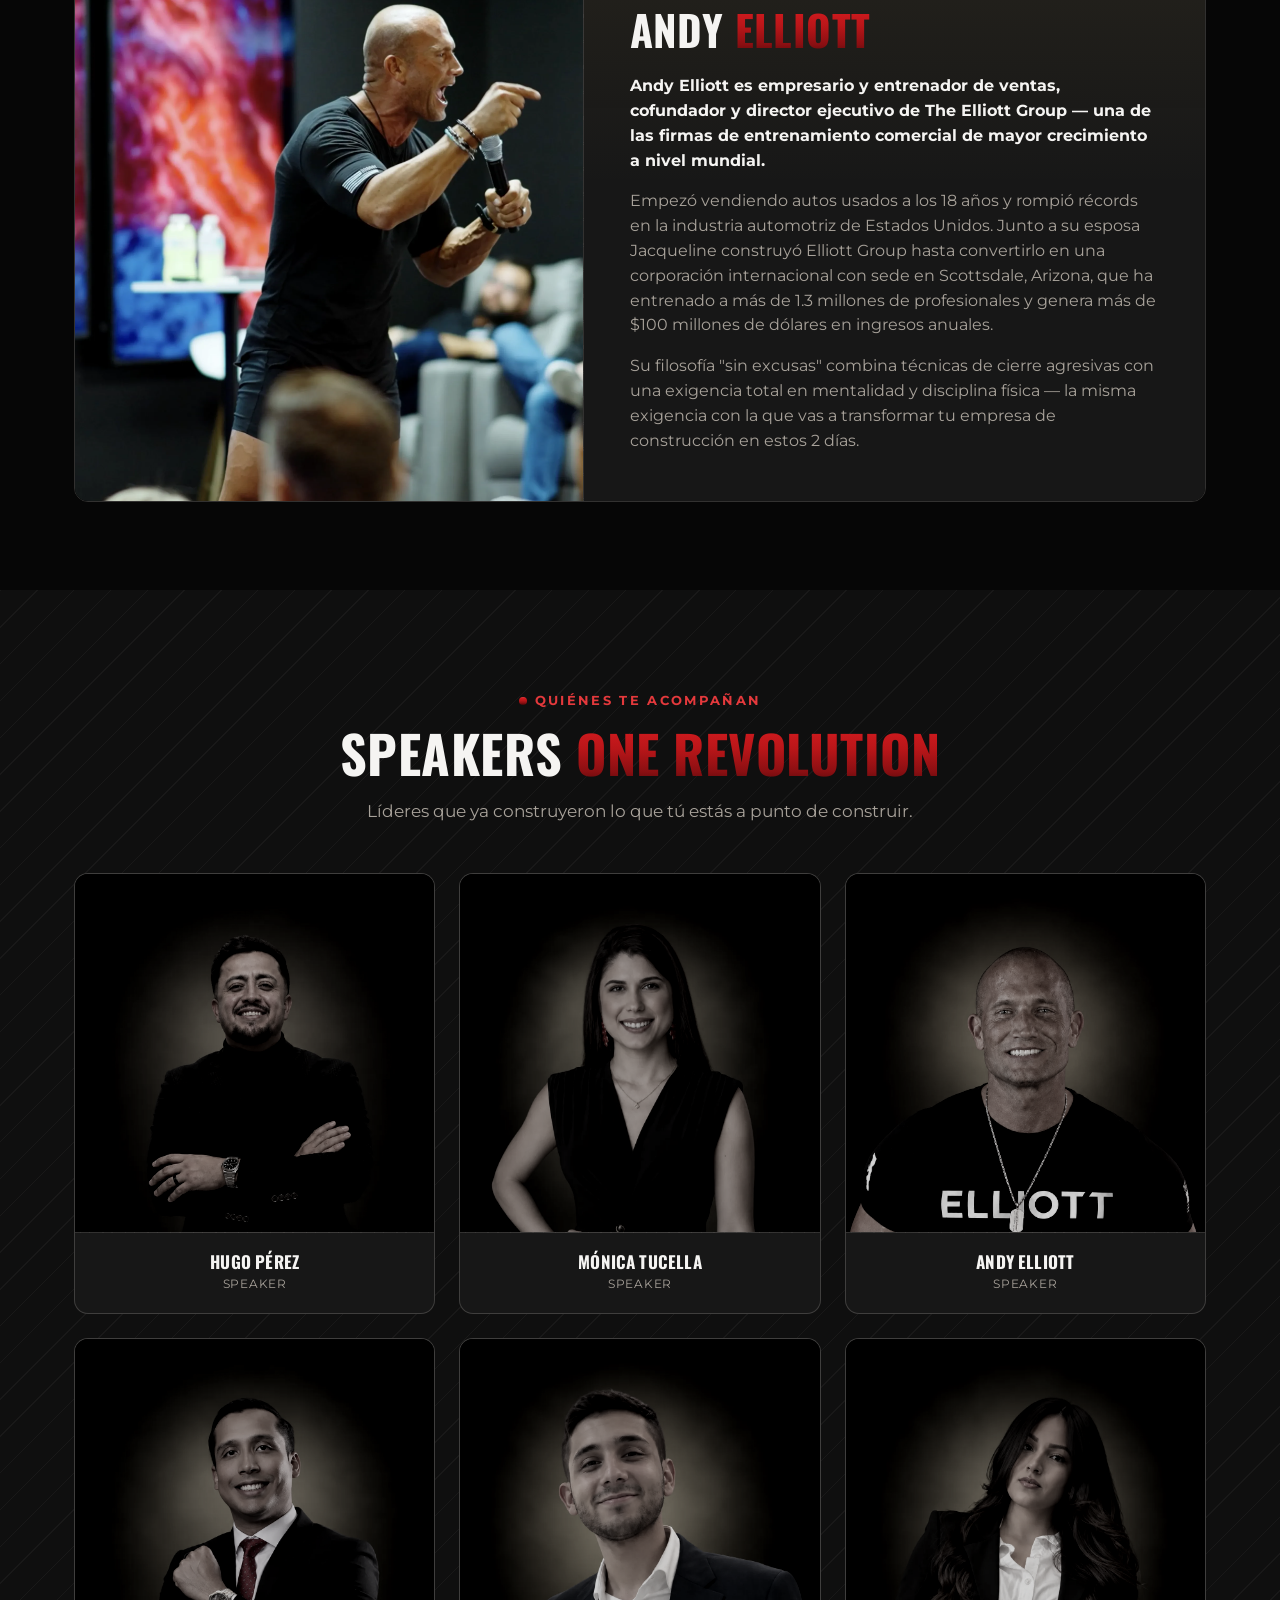
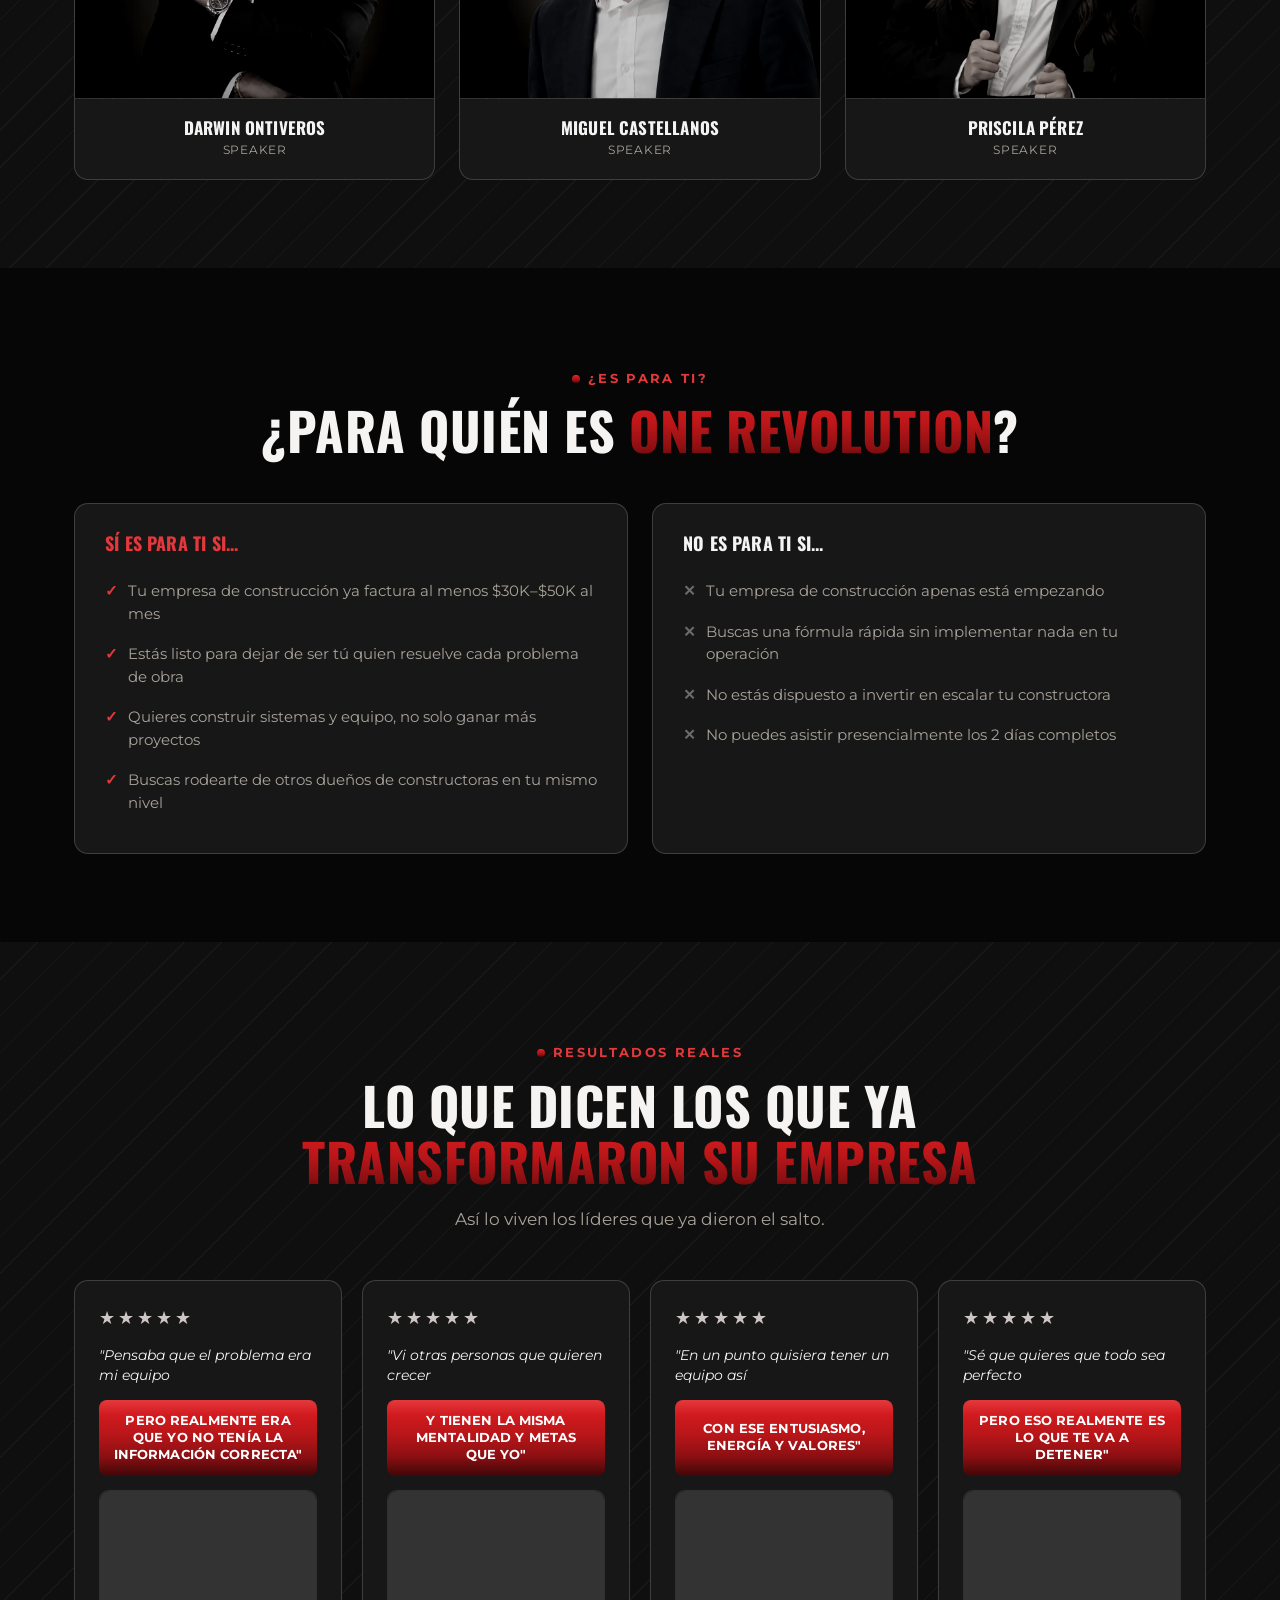
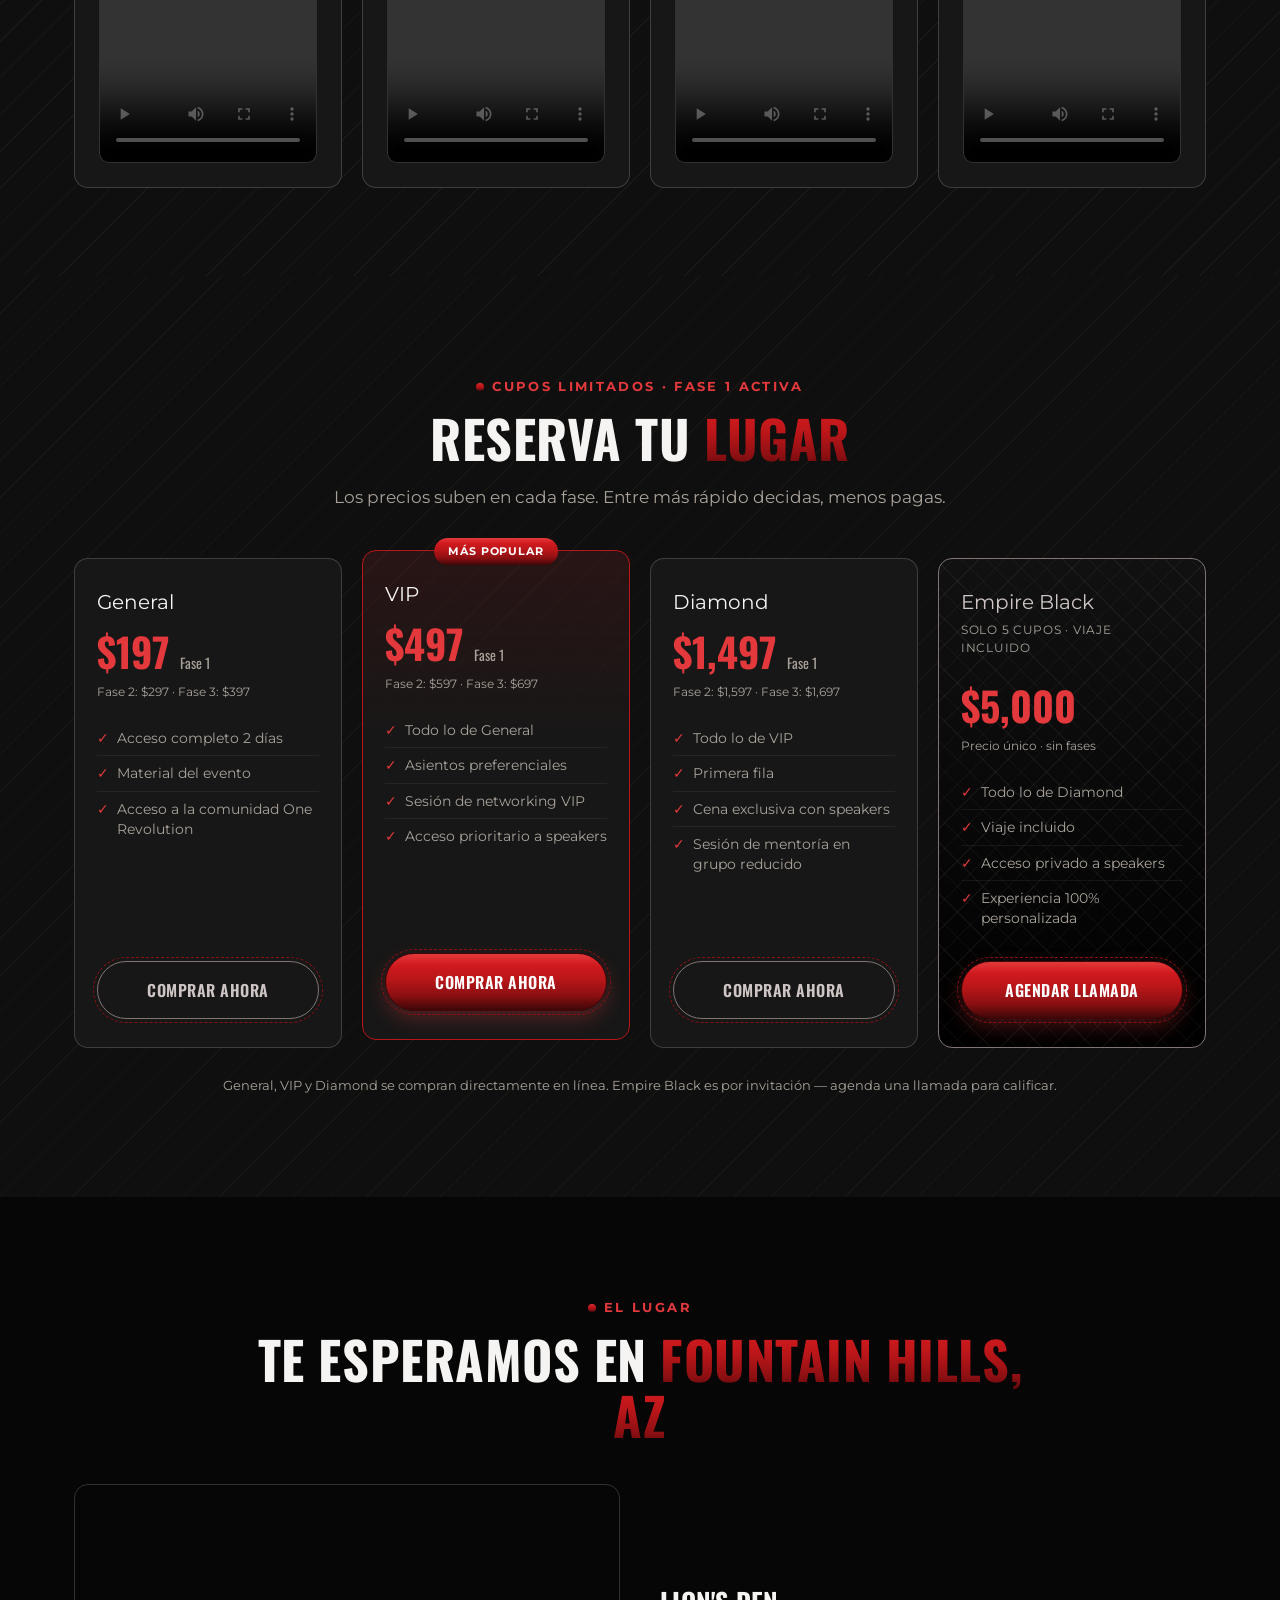
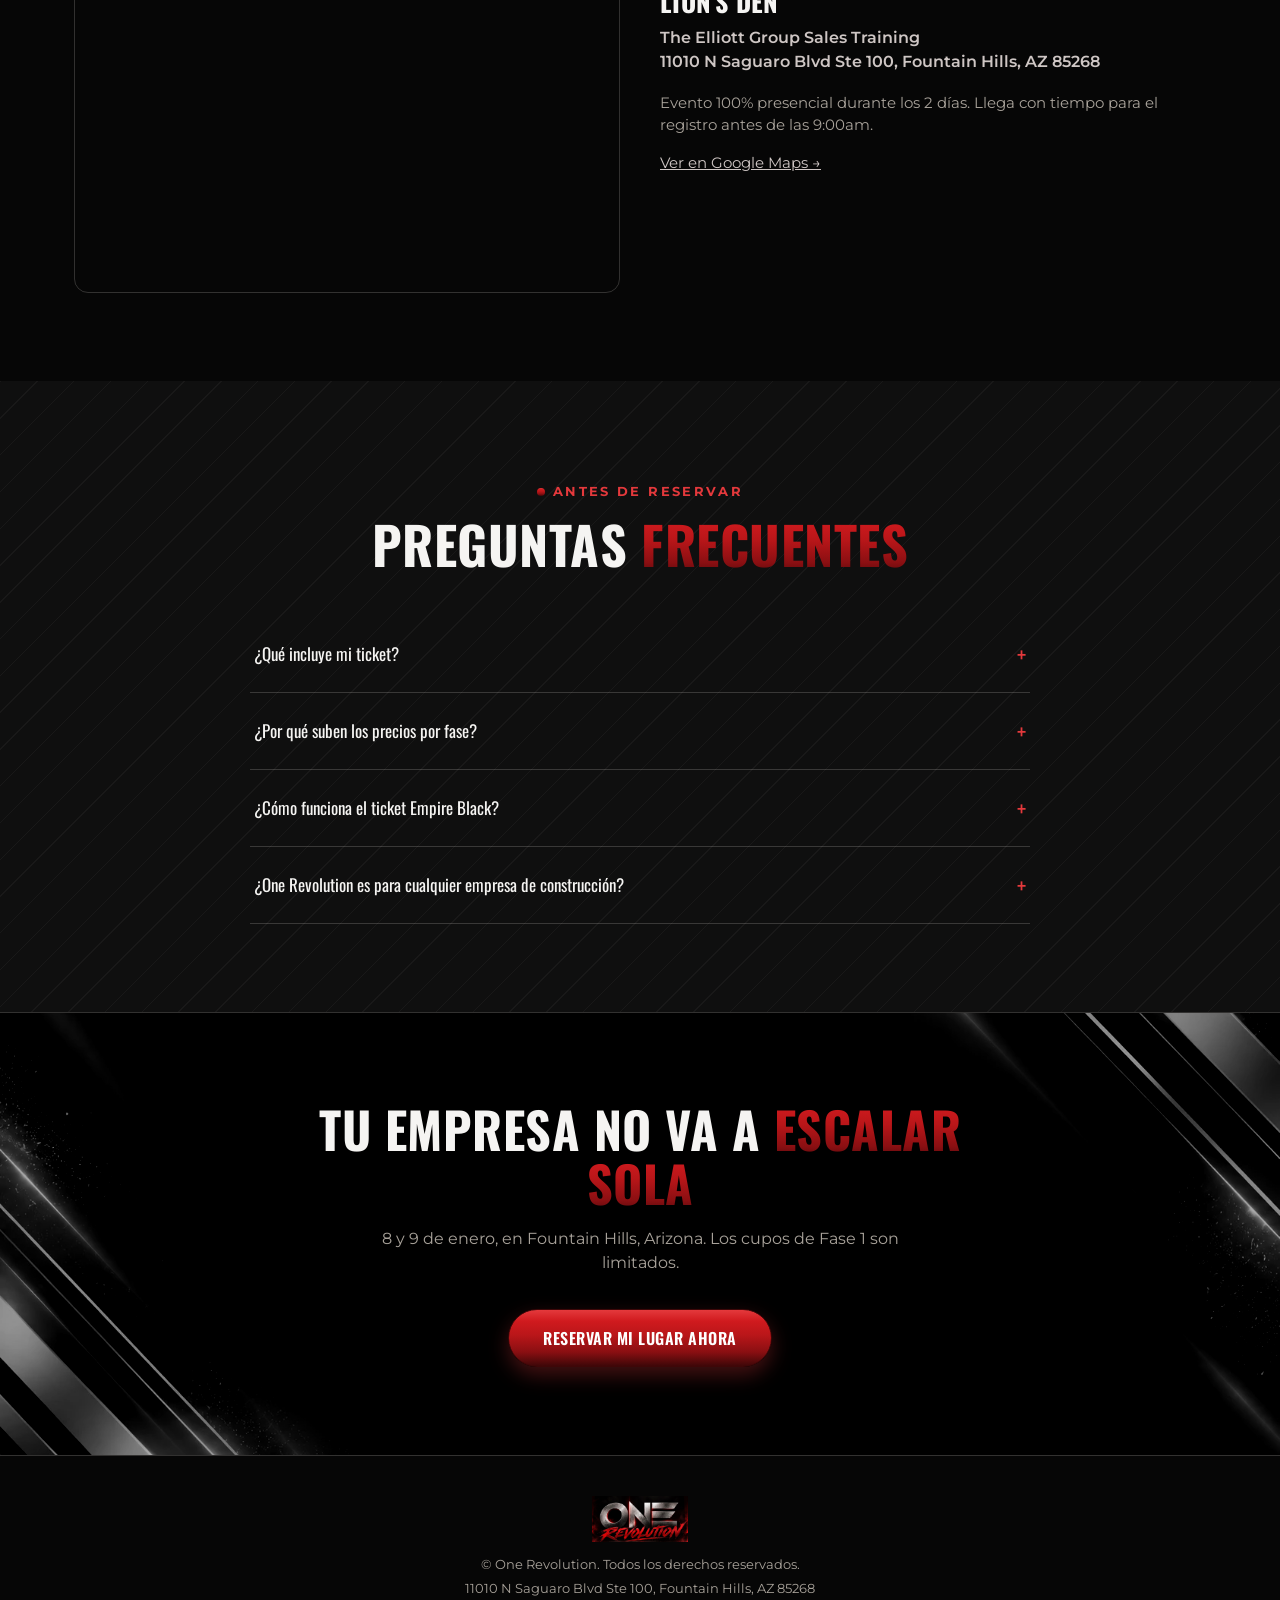
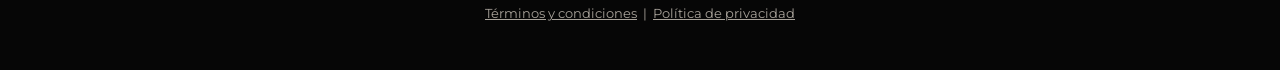
==== commit b6cb9ad9: "Rebrand site from One Empire (gold/black) to One Revolution (silver/red/black) - Swap logo to the ne" ====
--- a/one-empire/one-empire-ghl.html
+++ b/one-empire/one-empire-ghl.html
@@ -2,34 +2,41 @@
 <html lang="es">
 <head>
 <meta charset="utf-8">
-<title>One Empire | 8-9 de Enero, Fountain Hills AZ</title>
-<meta name="description" content="One Empire: el evento para dueños de empresas de construcción que ya facturan y están listos para construir un imperio. 8 y 9 de enero en Fountain Hills, Arizona.">
+<title>One Revolution | 8-9 de Enero, Fountain Hills AZ</title>
+<meta name="description" content="One Revolution: el evento para dueños de empresas de construcción que ya facturan y están listos para escalar su empresa. 8 y 9 de enero en Fountain Hills, Arizona.">
 <meta name="viewport" content="width=device-width, initial-scale=1">
 <link rel="preconnect" href="https://fonts.googleapis.com">
 <link rel="preconnect" href="https://fonts.gstatic.com" crossorigin>
 <link href="https://fonts.googleapis.com/css2?family=Oswald:wght@500;600;700&family=Montserrat:wght@400;500;600;700&display=swap" rel="stylesheet">
 <style>
 /* ==========================================================================
-   ONE EMPIRE — Landing page styles
-   Identidad: negro + dorado
+   ONE REVOLUTION — Landing page styles
+   Identidad: negro + plateado + rojo (muestreado del logo One Revolution)
    ========================================================================== */
 
 :root {
-  /* Dorado tomado directamente del logo One Empire (muestreado del archivo) */
   --black: #060606;
   --black-2: #0f0f0f;
   --black-3: #171717;
-  --gold-lightest: #f5da75;
-  --gold-light: #eecf6a;
-  --gold: #d6b65f;
-  --gold-mid: #ad8b39;
-  --gold-dark: #8f6c1f;
-  --white: #f5f1e6;
+  /* Rojo — acento principal / energía / CTAs */
+  --red-lightest: #e4393c;
+  --red-light: #d01a1e;
+  --red: #b91619;
+  --red-mid: #8a0f12;
+  --red-dark: #3e0708;
+  /* Plateado — estructura / detalle metálico premium */
+  --silver-lightest: #f1eeee;
+  --silver-light: #cec6c4;
+  --silver: #9b918f;
+  --silver-mid: #7f7573;
+  --silver-dark: #433d3b;
+  --white: #f5f4f2;
   --gray: #a8a29a;
-  --border: rgba(214, 182, 95, 0.25);
+  --border: rgba(206, 198, 196, 0.22);
   --radius: 14px;
   --max-width: 1180px;
-  --gold-gradient: linear-gradient(180deg, #f5da75 0%, #eecf6a 20%, #d6b65f 45%, #ad8b39 75%, #8f6c1f 100%);
+  --red-gradient: linear-gradient(180deg, #e4393c 0%, #d01a1e 20%, #b91619 45%, #8a0f12 75%, #3e0708 100%);
+  --silver-gradient: linear-gradient(180deg, #f1eeee 0%, #cec6c4 30%, #9b918f 60%, #7f7573 80%, #433d3b 100%);
 }
 
 * {
@@ -65,14 +72,14 @@
 /* Textura de líneas diagonales finas, para secciones con fondo oscuro alterno */
 .texture-lines {
   background-image:
-    repeating-linear-gradient(135deg, rgba(214, 182, 95, 0.045) 0px, rgba(214, 182, 95, 0.045) 1px, transparent 1px, transparent 26px);
-}
-
-/* Patrón tipo rombo/faceta dorada, para superficies "premium" (ej. tarjeta Empire Black) */
+    repeating-linear-gradient(135deg, rgba(206, 198, 196, 0.05) 0px, rgba(206, 198, 196, 0.05) 1px, transparent 1px, transparent 26px);
+}
+
+/* Patrón tipo rombo/faceta plateada, para superficies "premium" (ej. tarjeta Empire Black) */
 .texture-facets {
   background-image:
-    repeating-linear-gradient(45deg, rgba(214, 182, 95, 0.06) 0 1px, transparent 1px 18px),
-    repeating-linear-gradient(-45deg, rgba(214, 182, 95, 0.06) 0 1px, transparent 1px 18px);
+    repeating-linear-gradient(45deg, rgba(206, 198, 196, 0.06) 0 1px, transparent 1px 18px),
+    repeating-linear-gradient(-45deg, rgba(206, 198, 196, 0.06) 0 1px, transparent 1px 18px);
 }
 
 img {
@@ -112,7 +119,7 @@
   font-weight: 700;
   letter-spacing: 0.18em;
   text-transform: uppercase;
-  color: var(--gold);
+  color: var(--red-lightest);
   margin-bottom: 14px;
 }
 
@@ -121,11 +128,11 @@
   width: 8px;
   height: 8px;
   border-radius: 50%;
-  background: var(--gold-gradient);
-}
-
-.gold {
-  background: var(--gold-gradient);
+  background: var(--red-gradient);
+}
+
+.accent {
+  background: var(--red-gradient);
   -webkit-background-clip: text;
   background-clip: text;
   color: transparent;
@@ -166,26 +173,26 @@
   transition: transform 0.15s ease, box-shadow 0.15s ease;
 }
 
-.btn-gold {
-  background: var(--gold-gradient);
-  color: #1a1300;
-  border-color: #8f6c1f;
-  box-shadow: 0 8px 20px rgba(214, 182, 95, 0.25);
-}
-
-.btn-gold:hover {
+.btn-red {
+  background: var(--red-gradient);
+  color: #fff;
+  border-color: var(--red-dark);
+  box-shadow: 0 8px 20px rgba(228, 57, 60, 0.3);
+}
+
+.btn-red:hover {
   transform: translateY(-2px);
-  box-shadow: 0 14px 28px rgba(214, 182, 95, 0.35);
+  box-shadow: 0 14px 28px rgba(228, 57, 60, 0.4);
 }
 
 .btn-outline {
   background: transparent;
-  color: var(--gold-light);
-  border-color: var(--gold);
+  color: var(--silver-light);
+  border-color: var(--silver-mid);
 }
 
 .btn-outline:hover {
-  background: rgba(214, 182, 95, 0.08);
+  background: rgba(206, 198, 196, 0.08);
 }
 
 .btn-block {
@@ -199,8 +206,8 @@
   left: 0;
   right: 0;
   z-index: 999;
-  background: var(--gold-gradient);
-  color: #1a1300;
+  background: var(--red-gradient);
+  color: #fff;
   font-weight: 700;
   font-size: 13px;
   letter-spacing: 0.04em;
@@ -221,10 +228,17 @@
   padding-top: 56px;
   position: relative;
   overflow: hidden;
-  background:
-    linear-gradient(180deg, rgba(6, 6, 6, 0.6) 0%, rgba(6, 6, 6, 0.55) 45%, var(--black) 100%),
-    url("[data-uri]") center 35% / cover no-repeat;
+  background: linear-gradient(180deg, rgba(40, 6, 7, 0.55) 0%, rgba(6, 6, 6, 0.6) 45%, var(--black) 100%);
   border-bottom: 1px solid var(--border);
+}
+
+.hero::before {
+  content: "";
+  position: absolute;
+  inset: 0;
+  z-index: 0;
+  background: url("[data-uri]") center 35% / cover no-repeat;
+  filter: grayscale(0.85) brightness(0.8) contrast(1.1);
 }
 
 .logo,
@@ -300,7 +314,7 @@
   font-size: 11px;
   letter-spacing: 0.14em;
   text-transform: uppercase;
-  color: var(--gold);
+  color: var(--red-lightest);
   font-weight: 700;
   margin-bottom: 6px;
 }
@@ -313,7 +327,7 @@
 /* ---------- Pain / problem ---------- */
 .pain {
   background-color: var(--black-2);
-  background-image: repeating-linear-gradient(135deg, rgba(214, 182, 95, 0.045) 0px, rgba(214, 182, 95, 0.045) 1px, transparent 1px, transparent 26px);
+  background-image: repeating-linear-gradient(135deg, rgba(206, 198, 196, 0.05) 0px, rgba(206, 198, 196, 0.05) 1px, transparent 1px, transparent 26px);
 }
 
 .pain-grid {
@@ -350,7 +364,7 @@
 }
 
 .pain-closer strong {
-  color: var(--gold-light);
+  color: var(--red-lightest);
 }
 
 /* ---------- Before / after ---------- */
@@ -372,8 +386,8 @@
 }
 
 .compare-card.after {
-  background: linear-gradient(180deg, rgba(214, 182, 95, 0.12), rgba(214, 182, 95, 0.02));
-  border-color: var(--gold);
+  background: linear-gradient(180deg, rgba(206, 198, 196, 0.12), rgba(206, 198, 196, 0.02));
+  border-color: var(--silver-mid);
 }
 
 .compare-card h4 {
@@ -386,7 +400,7 @@
 }
 
 .compare-card.after h4 {
-  color: var(--gold);
+  color: var(--red-lightest);
 }
 
 .compare-card ul {
@@ -426,7 +440,7 @@
   font-family: "Oswald", Arial, sans-serif;
   font-size: 42px;
   font-weight: 700;
-  color: var(--gold);
+  color: var(--red-lightest);
   margin-bottom: 10px;
 }
 
@@ -444,7 +458,7 @@
 /* ---------- Speakers ---------- */
 .speakers {
   background-color: var(--black-2);
-  background-image: repeating-linear-gradient(135deg, rgba(214, 182, 95, 0.045) 0px, rgba(214, 182, 95, 0.045) 1px, transparent 1px, transparent 26px);
+  background-image: repeating-linear-gradient(135deg, rgba(206, 198, 196, 0.05) 0px, rgba(206, 198, 196, 0.05) 1px, transparent 1px, transparent 26px);
 }
 
 .speakers-grid {
@@ -467,14 +481,14 @@
   position: relative;
   overflow: hidden;
   background:
-    radial-gradient(circle at 50% 30%, rgba(214, 182, 95, 0.25), transparent 60%),
-    repeating-linear-gradient(45deg, rgba(214, 182, 95, 0.05) 0 1px, transparent 1px 16px),
-    repeating-linear-gradient(-45deg, rgba(214, 182, 95, 0.05) 0 1px, transparent 1px 16px),
+    radial-gradient(circle at 50% 30%, rgba(206, 198, 196, 0.22), transparent 60%),
+    repeating-linear-gradient(45deg, rgba(206, 198, 196, 0.05) 0 1px, transparent 1px 16px),
+    repeating-linear-gradient(-45deg, rgba(206, 198, 196, 0.05) 0 1px, transparent 1px 16px),
     var(--black);
   display: flex;
   align-items: center;
   justify-content: center;
-  color: var(--gold-dark);
+  color: var(--silver-dark);
   font-size: 13px;
   letter-spacing: 0.06em;
   text-transform: uppercase;
@@ -486,7 +500,7 @@
   height: 100%;
   object-fit: cover;
   object-position: top center;
-  filter: brightness(0.88) saturate(0.92);
+  filter: grayscale(0.7) brightness(0.8) contrast(1.1) saturate(0.6);
 }
 
 .speaker-card h4 {
@@ -518,15 +532,15 @@
   display: flex;
   align-items: center;
   justify-content: center;
-  color: var(--gold-dark);
+  color: var(--silver-dark);
   font-size: 13px;
   letter-spacing: 0.06em;
   text-transform: uppercase;
   border-right: 1px solid var(--border);
   background:
-    radial-gradient(circle at 50% 20%, rgba(214, 182, 95, 0.28), transparent 60%),
-    repeating-linear-gradient(45deg, rgba(214, 182, 95, 0.06) 0 1px, transparent 1px 18px),
-    repeating-linear-gradient(-45deg, rgba(214, 182, 95, 0.06) 0 1px, transparent 1px 18px),
+    radial-gradient(circle at 50% 20%, rgba(206, 198, 196, 0.25), transparent 60%),
+    repeating-linear-gradient(45deg, rgba(206, 198, 196, 0.06) 0 1px, transparent 1px 18px),
+    repeating-linear-gradient(-45deg, rgba(206, 198, 196, 0.06) 0 1px, transparent 1px 18px),
     var(--black);
 }
 
@@ -609,7 +623,7 @@
 }
 
 .audience-card.yes h4 {
-  color: var(--gold);
+  color: var(--red-lightest);
 }
 
 .audience-card ul {
@@ -628,7 +642,7 @@
 
 .audience-card.yes li::before {
   content: "✓";
-  color: var(--gold);
+  color: var(--red-lightest);
   font-weight: 700;
 }
 
@@ -658,7 +672,7 @@
 }
 
 .testimonial-stars {
-  color: var(--gold-light);
+  color: var(--silver-light);
   font-size: 18px;
   letter-spacing: 3px;
 }
@@ -673,8 +687,8 @@
 }
 
 .testimonial-highlight {
-  background: var(--gold-gradient);
-  color: #1a1300;
+  background: var(--red-gradient);
+  color: #fff;
   font-weight: 700;
   font-size: 12.5px;
   text-transform: uppercase;
@@ -739,8 +753,8 @@
 }
 
 .tier-card.featured {
-  border-color: var(--gold);
-  background: linear-gradient(180deg, rgba(214, 182, 95, 0.1), var(--black-3) 40%);
+  border-color: var(--red);
+  background: linear-gradient(180deg, rgba(228, 57, 60, 0.12), var(--black-3) 40%);
   transform: translateY(-8px);
 }
 
@@ -749,8 +763,8 @@
   top: -13px;
   left: 50%;
   transform: translateX(-50%);
-  background: var(--gold-gradient);
-  color: #1a1300;
+  background: var(--red-gradient);
+  color: #fff;
   font-size: 11px;
   font-weight: 700;
   letter-spacing: 0.08em;
@@ -776,7 +790,7 @@
   font-family: "Oswald", Arial, sans-serif;
   font-size: 40px;
   font-weight: 700;
-  color: var(--gold-light);
+  color: var(--red-lightest);
   margin-bottom: 2px;
 }
 
@@ -814,20 +828,20 @@
 
 .tier-features li::before {
   content: "✓";
-  color: var(--gold);
+  color: var(--red-lightest);
   flex-shrink: 0;
 }
 
 .tier-card.black-tier {
   background-image:
-    repeating-linear-gradient(45deg, rgba(214, 182, 95, 0.06) 0 1px, transparent 1px 18px),
-    repeating-linear-gradient(-45deg, rgba(214, 182, 95, 0.06) 0 1px, transparent 1px 18px),
+    repeating-linear-gradient(45deg, rgba(206, 198, 196, 0.06) 0 1px, transparent 1px 18px),
+    repeating-linear-gradient(-45deg, rgba(206, 198, 196, 0.06) 0 1px, transparent 1px 18px),
     linear-gradient(180deg, #111 0%, #000 100%);
-  border-color: var(--gold-dark);
+  border-color: var(--silver-mid);
 }
 
 .tier-card.black-tier .tier-name {
-  color: var(--gold);
+  color: var(--silver-light);
 }
 
 .pricing-note {
@@ -865,7 +879,7 @@
 }
 
 .venue-info .address {
-  color: var(--gold-light);
+  color: var(--silver-light);
   font-weight: 600;
   margin-bottom: 18px;
 }
@@ -902,7 +916,7 @@
 }
 
 .faq-question .plus {
-  color: var(--gold);
+  color: var(--red-lightest);
   font-size: 22px;
   flex-shrink: 0;
   transition: transform 0.2s ease;
@@ -930,10 +944,17 @@
   text-align: center;
   position: relative;
   overflow: hidden;
-  background:
-    radial-gradient(ellipse 70% 60% at 50% 50%, rgba(6, 6, 6, 0.3), rgba(6, 6, 6, 0.75) 75%),
-    url("[data-uri]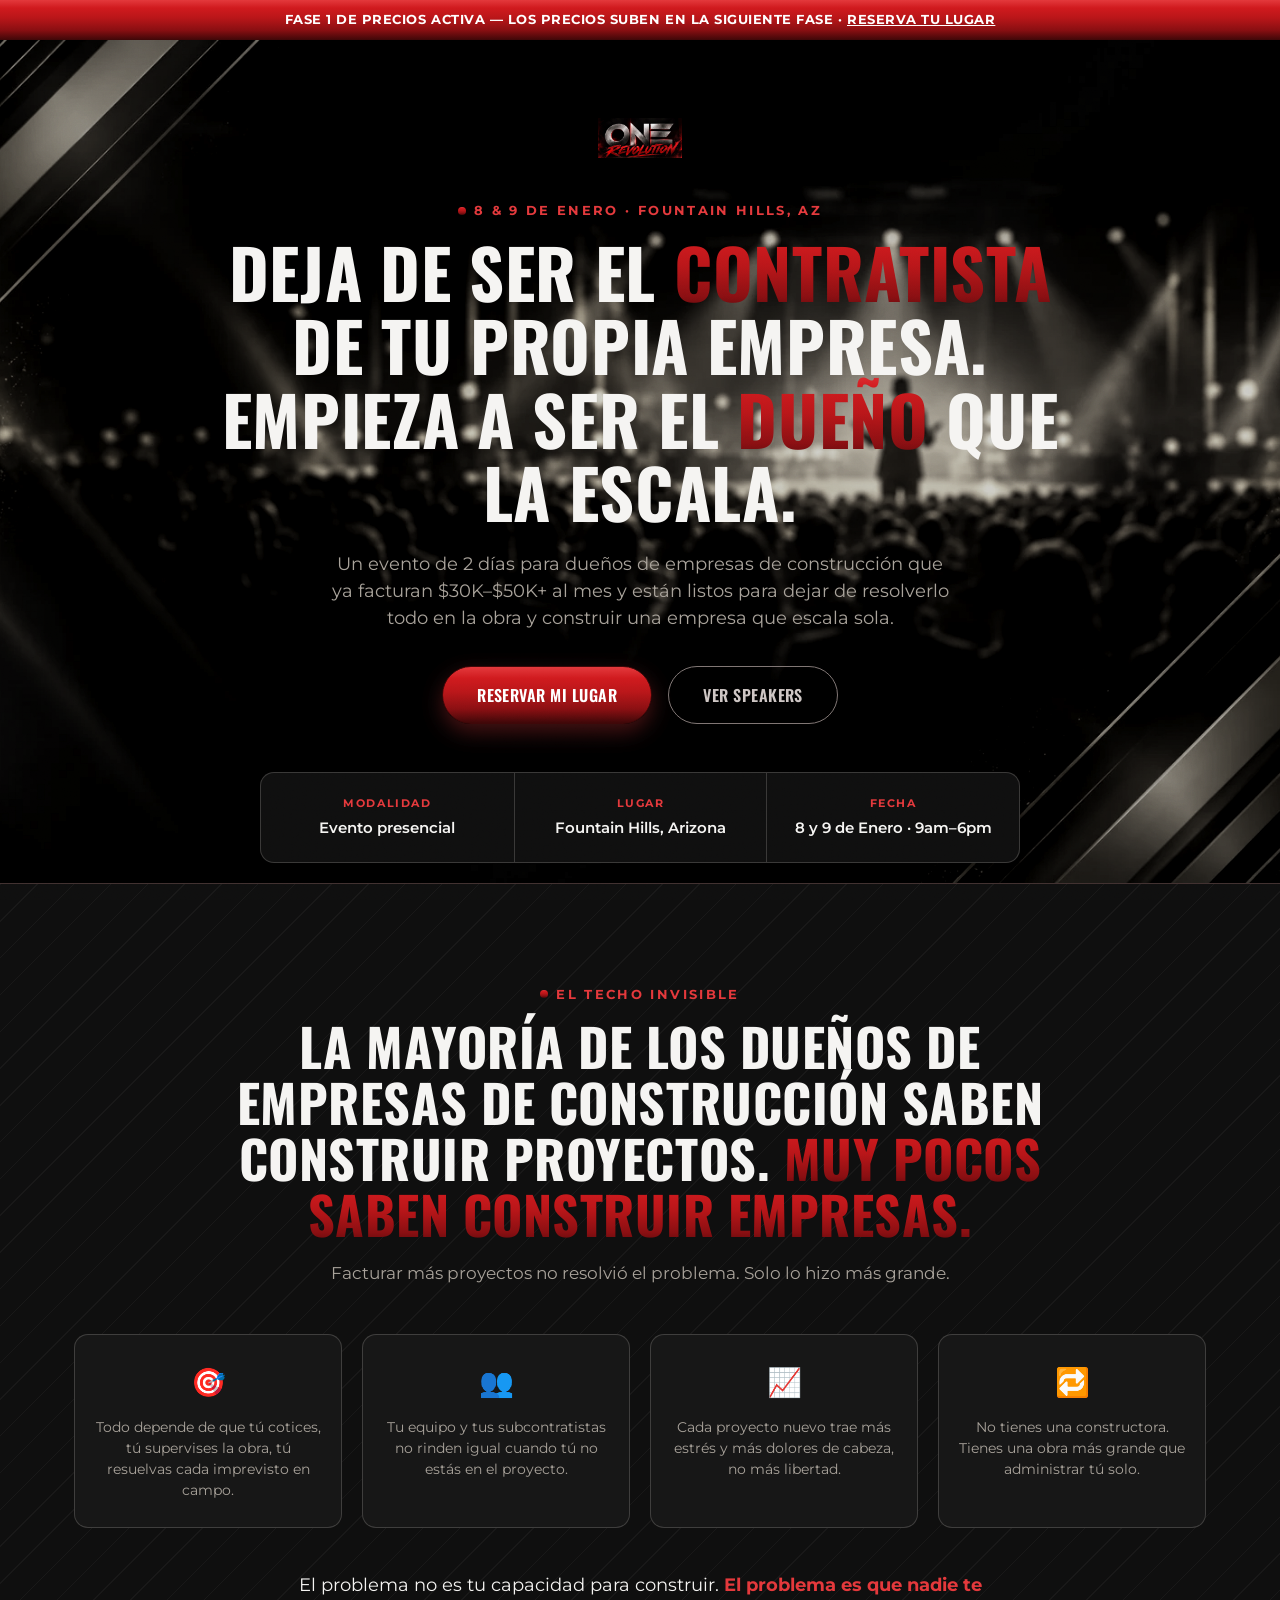
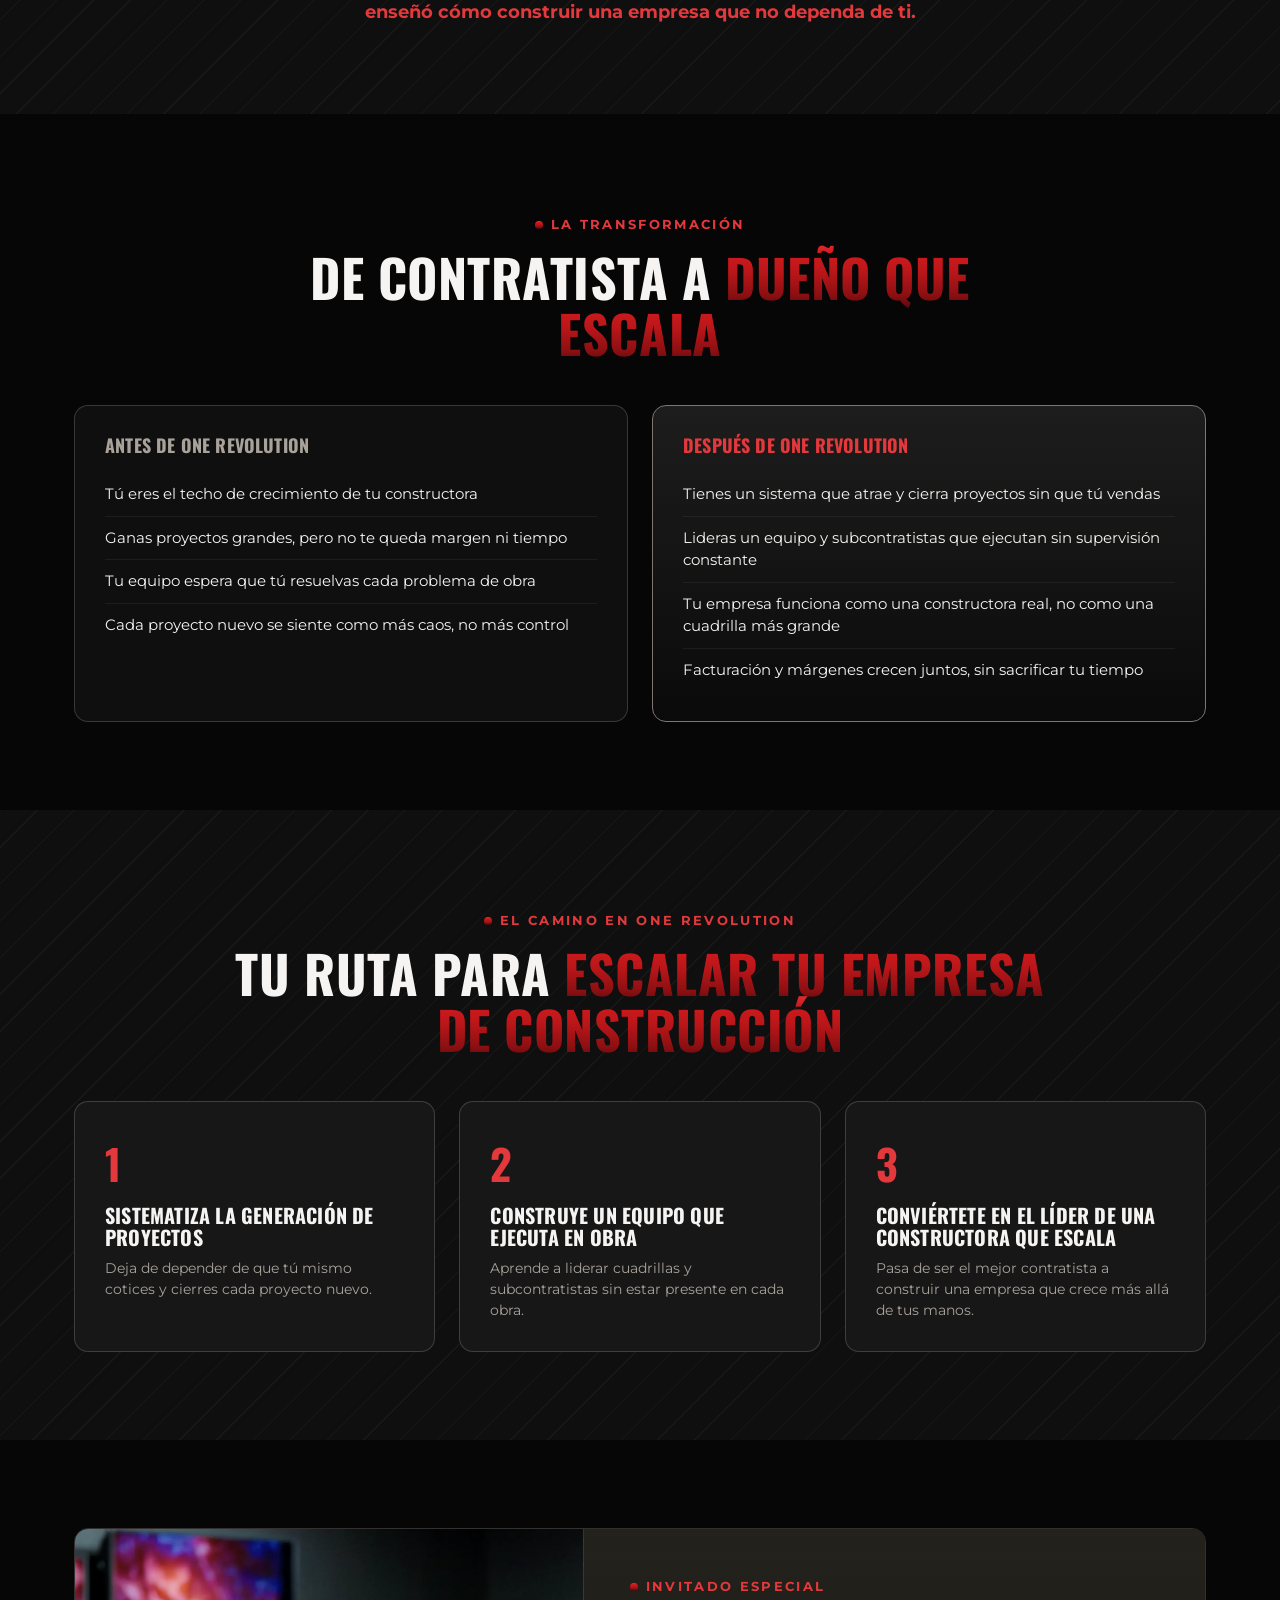
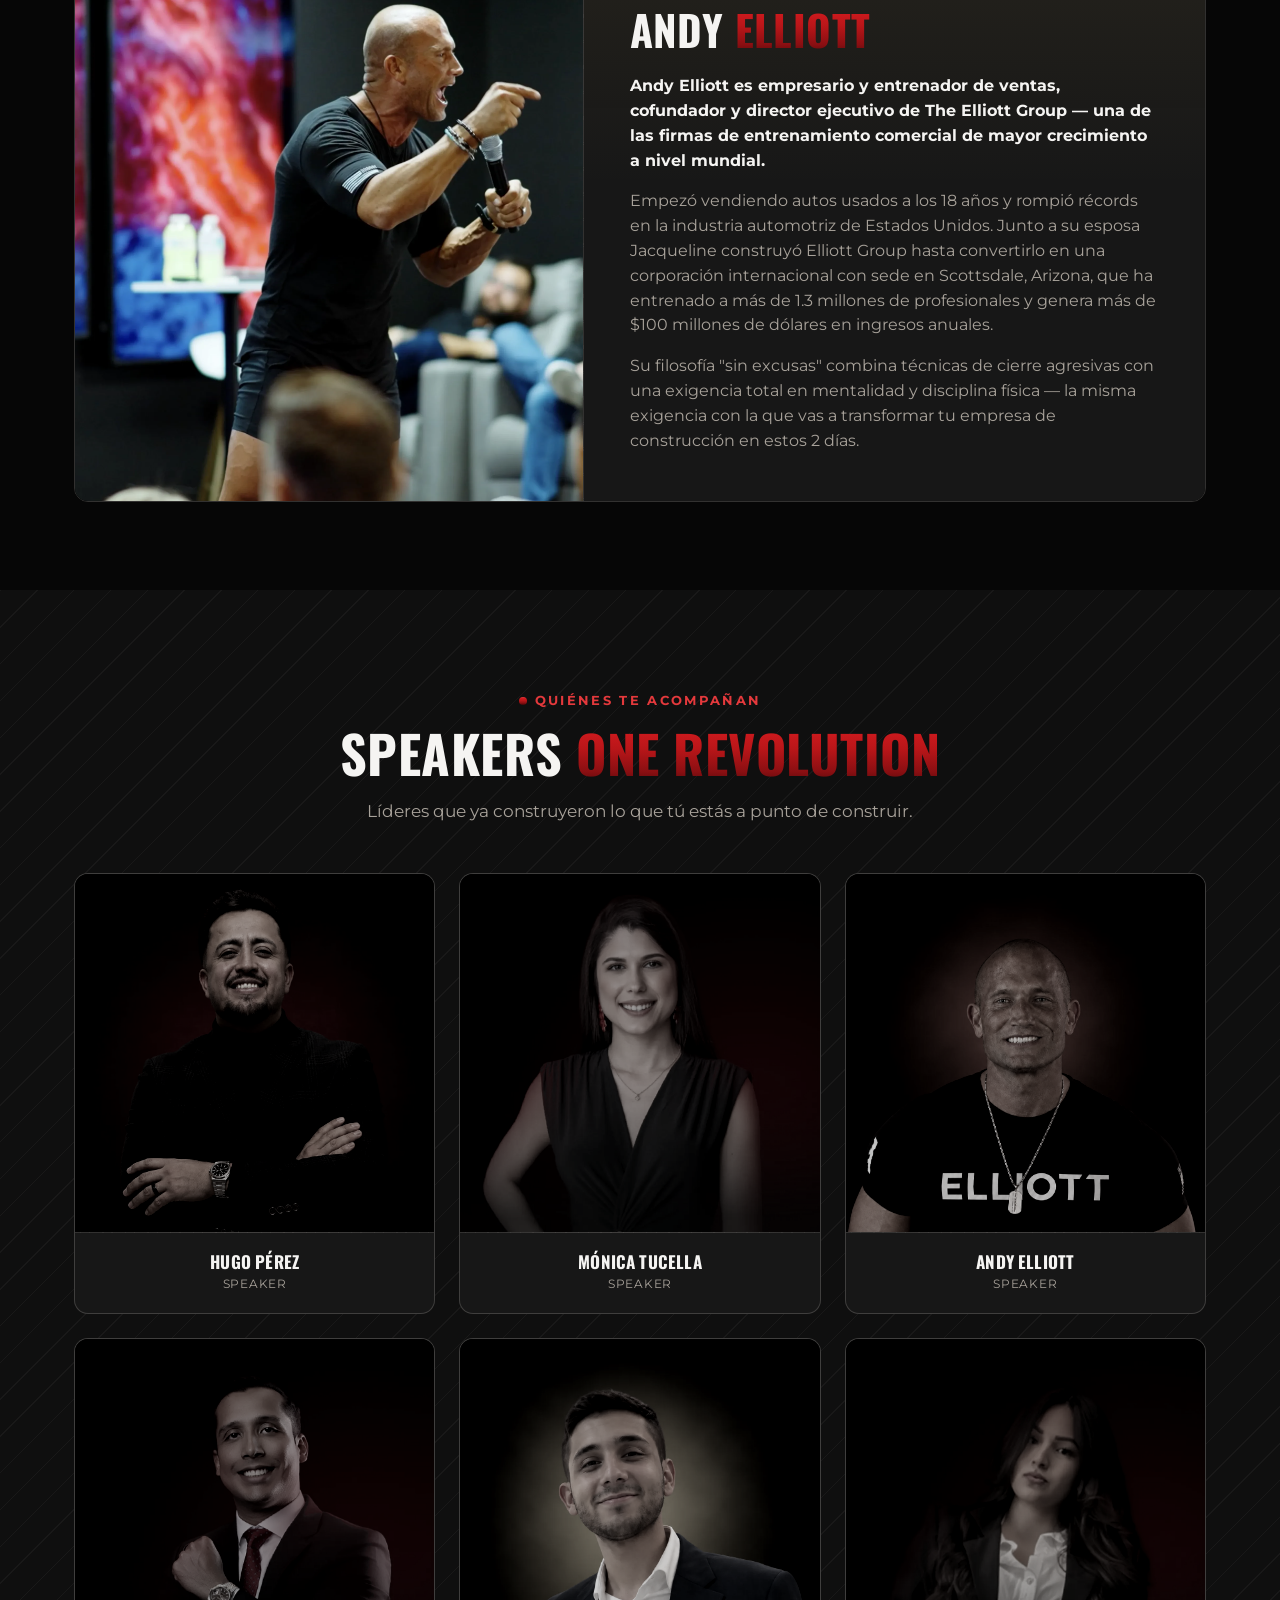
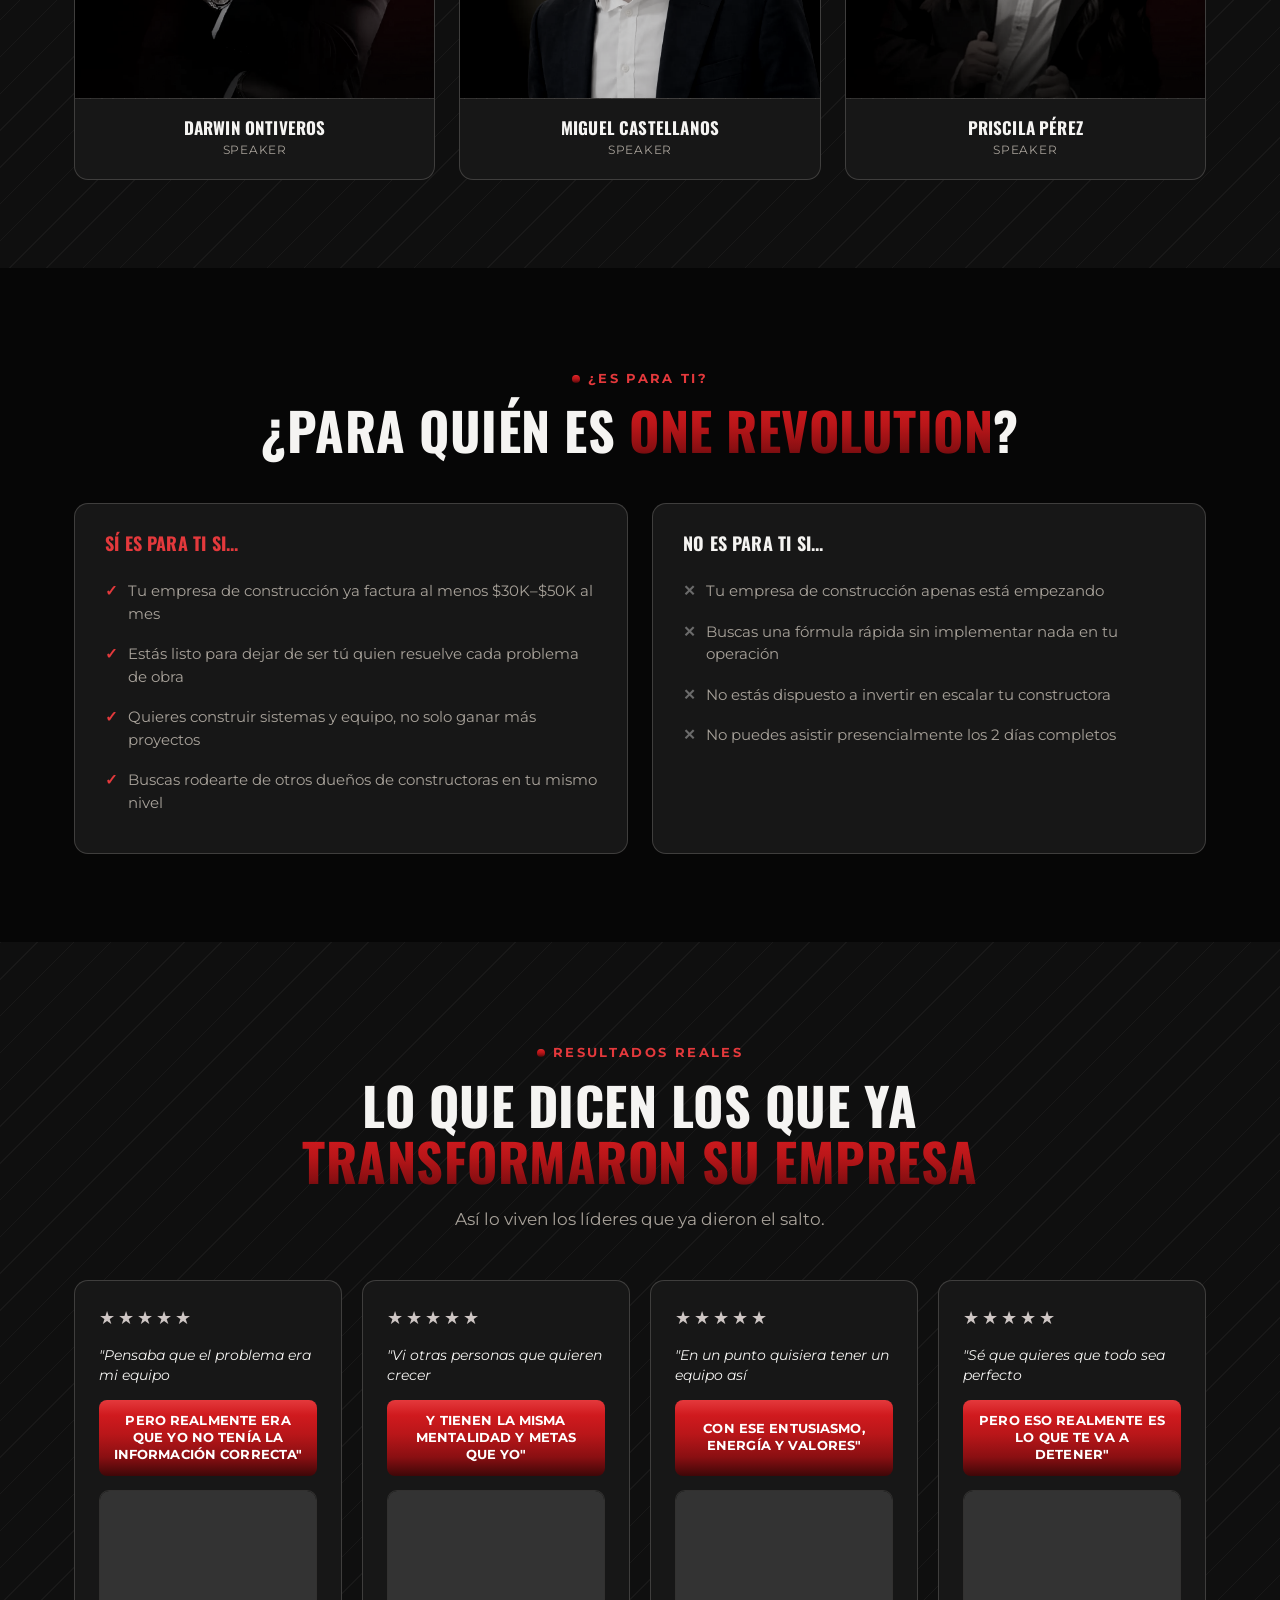
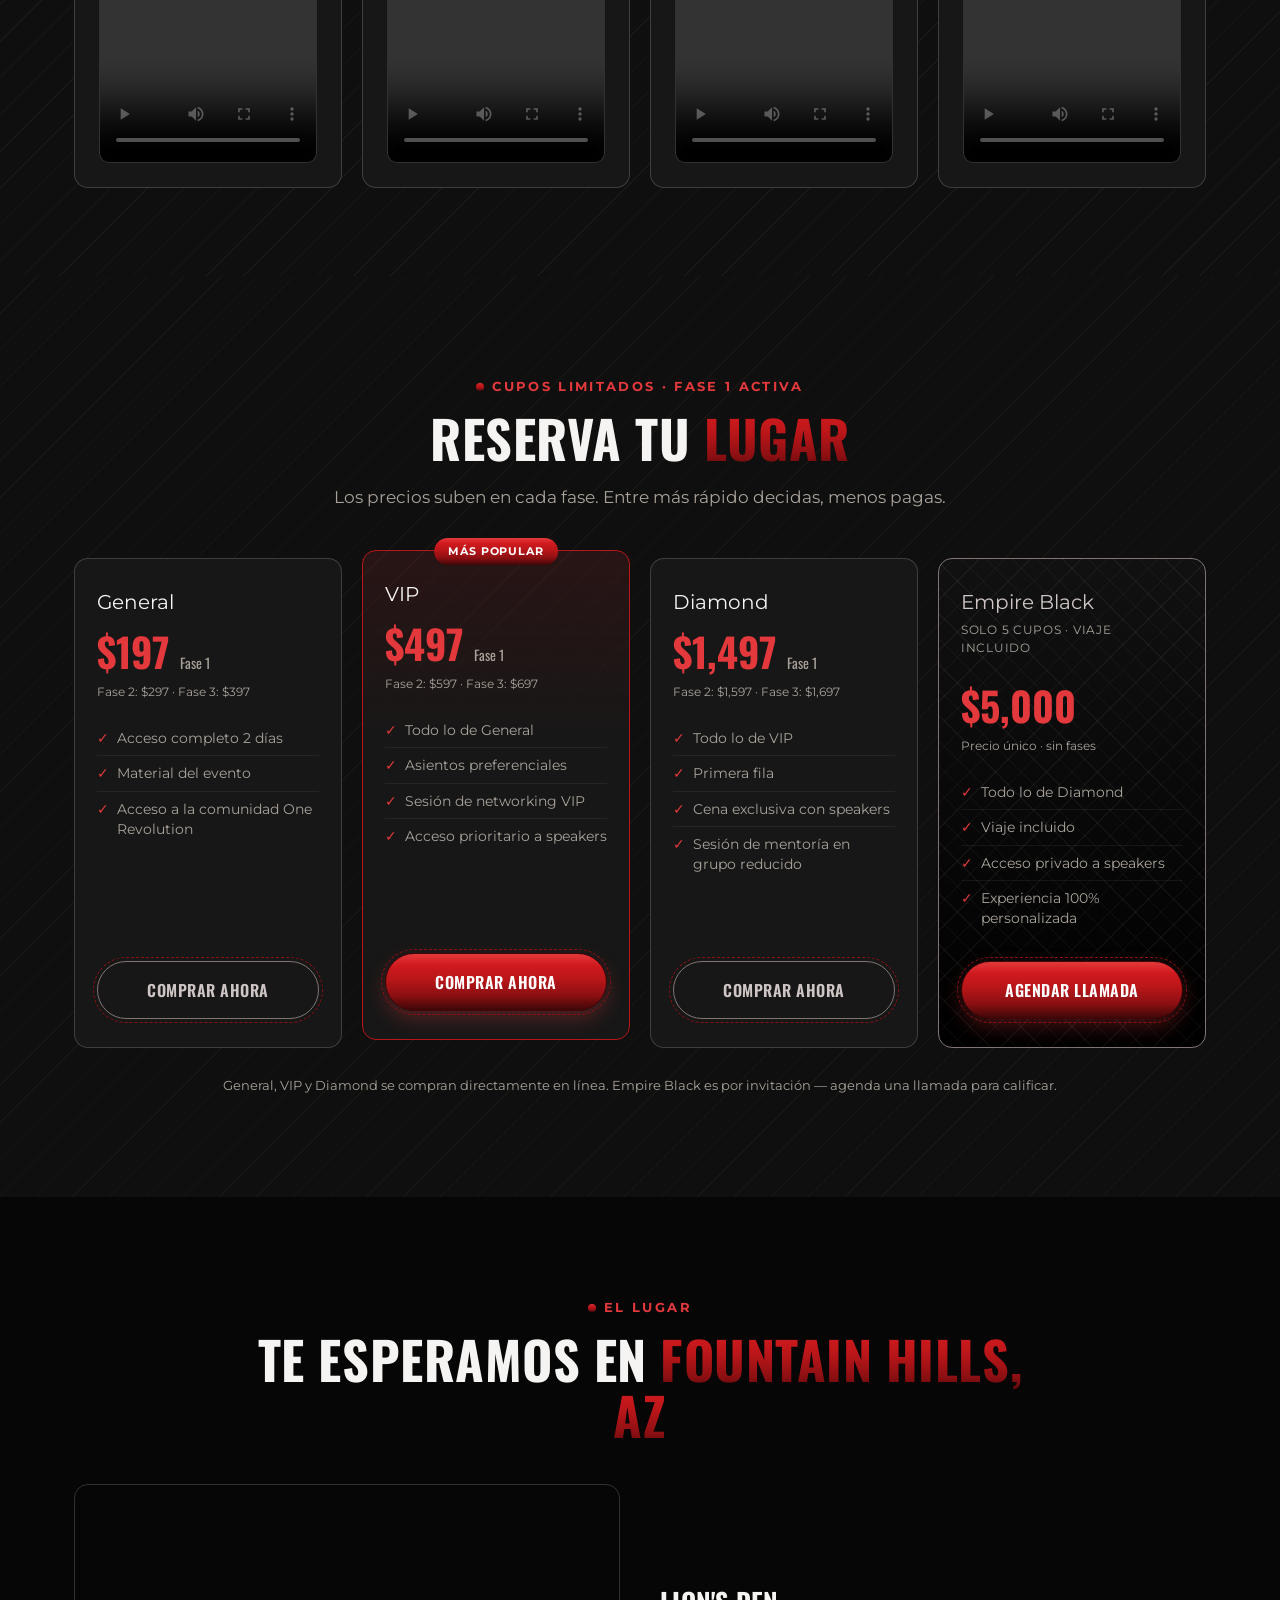
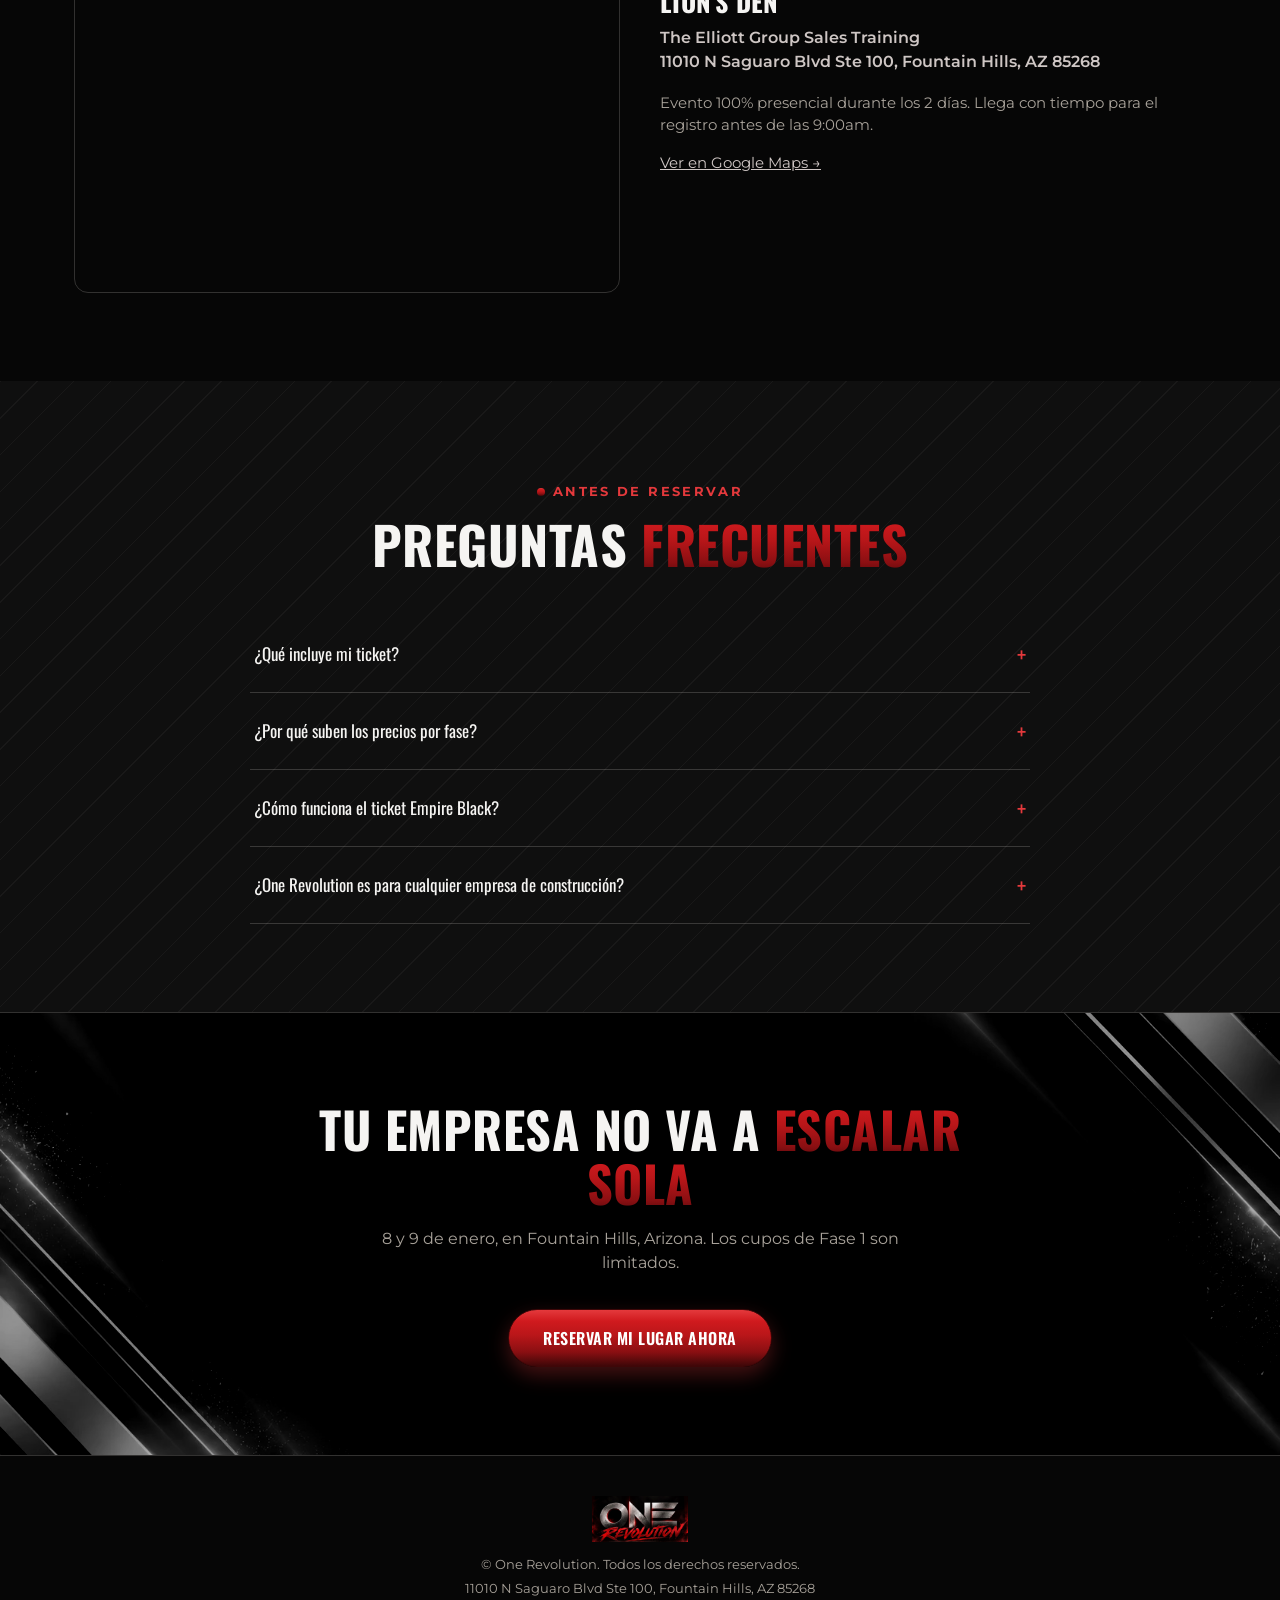
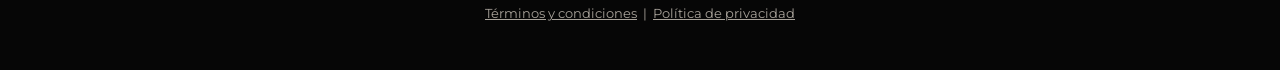
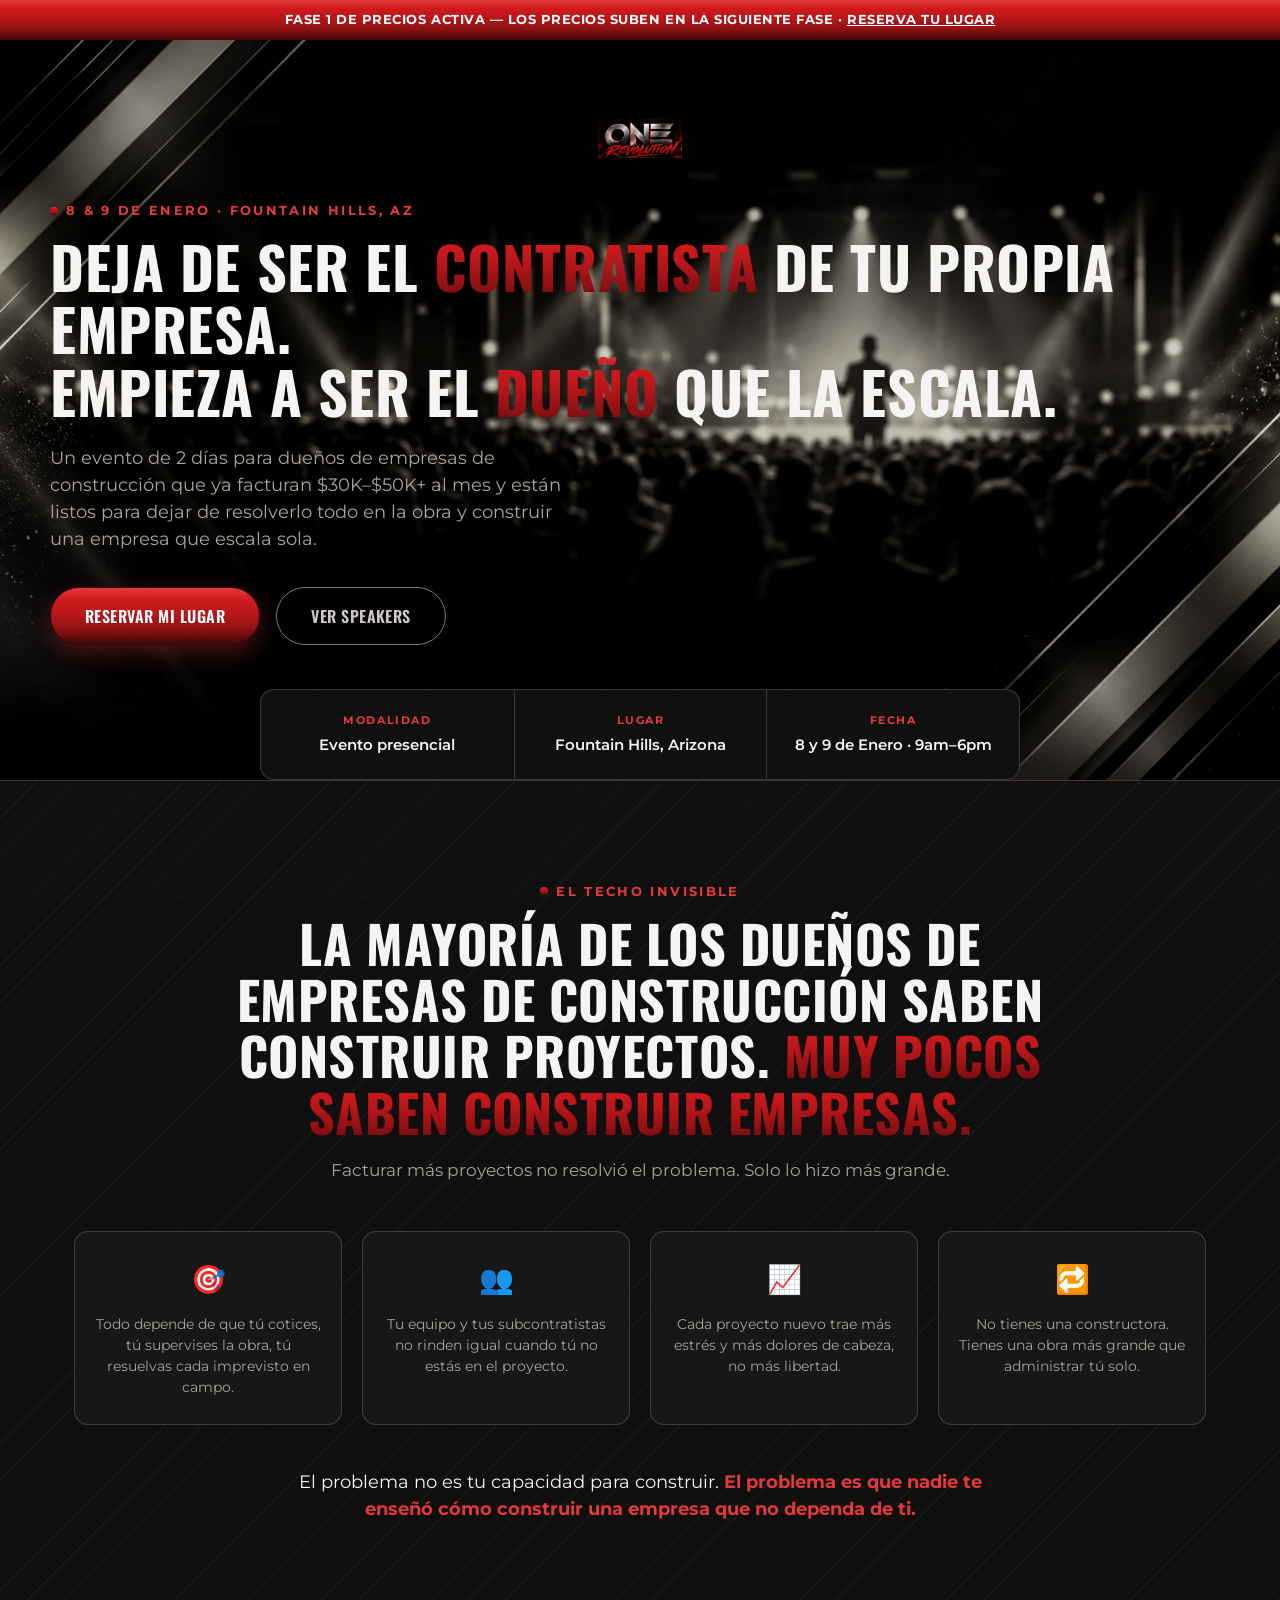
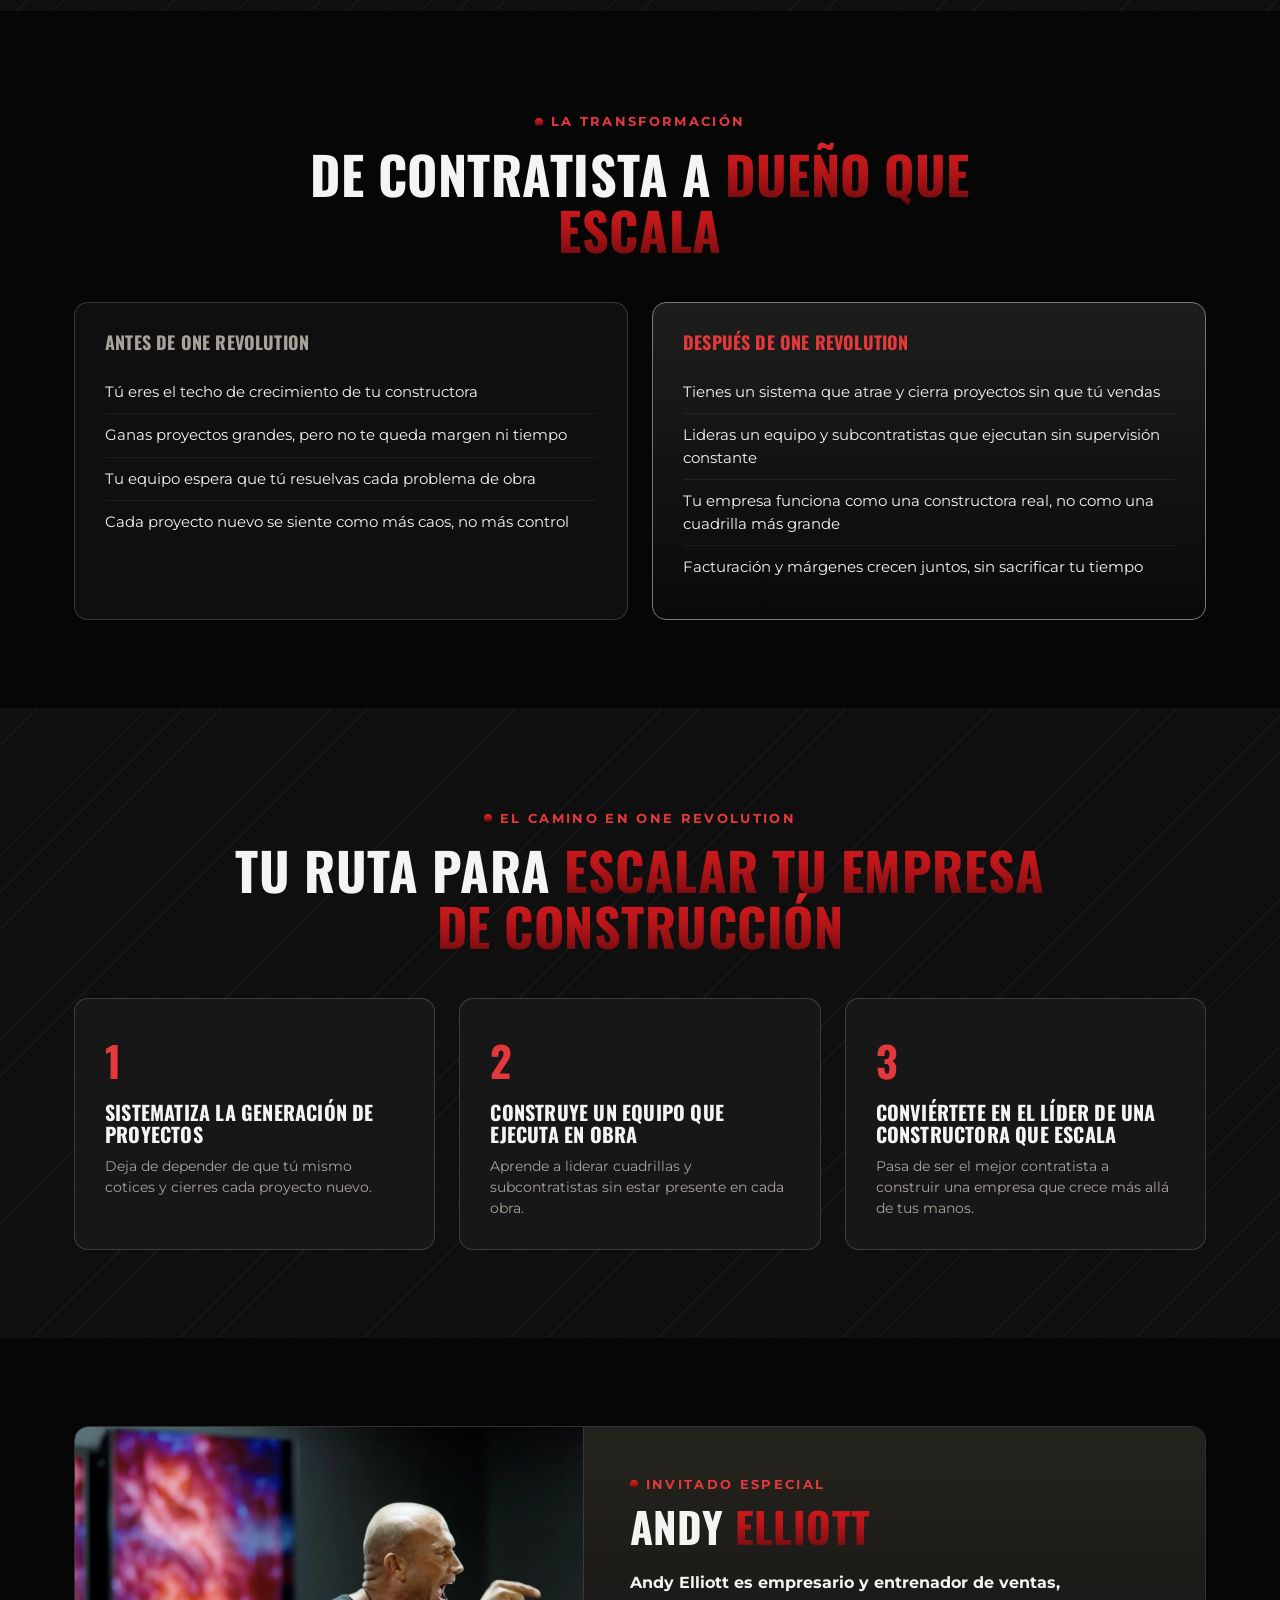
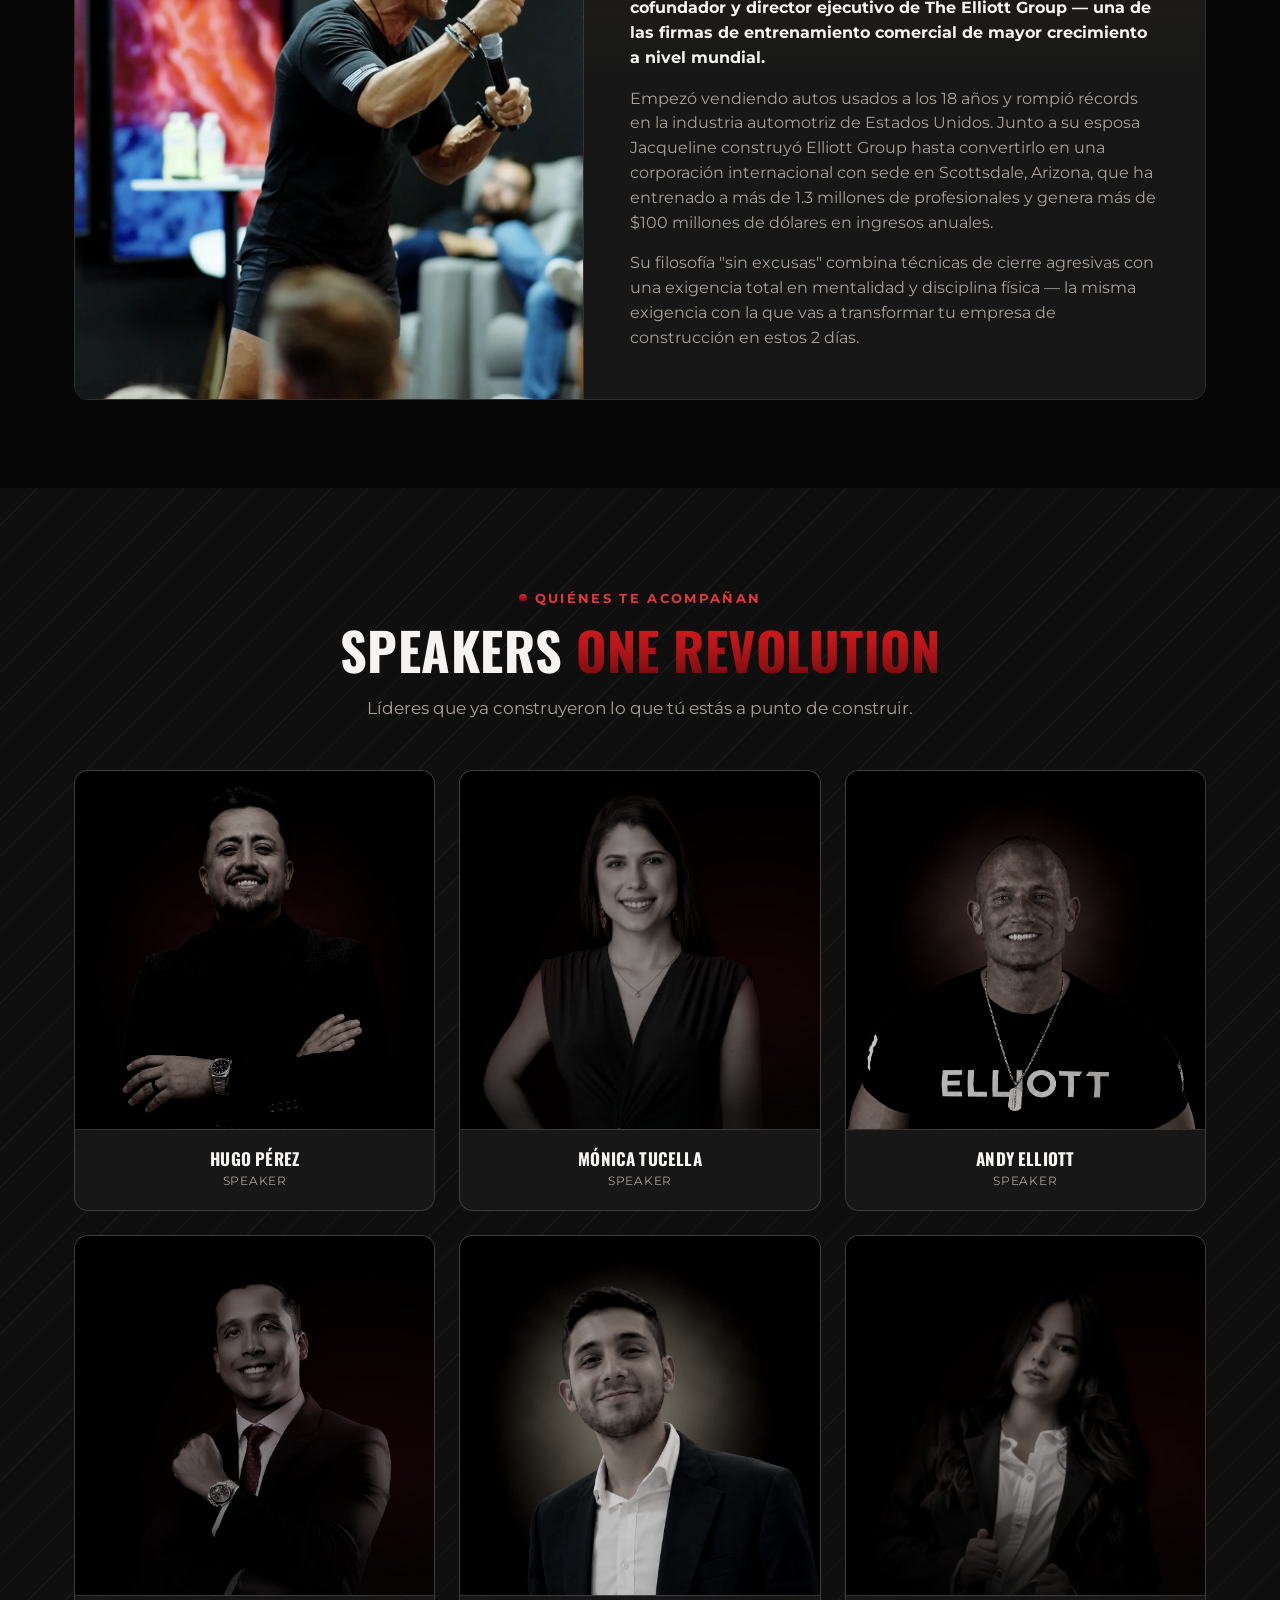
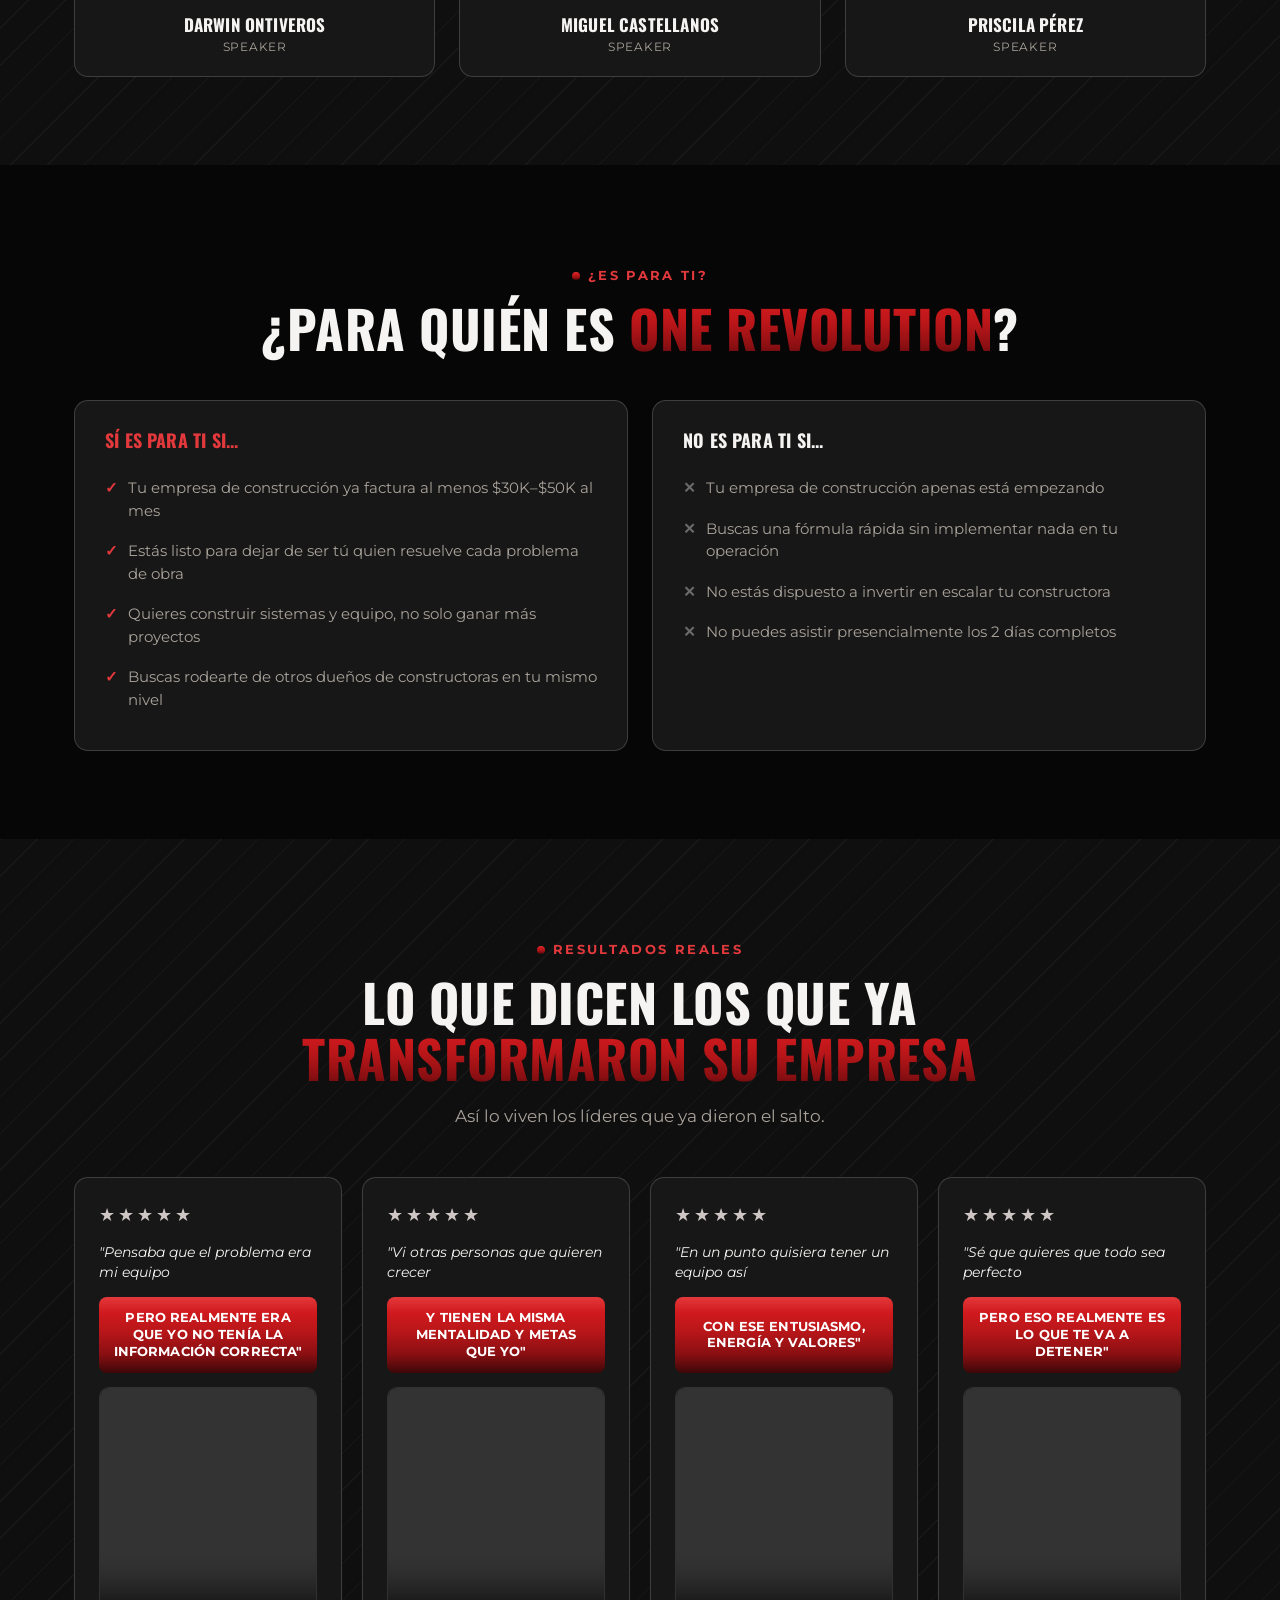
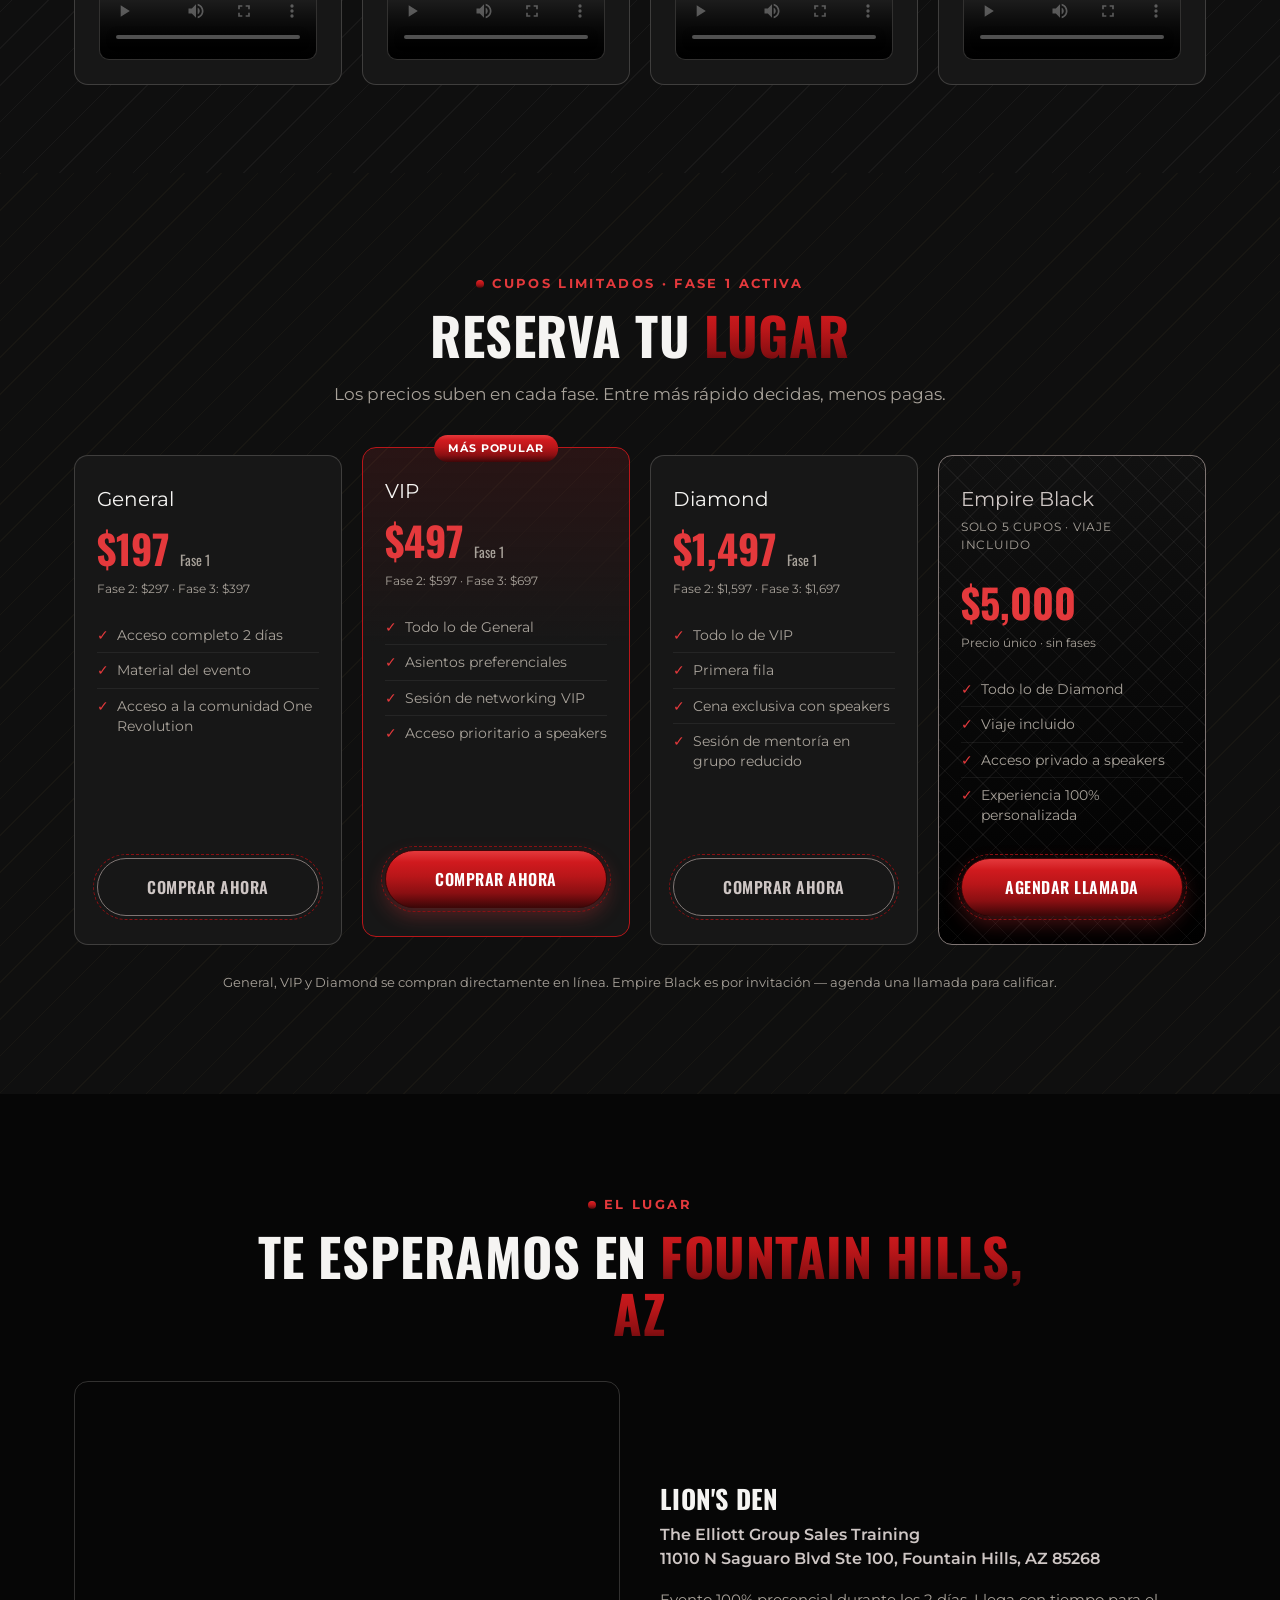
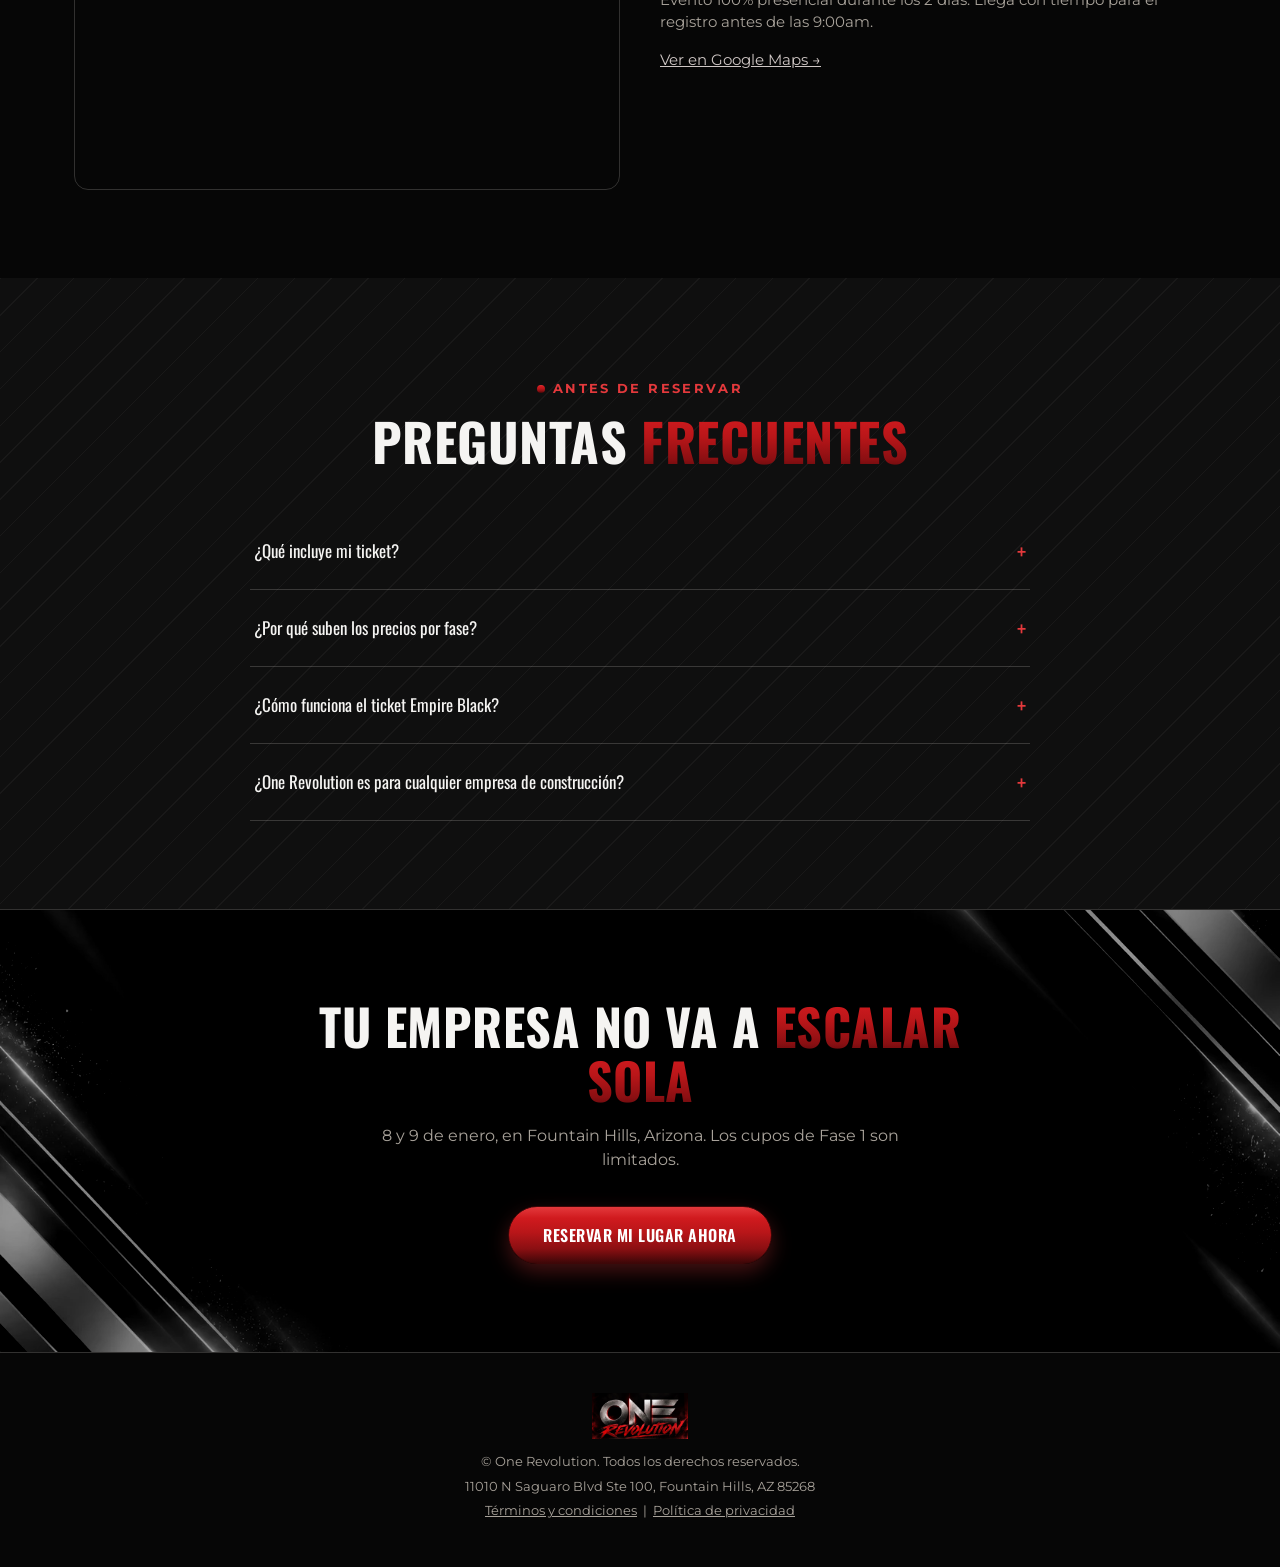
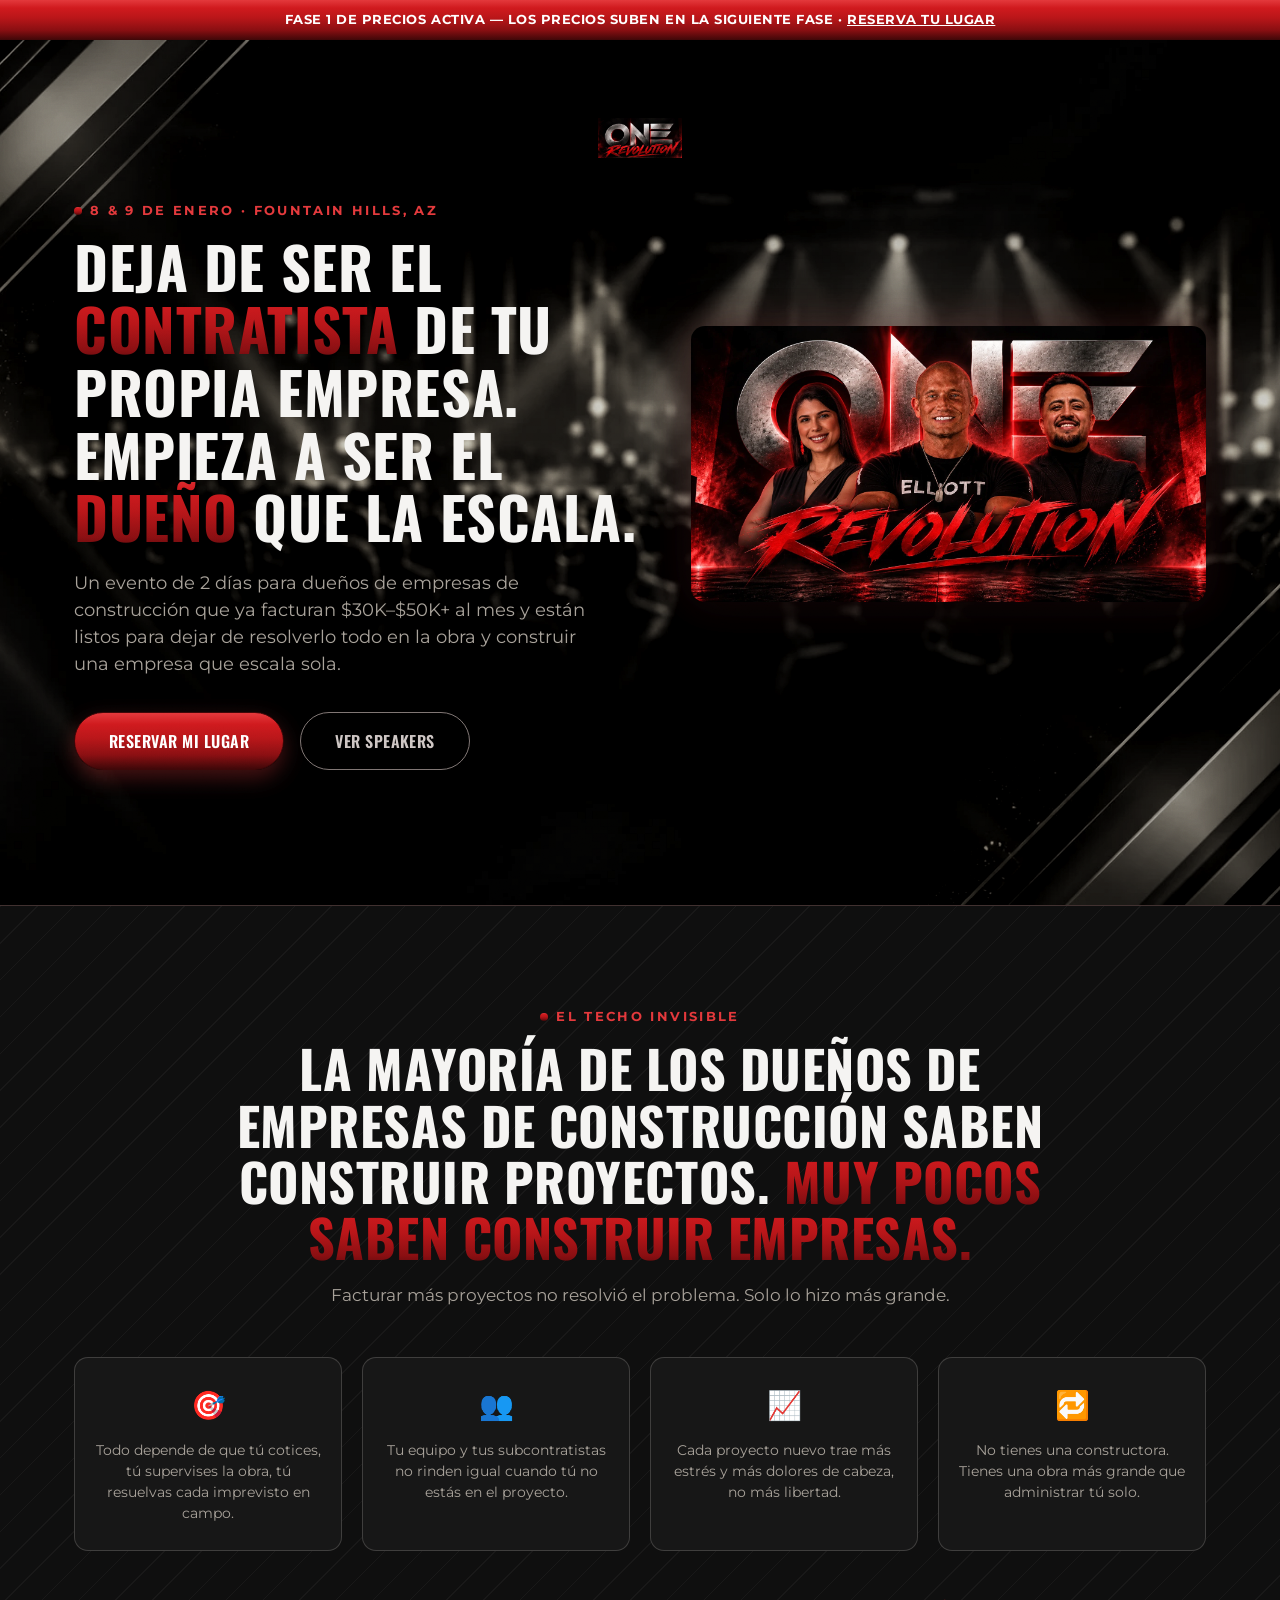
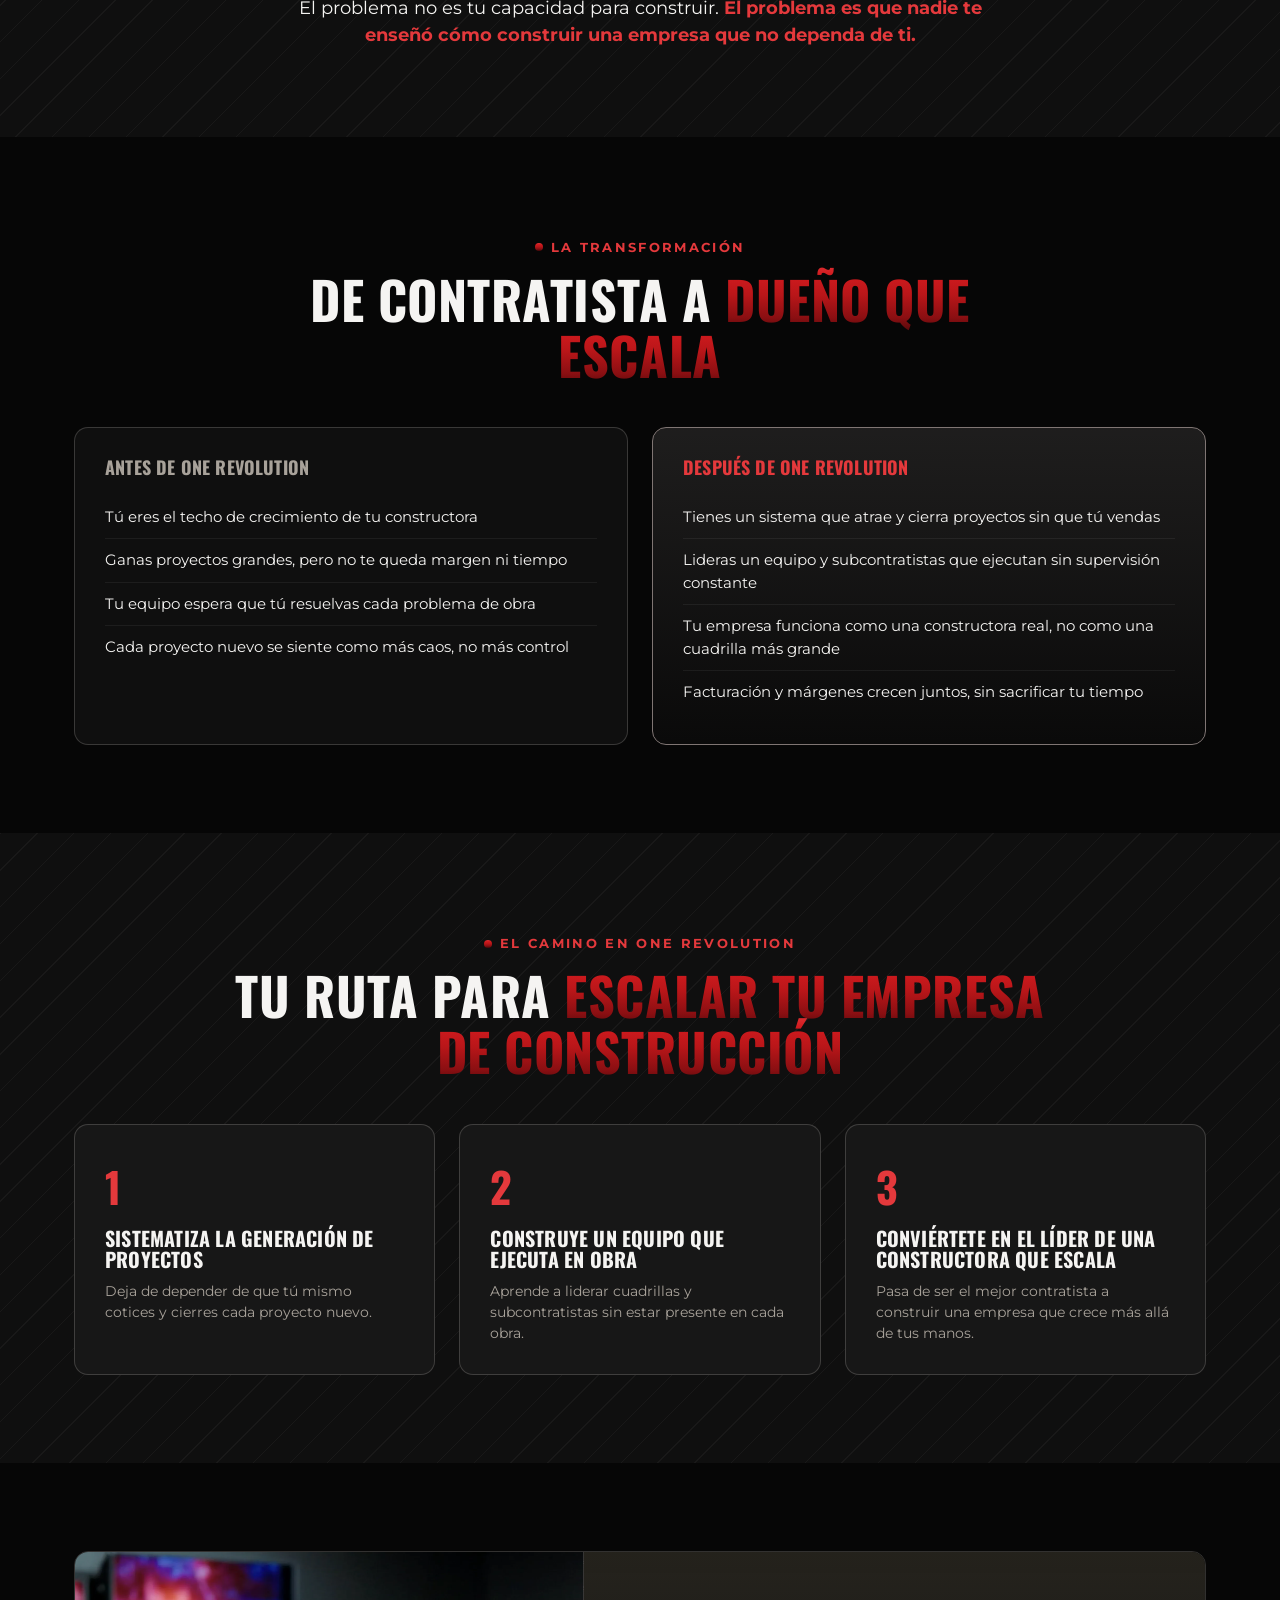
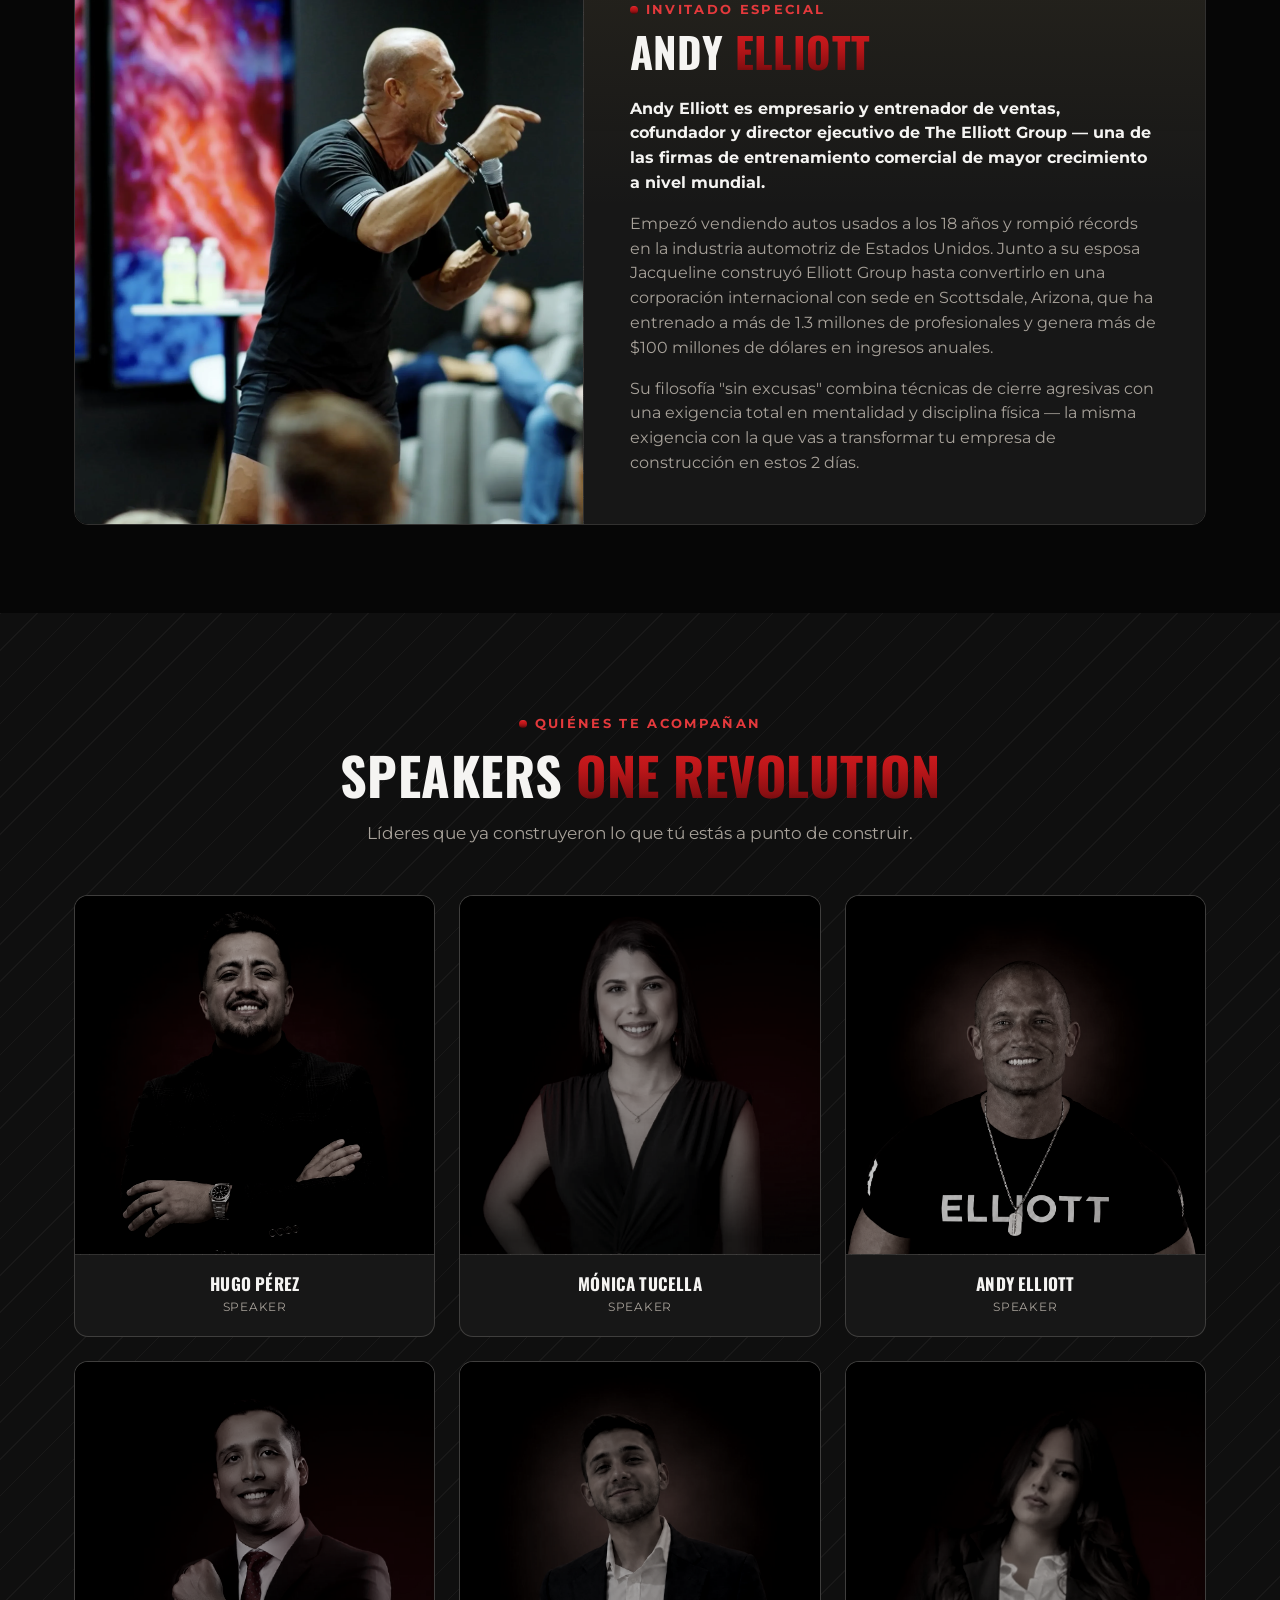
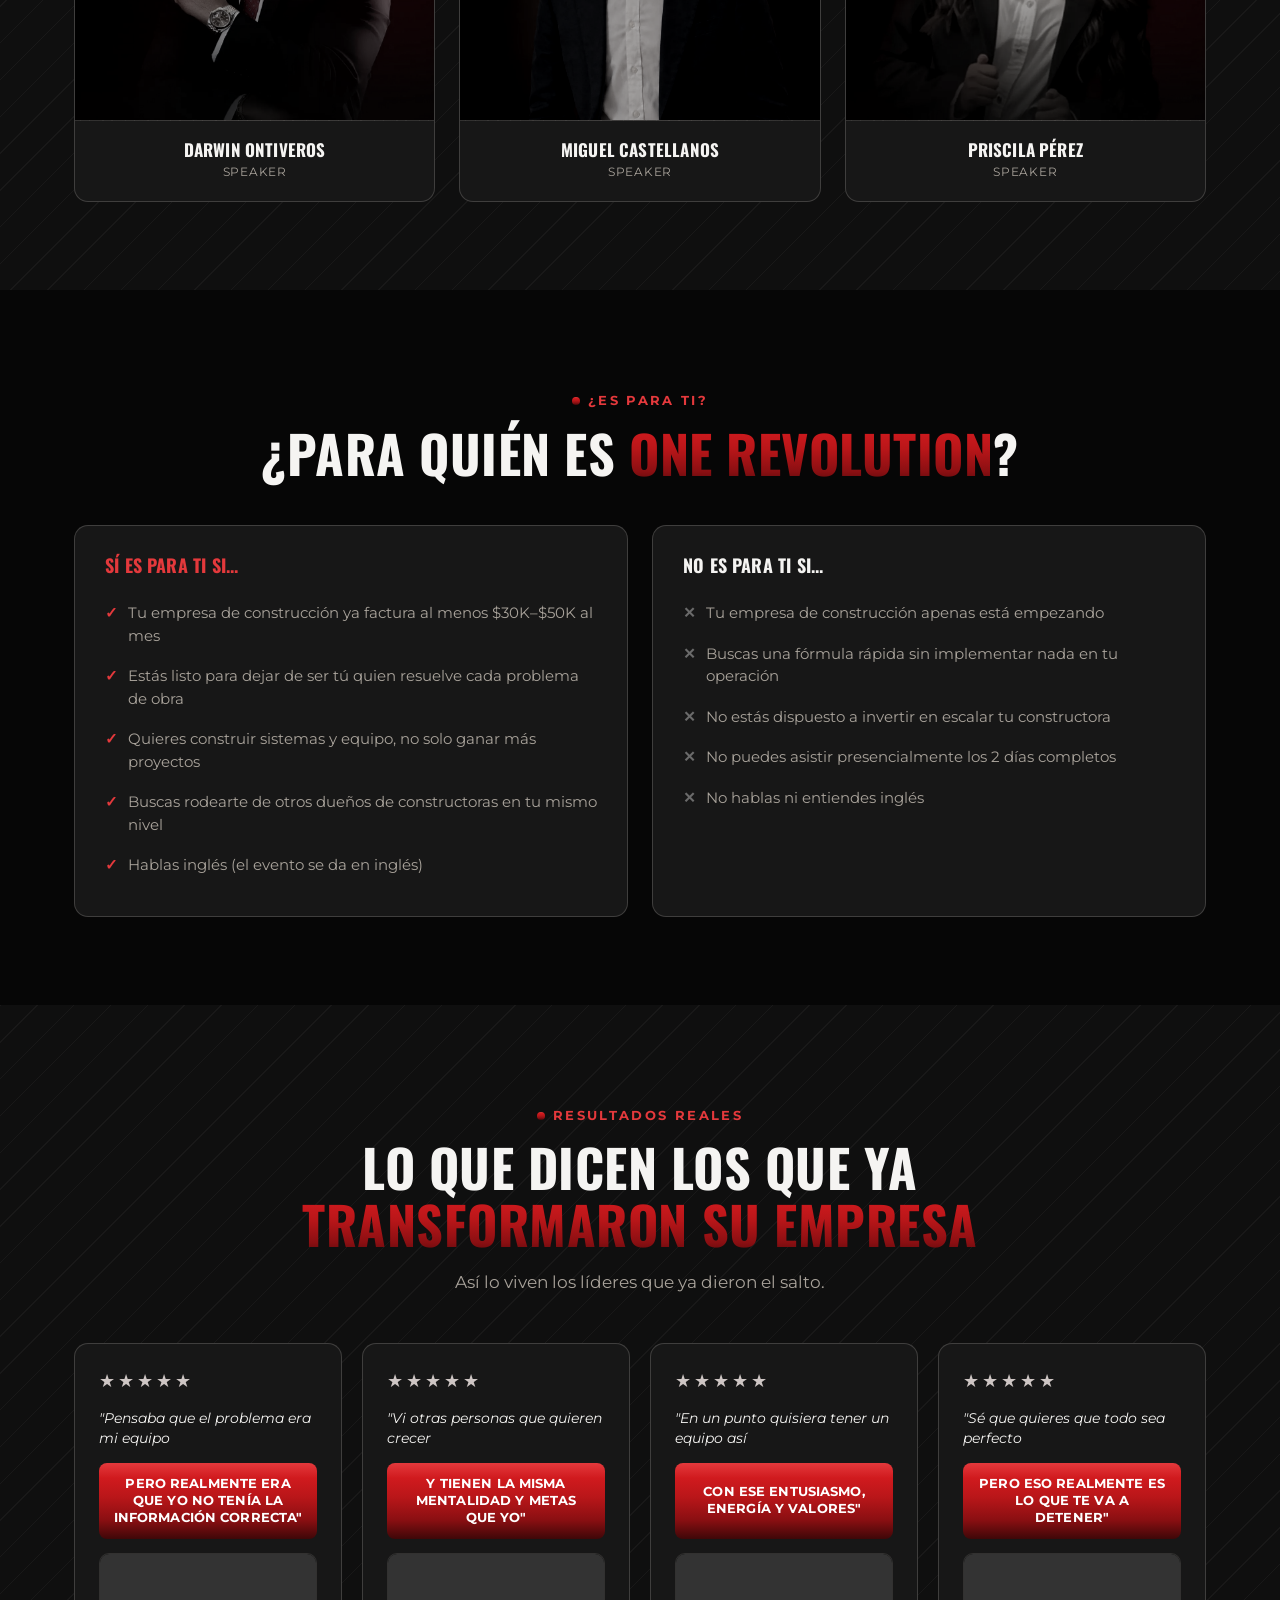
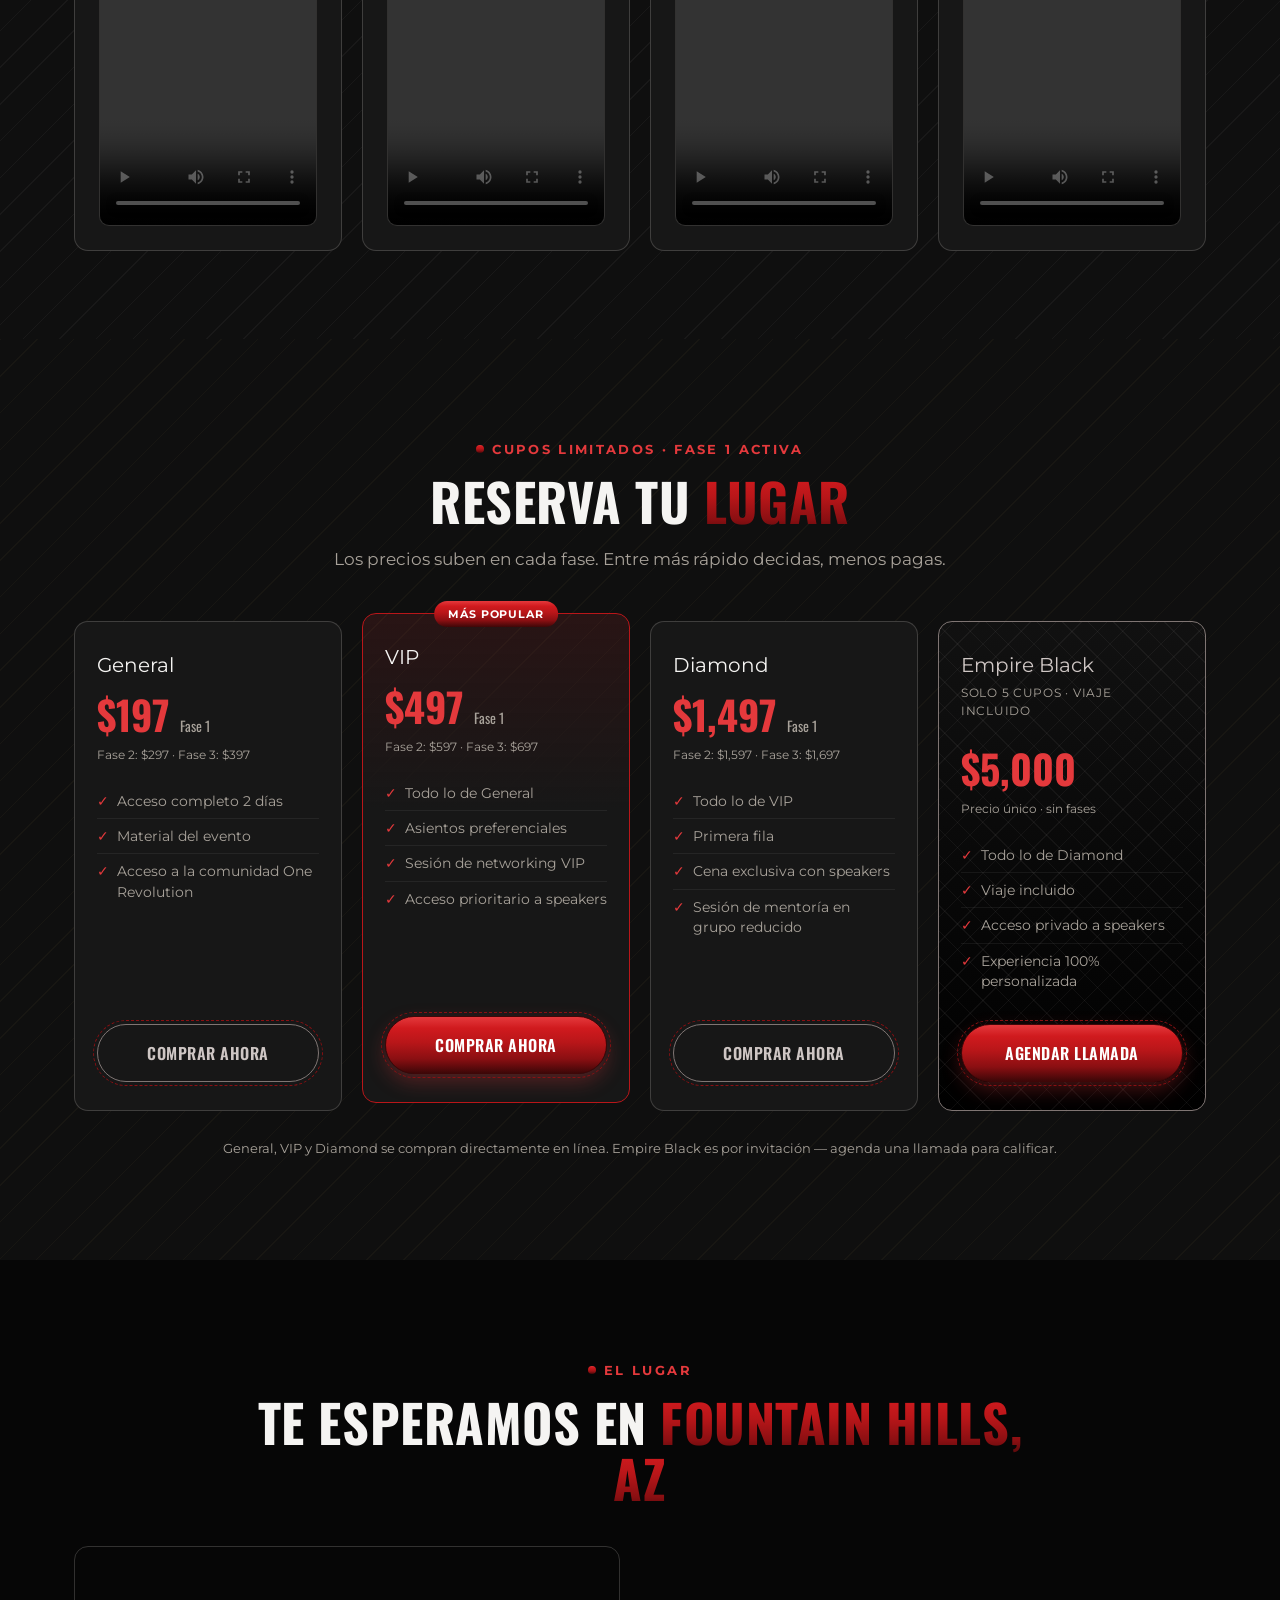
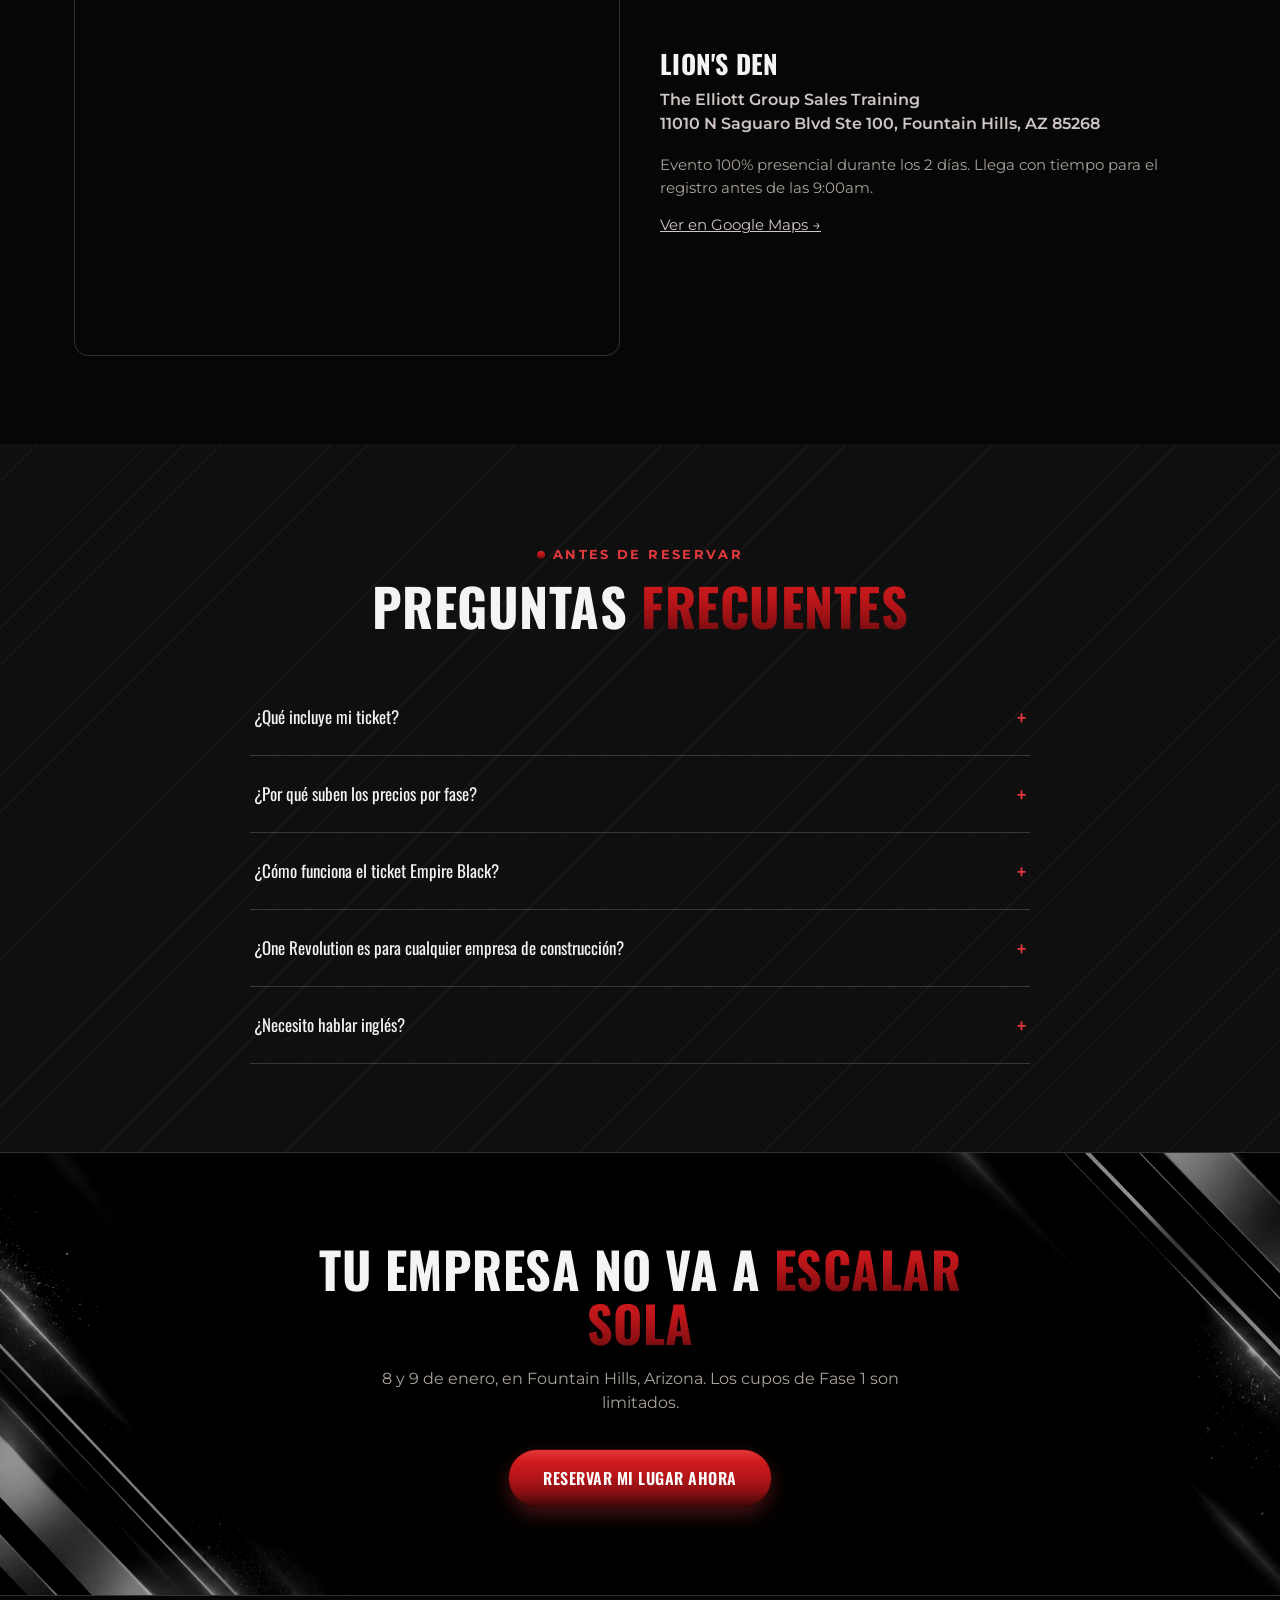
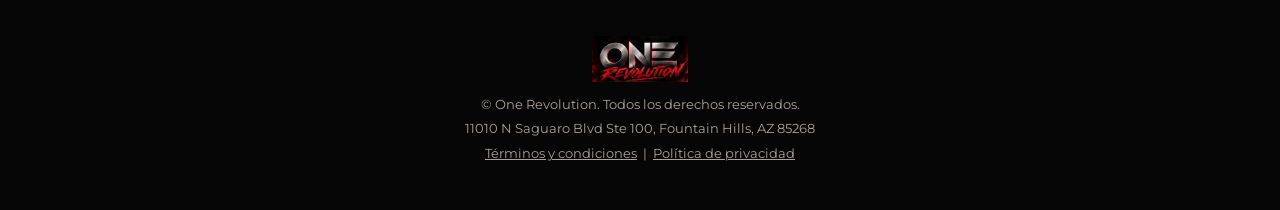
